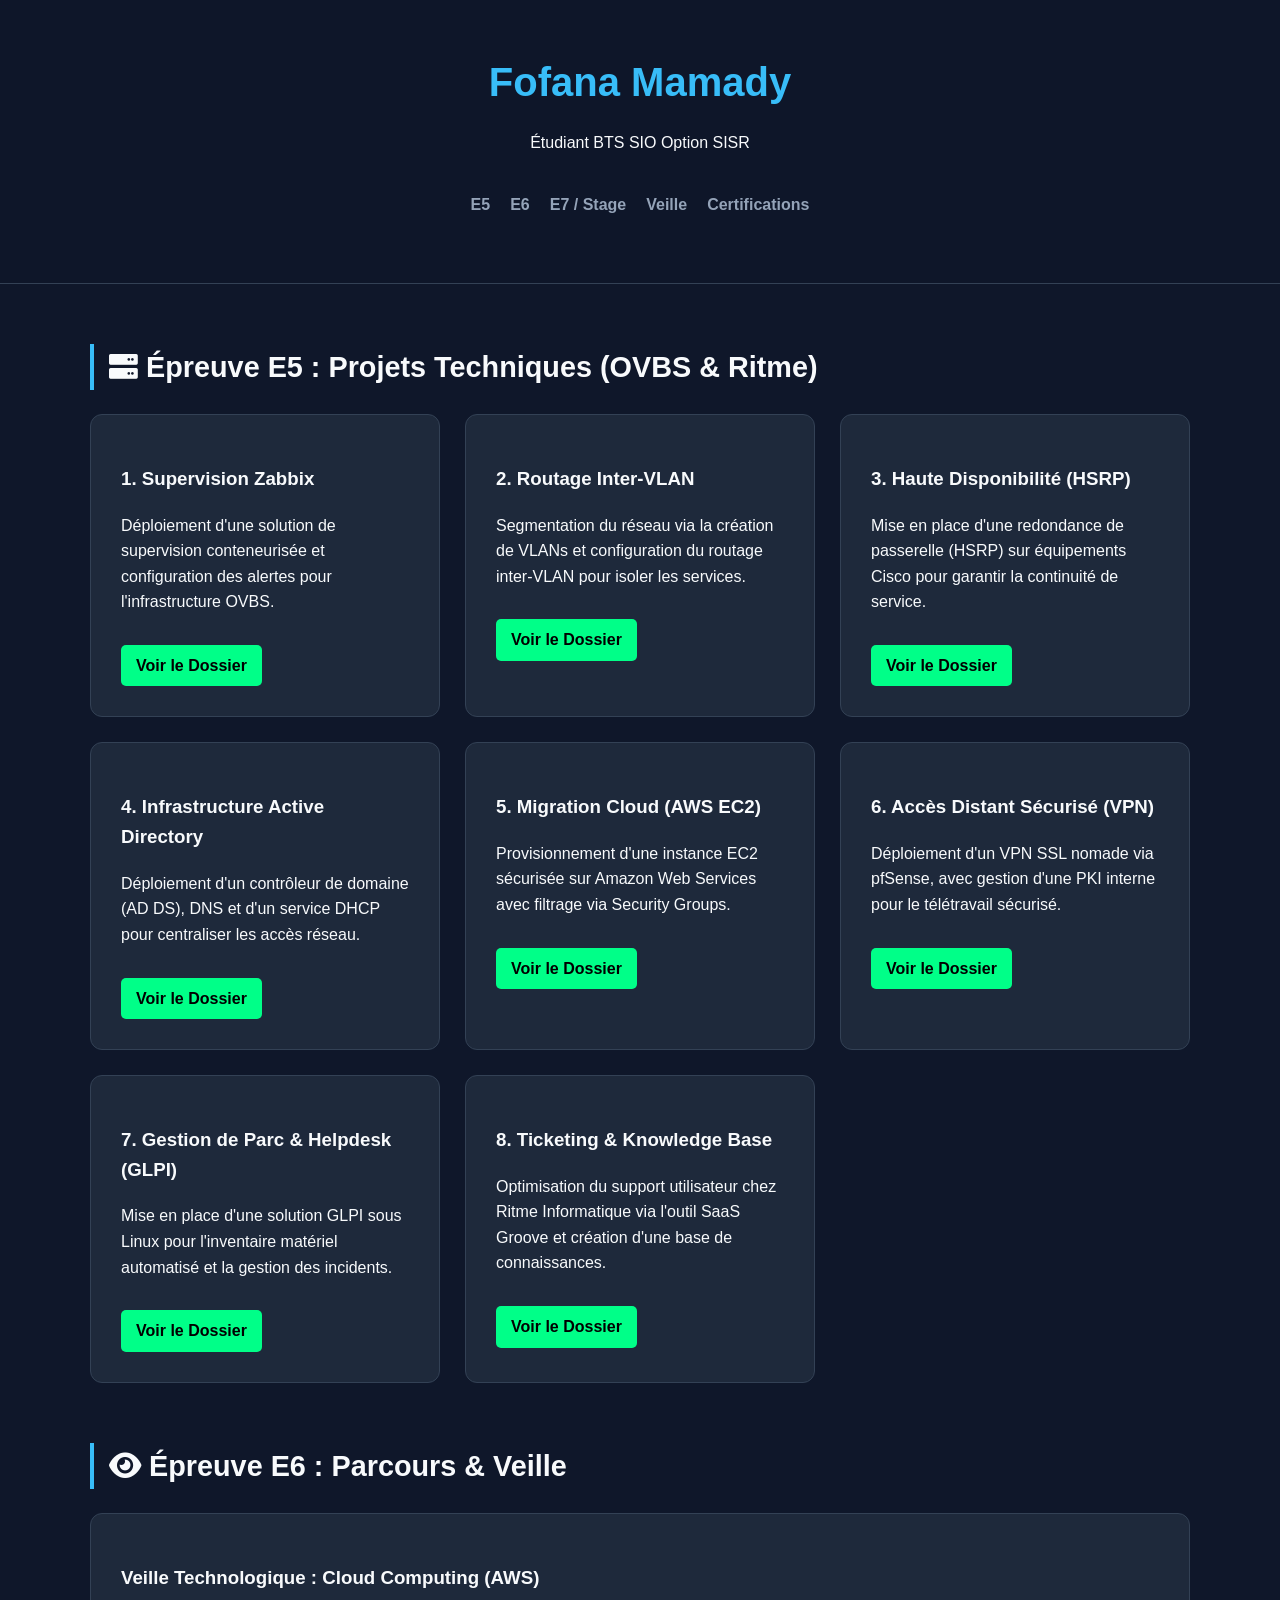
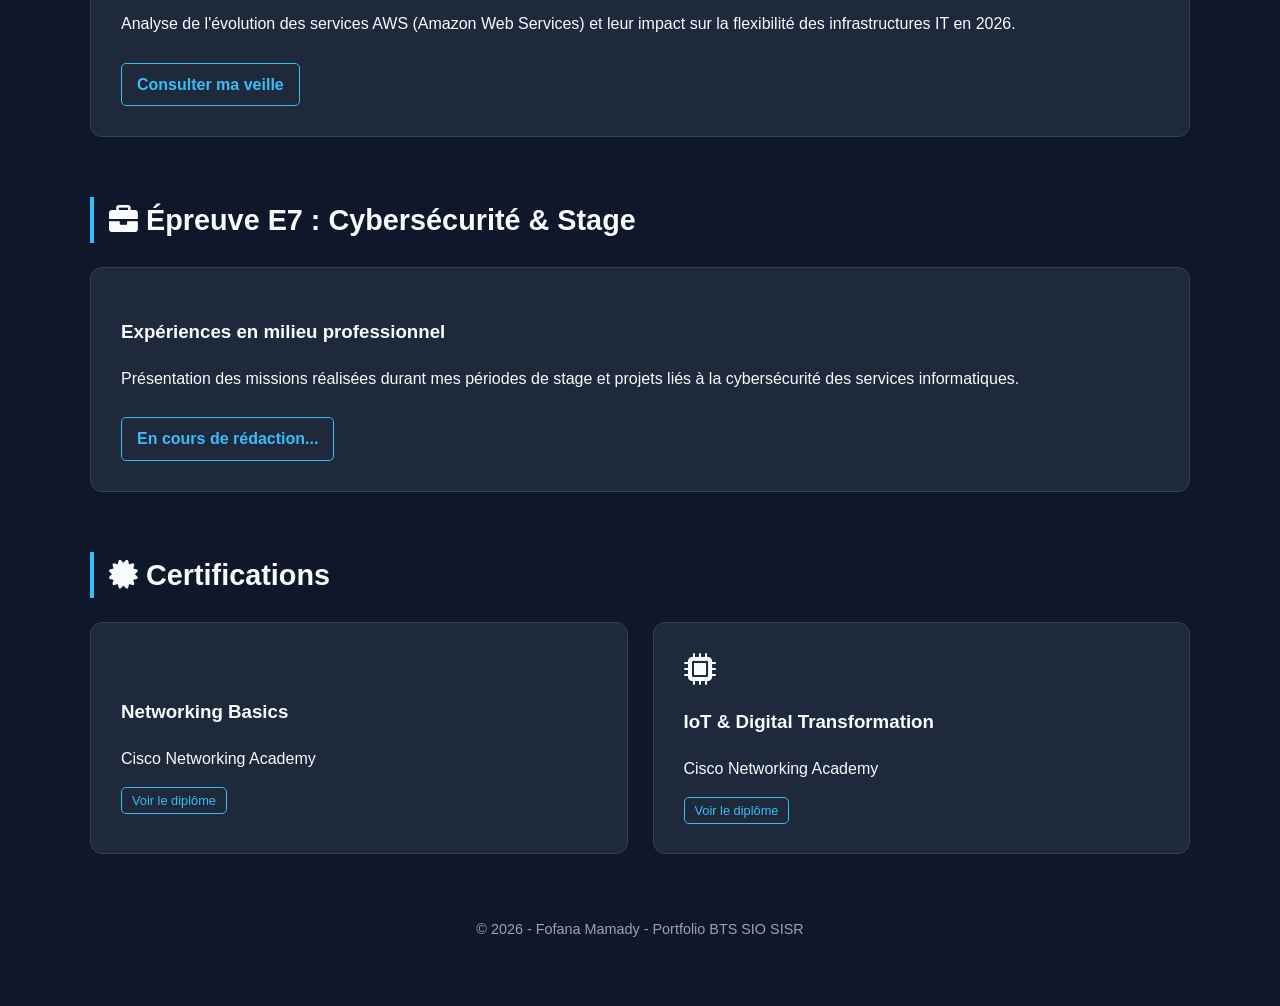
==== index.html @ 3c2f722e "Update index.html" ====
<!DOCTYPE html>
<html lang="fr">
<head>
    <meta charset="UTF-8">
    <meta name="viewport" content="width=device-width, initial-scale=1.0">
    <title>Fofana Mamady | Portfolio BTS SIO SISR</title>
    <link rel="stylesheet" href="style.css">
    <link rel="stylesheet" href="https://cdnjs.cloudflare.com/ajax/libs/font-awesome/6.0.0/css/all.min.css">
</head>
<body>

    <header>
        <div class="container">
            <h1>Fofana Mamady</h1>
            <p class="subtitle">Étudiant BTS SIO Option SISR</p>
            <nav>
                <ul>
                    <li><a href="#e5">E5</a></li>
                    <li><a href="#e6">E6</a></li>
                    <li><a href="#e7">E7 / Stage</a></li>
                    <li><a href="#veille">Veille</a></li>
                    <li><a href="#certs">Certifications</a></li>
                </ul>
            </nav>
        </div>
    </header>

    <main class="container">

        <section id="e5">
            <h2 class="section-title"><i class="fas fa-server"></i> Épreuve E5 : Projets Techniques (OVBS & Ritme)</h2>
            <div class="grid">
                
                <div class="card">
                    <h3>1. Supervision Zabbix</h3>
                    <p>Déploiement d'une solution de supervision conteneurisée et configuration des alertes pour l'infrastructure OVBS.</p>
                    <div class="button-group" style="margin-top: 20px;">
                        <a href="documents/Zabbix.pdf" target="_blank" class="btn">Voir le Dossier</a>
                    </div>
                </div>

                <div class="card">
                    <h3>2. Routage Inter-VLAN</h3>
                    <p>Segmentation du réseau via la création de VLANs et configuration du routage inter-VLAN pour isoler les services.</p>
                    <div class="button-group" style="margin-top: 20px;">
                        <a href="documents/Routage%20Inter-Vlan%20.pdf" target="_blank" class="btn">Voir le Dossier</a>
                    </div>
                </div>

                <div class="card">
                    <h3>3. Haute Disponibilité (HSRP)</h3>
                    <p>Mise en place d'une redondance de passerelle (HSRP) sur équipements Cisco pour garantir la continuité de service.</p>
                    <div class="button-group" style="margin-top: 20px;">
                        <a href="documents/HSRP-2.pdf" target="_blank" class="btn">Voir le Dossier</a>
                    </div>
                </div>

                <div class="card">
                    <h3>4. Infrastructure Active Directory</h3>
                    <p>Déploiement d'un contrôleur de domaine (AD DS), DNS et d'un service DHCP pour centraliser les accès réseau.</p>
                    <div class="button-group" style="margin-top: 20px;">
                        <a href="documents/Active%20Directory.pdf" target="_blank" class="btn">Voir le Dossier</a>
                    </div>
                </div>

                <div class="card">
                    <h3>5. Migration Cloud (AWS EC2)</h3>
                    <p>Provisionnement d'une instance EC2 sécurisée sur Amazon Web Services avec filtrage via Security Groups.</p>
                    <div class="button-group" style="margin-top: 20px;">
                        <a href="documents/AWS.pdf" target="_blank" class="btn">Voir le Dossier</a>
                    </div>
                </div>

                <div class="card">
                    <h3>6. Accès Distant Sécurisé (VPN)</h3>
                    <p>Déploiement d'un VPN SSL nomade via pfSense, avec gestion d'une PKI interne pour le télétravail sécurisé.</p>
                    <div class="button-group" style="margin-top: 20px;">
                        <a href="documents/OpenVpn.pdf" target="_blank" class="btn">Voir le Dossier</a>
                    </div>
                </div>

                <div class="card">
                    <h3>7. Gestion de Parc & Helpdesk (GLPI)</h3>
                    <p>Mise en place d'une solution GLPI sous Linux pour l'inventaire matériel automatisé et la gestion des incidents.</p>
                    <div class="button-group" style="margin-top: 20px;">
                        <a href="documents/GLPI.pdf" target="_blank" class="btn">Voir le Dossier</a>
                    </div>
                </div>

                <div class="card">
                    <h3>8. Ticketing & Knowledge Base</h3>
                    <p>Optimisation du support utilisateur chez Ritme Informatique via l'outil SaaS Groove et création d'une base de connaissances.</p>
                    <div class="button-group" style="margin-top: 20px;">
                        <a href="documents/Support.pdf" target="_blank" class="btn">Voir le Dossier</a>
                    </div>
                </div>

            </div>
        </section>

        <section id="e6">
            <h2 class="section-title"><i class="fas fa-eye"></i> Épreuve E6 : Parcours & Veille</h2>
            <div class="card full-width" id="veille">
                <h3>Veille Technologique : Cloud Computing (AWS)</h3>
                <p>Analyse de l'évolution des services AWS (Amazon Web Services) et leur impact sur la flexibilité des infrastructures IT en 2026.</p>
                <a href="documents/veille-aws.pdf" target="_blank" class="btn outline">Consulter ma veille</a>
            </div>
        </section>

        <section id="e7">
            <h2 class="section-title"><i class="fas fa-briefcase"></i> Épreuve E7 : Cybersécurité & Stage</h2>
            <div class="card full-width">
                <h3>Expériences en milieu professionnel</h3>
                <p>Présentation des missions réalisées durant mes périodes de stage et projets liés à la cybersécurité des services informatiques.</p>
                <a href="#" class="btn outline">En cours de rédaction...</a>
            </div>
        </section>

        <section id="certs">
            <h2 class="section-title"><i class="fas fa-certificate"></i> Certifications</h2>
            <div class="grid">
                <div class="card cert">
                    <i class="fab fa-cisco fa-2x"></i>
                    <h3>Networking Basics</h3>
                    <p>Cisco Networking Academy</p>
                    <a href="documents/certif-cisco.pdf" target="_blank" class="btn-small">Voir le diplôme</a>
                </div>
                <div class="card cert">
                    <i class="fas fa-microchip fa-2x"></i>
                    <h3>IoT & Digital Transformation</h3>
                    <p>Cisco Networking Academy</p>
                    <a href="documents/certif-iot.pdf" target="_blank" class="btn-small">Voir le diplôme</a>
                </div>
            </div>
        </section>

    </main>

    <footer>
        <p>&copy; 2026 - Fofana Mamady - Portfolio BTS SIO SISR</p>
    </footer>

</body>
</html>
---- style.css ----
:root {
    --bg-dark: #0f172a;
    --card-bg: #1e293b;
    --accent: #38bdf8;
    --text-main: #f8fafc;
    --text-dim: #94a3b8;
}

body { font-family: 'Inter', sans-serif; background: var(--bg-dark); color: var(--text-main); margin: 0; line-height: 1.6; scroll-behavior: smooth; }
.container { max-width: 1100px; margin: 0 auto; padding: 0 20px; }

header { background: rgba(15, 23, 42, 0.9); padding: 50px 0; border-bottom: 1px solid #334155; text-align: center; position: sticky; top: 0; z-index: 100; backdrop-filter: blur(10px); }
h1 { font-size: 2.5rem; margin: 0; color: var(--accent); }
nav ul { list-style: none; padding: 20px 0 0; display: flex; justify-content: center; gap: 20px; }
nav a { text-decoration: none; color: var(--text-dim); font-weight: 600; transition: 0.3s; }
nav a:hover { color: var(--accent); }

.section-title { margin-top: 60px; font-size: 1.8rem; border-left: 4px solid var(--accent); padding-left: 15px; }

.grid { display: grid; grid-template-columns: repeat(auto-fit, minmax(300px, 1fr)); gap: 25px; margin-top: 20px; }
.card { background: var(--card-bg); padding: 30px; border-radius: 12px; border: 1px solid #334155; transition: 0.3s; }
.card:hover { transform: translateY(-5px); border-color: var(--accent); }
.full-width { grid-column: 1 / -1; }

.btn { display: inline-block; background: var(--accent); color: #0f172a; padding: 12px 24px; border-radius: 8px; text-decoration: none; font-weight: bold; margin-top: 15px; }
.btn.outline { background: transparent; border: 1px solid var(--accent); color: var(--accent); }
.btn-small { font-size: 0.8rem; color: var(--accent); text-decoration: none; border: 1px solid var(--accent); padding: 5px 10px; border-radius: 5px; }

footer { text-align: center; padding: 50px; color: var(--text-dim); font-size: 0.9rem; }
.project-card {
    background: #1e1e1e;
    border: 1px solid #333;
    padding: 15px;
    margin-bottom: 10px;
    border-radius: 8px;
    cursor: pointer;
}

.project-card summary {
    font-weight: bold;
    color: #00ff88; /* Couleur vert tech */
}

.project-card .content {
    padding-top: 15px;
    color: #ccc;
}

.btn {
    display: inline-block;
    padding: 8px 15px;
    background: #00ff88;
    color: #000;
    text-decoration: none;
    border-radius: 5px;
    margin-top: 10px;
}
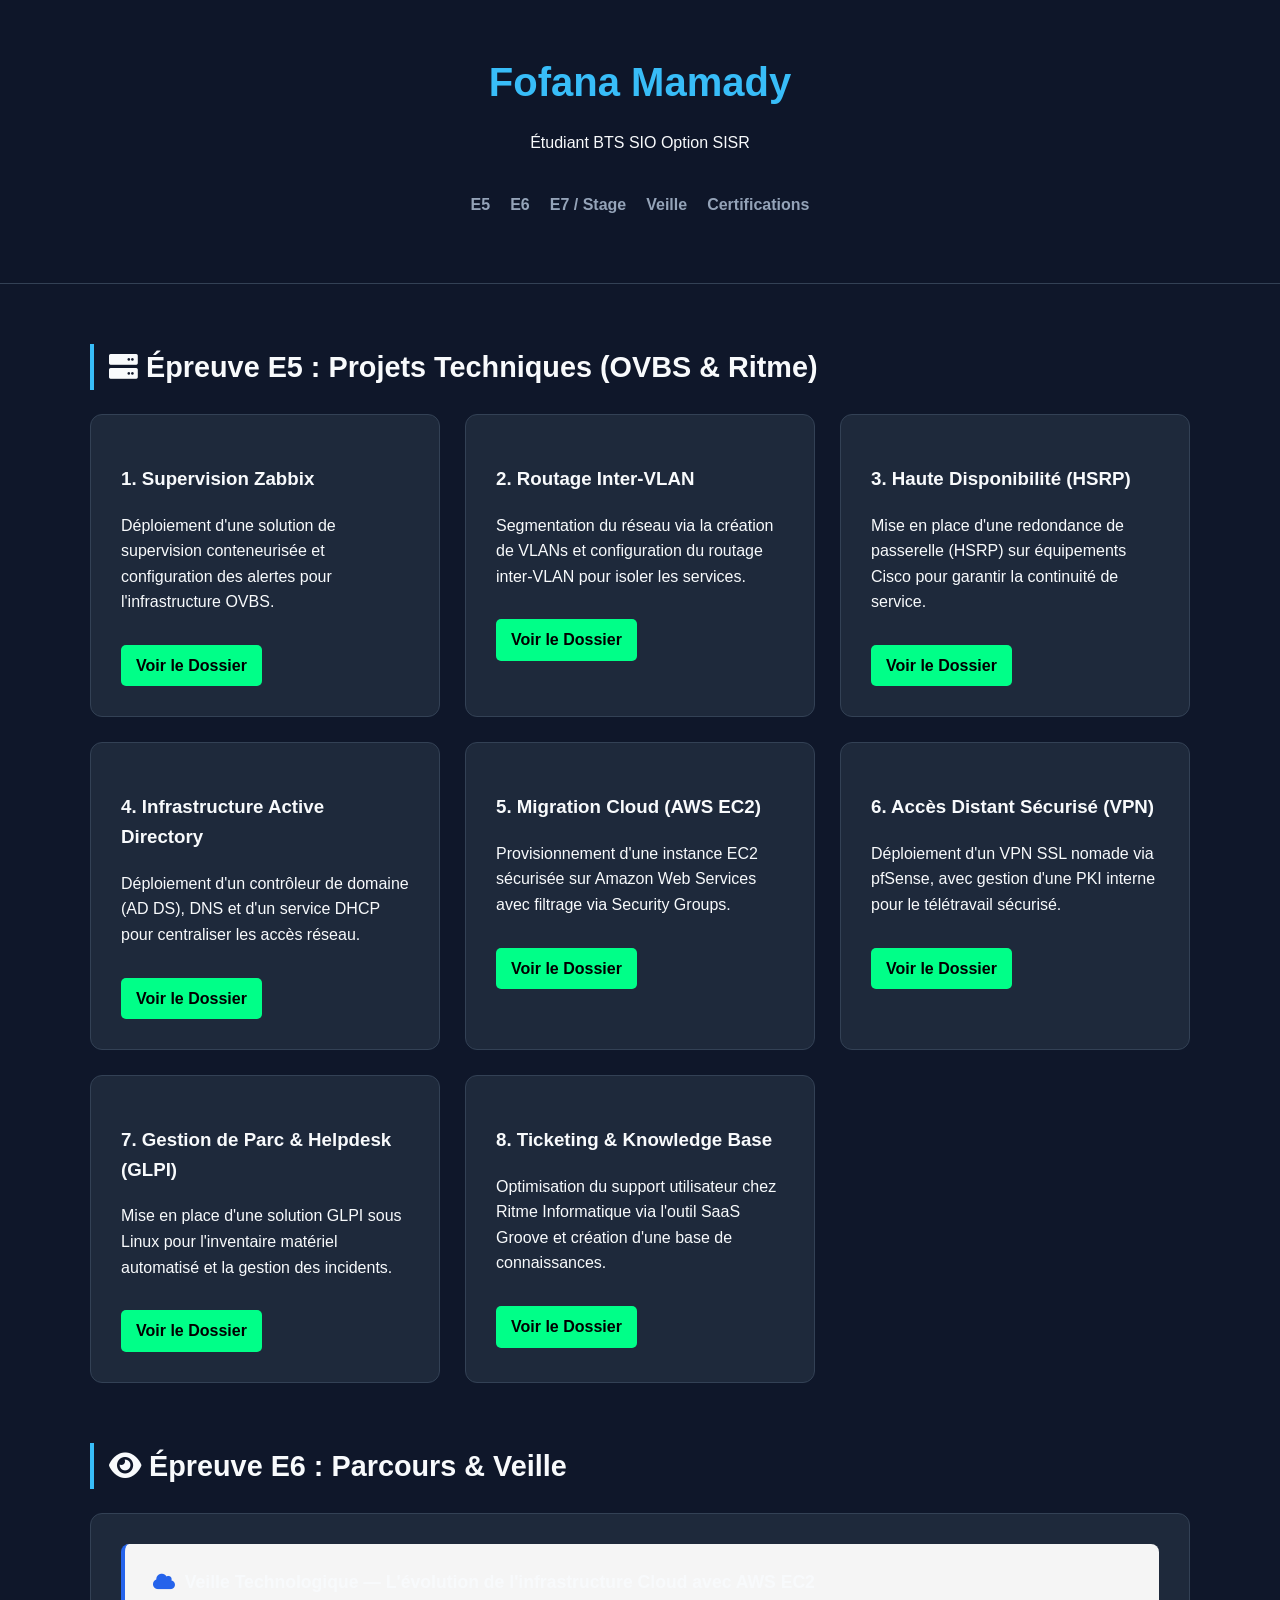
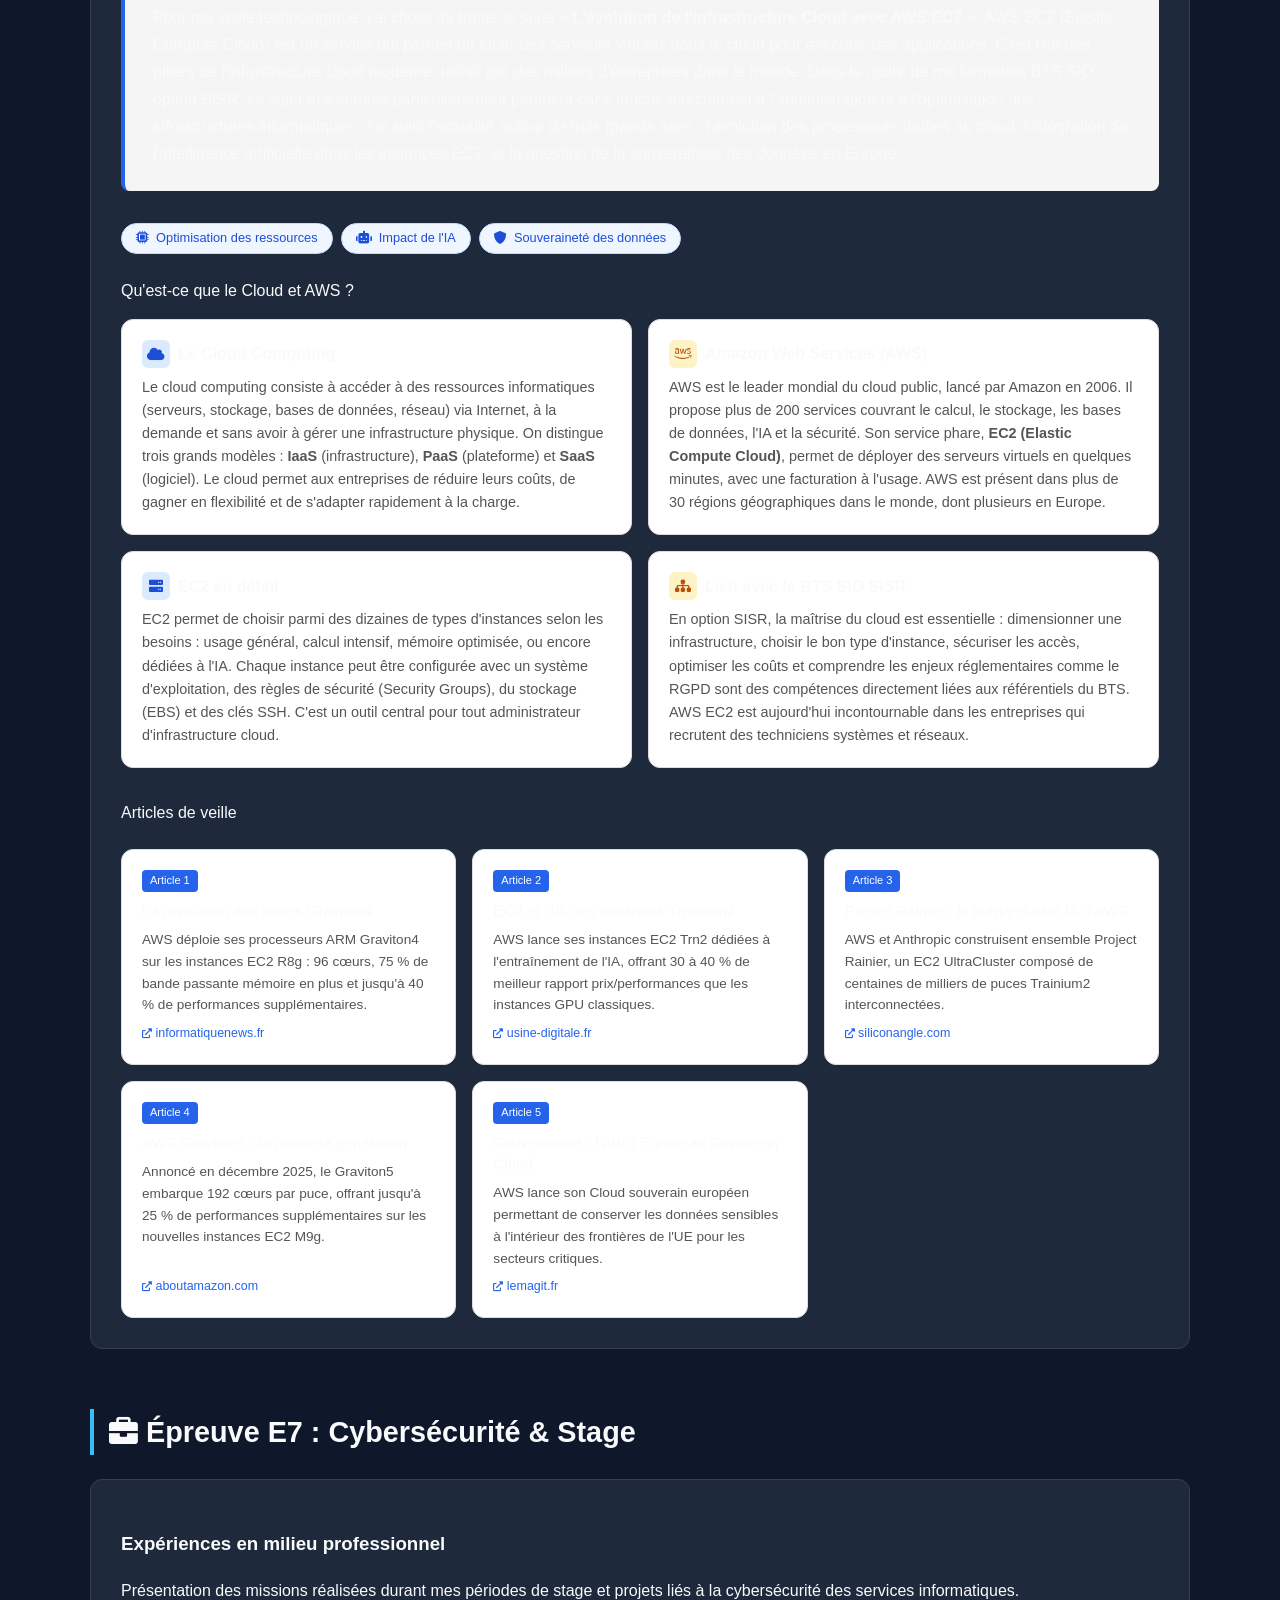
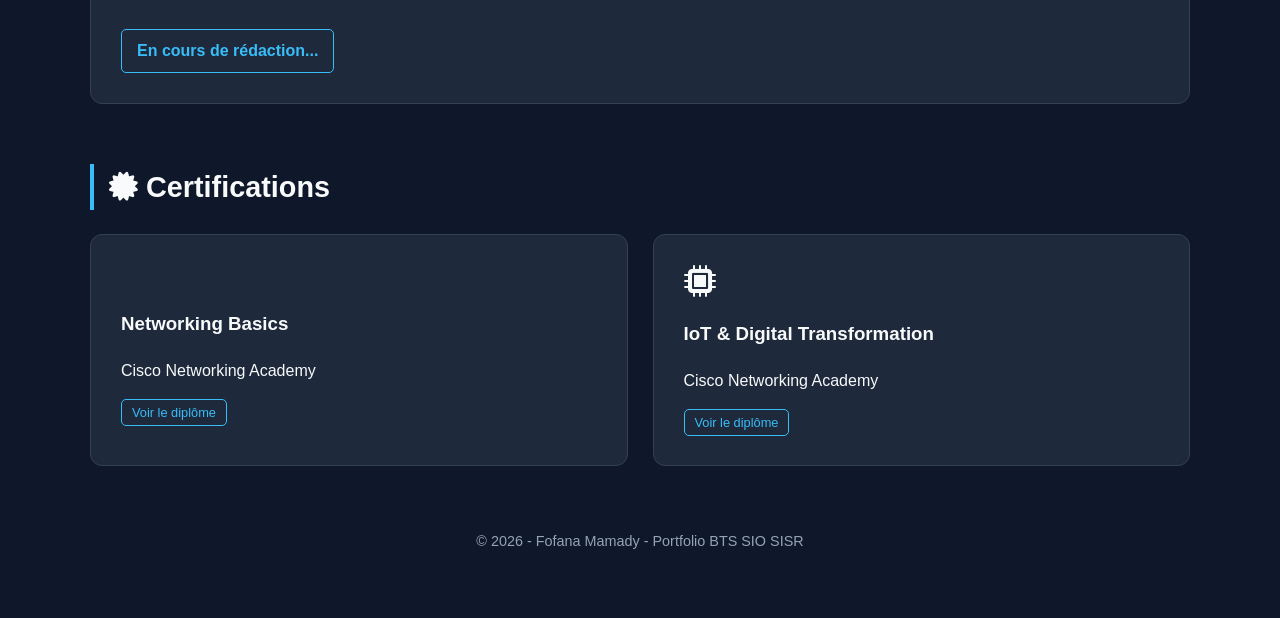
==== commit 95849827: "Update index.html" ====
--- a/index.html
+++ b/index.html
@@ -6,6 +6,126 @@
     <title>Fofana Mamady | Portfolio BTS SIO SISR</title>
     <link rel="stylesheet" href="style.css">
     <link rel="stylesheet" href="https://cdnjs.cloudflare.com/ajax/libs/font-awesome/6.0.0/css/all.min.css">
+    <style>
+        .veille-intro {
+            background: var(--color-background-secondary, #f5f5f5);
+            border-left: 4px solid #2563eb;
+            border-radius: 8px;
+            padding: 1.5rem 1.75rem;
+            margin-bottom: 2rem;
+        }
+        .veille-intro p {
+            margin: 0.5rem 0 0;
+            line-height: 1.7;
+        }
+        .veille-intro h3 {
+            margin: 0 0 0.5rem;
+            font-size: 1.1rem;
+        }
+
+        .cloud-explainer {
+            display: grid;
+            grid-template-columns: 1fr 1fr;
+            gap: 1rem;
+            margin-bottom: 2rem;
+        }
+        @media (max-width: 700px) {
+            .cloud-explainer { grid-template-columns: 1fr; }
+        }
+        .cloud-box {
+            background: #fff;
+            border: 0.5px solid #ddd;
+            border-radius: 12px;
+            padding: 1.25rem;
+        }
+        .cloud-box h4 {
+            margin: 0 0 0.5rem;
+            font-size: 1rem;
+            display: flex;
+            align-items: center;
+            gap: 8px;
+        }
+        .cloud-box p {
+            margin: 0;
+            font-size: 0.9rem;
+            line-height: 1.6;
+            color: #555;
+        }
+        .cloud-icon {
+            width: 28px;
+            height: 28px;
+            border-radius: 6px;
+            display: flex;
+            align-items: center;
+            justify-content: center;
+            font-size: 14px;
+            flex-shrink: 0;
+        }
+        .icon-blue  { background: #dbeafe; color: #1d4ed8; }
+        .icon-amber { background: #fef3c7; color: #b45309; }
+
+        .articles-veille {
+            display: grid;
+            grid-template-columns: repeat(auto-fit, minmax(260px, 1fr));
+            gap: 1rem;
+            margin-top: 1.5rem;
+        }
+        .article-card {
+            background: #fff;
+            border: 0.5px solid #ddd;
+            border-radius: 12px;
+            padding: 1.25rem;
+            display: flex;
+            flex-direction: column;
+            gap: 0.5rem;
+        }
+        .article-card .article-num {
+            font-size: 11px;
+            font-weight: 500;
+            color: #fff;
+            background: #2563eb;
+            border-radius: 4px;
+            padding: 2px 8px;
+            width: fit-content;
+        }
+        .article-card h4 {
+            margin: 0;
+            font-size: 0.95rem;
+            font-weight: 500;
+            line-height: 1.4;
+        }
+        .article-card p {
+            margin: 0;
+            font-size: 0.85rem;
+            color: #555;
+            line-height: 1.6;
+            flex: 1;
+        }
+        .article-card a.source-link {
+            font-size: 0.78rem;
+            color: #2563eb;
+            text-decoration: none;
+            word-break: break-all;
+            margin-top: auto;
+        }
+        .article-card a.source-link:hover {
+            text-decoration: underline;
+        }
+        .veille-axes {
+            display: flex;
+            gap: 8px;
+            flex-wrap: wrap;
+            margin-bottom: 1.5rem;
+        }
+        .axe-badge {
+            background: #eff6ff;
+            color: #1d4ed8;
+            border: 0.5px solid #bfdbfe;
+            border-radius: 20px;
+            padding: 4px 14px;
+            font-size: 0.8rem;
+        }
+    </style>
 </head>
 <body>
 
@@ -100,10 +220,131 @@
 
         <section id="e6">
             <h2 class="section-title"><i class="fas fa-eye"></i> Épreuve E6 : Parcours & Veille</h2>
+
             <div class="card full-width" id="veille">
-                <h3>Veille Technologique : Cloud Computing (AWS)</h3>
-                <p>Analyse de l'évolution des services AWS (Amazon Web Services) et leur impact sur la flexibilité des infrastructures IT en 2026.</p>
-                <a href="documents/veille-aws.pdf" target="_blank" class="btn outline">Consulter ma veille</a>
+
+                <div class="veille-intro">
+                    <h3><i class="fas fa-cloud" style="color:#2563eb;"></i> &nbsp;Veille Technologique — L'évolution de l'infrastructure Cloud avec AWS EC2</h3>
+                    <p>
+                        Pour ma veille technologique, j'ai choisi de traiter le sujet <strong>« L'évolution de l'infrastructure Cloud avec AWS EC2 »</strong>.
+                        AWS EC2 (Elastic Compute Cloud) est un service qui permet de louer des serveurs virtuels dans le cloud pour exécuter des applications.
+                        C'est l'un des piliers de l'infrastructure cloud moderne, utilisé par des milliers d'entreprises dans le monde.
+                        Dans le cadre de ma formation BTS SIO option SISR, ce sujet m'a semblé particulièrement pertinent car il touche directement
+                        à l'administration et à l'optimisation des infrastructures informatiques. J'ai suivi l'actualité autour de trois grands axes :
+                        l'évolution des processeurs dédiés au cloud, l'intégration de l'intelligence artificielle dans les instances EC2,
+                        et la question de la souveraineté des données en Europe.
+                    </p>
+                </div>
+
+                <div class="veille-axes">
+                    <span class="axe-badge"><i class="fas fa-microchip"></i> &nbsp;Optimisation des ressources</span>
+                    <span class="axe-badge"><i class="fas fa-robot"></i> &nbsp;Impact de l'IA</span>
+                    <span class="axe-badge"><i class="fas fa-shield-alt"></i> &nbsp;Souveraineté des données</span>
+                </div>
+
+                <h3 style="margin-bottom: 1rem; font-size: 1rem; font-weight: 500;">Qu'est-ce que le Cloud et AWS ?</h3>
+                <div class="cloud-explainer">
+                    <div class="cloud-box">
+                        <h4>
+                            <span class="cloud-icon icon-blue"><i class="fas fa-cloud"></i></span>
+                            Le Cloud Computing
+                        </h4>
+                        <p>
+                            Le cloud computing consiste à accéder à des ressources informatiques (serveurs, stockage, bases de données, réseau)
+                            via Internet, à la demande et sans avoir à gérer une infrastructure physique. On distingue trois grands modèles :
+                            <strong>IaaS</strong> (infrastructure), <strong>PaaS</strong> (plateforme) et <strong>SaaS</strong> (logiciel).
+                            Le cloud permet aux entreprises de réduire leurs coûts, de gagner en flexibilité et de s'adapter rapidement à la charge.
+                        </p>
+                    </div>
+                    <div class="cloud-box">
+                        <h4>
+                            <span class="cloud-icon icon-amber"><i class="fab fa-aws"></i></span>
+                            Amazon Web Services (AWS)
+                        </h4>
+                        <p>
+                            AWS est le leader mondial du cloud public, lancé par Amazon en 2006. Il propose plus de 200 services couvrant
+                            le calcul, le stockage, les bases de données, l'IA et la sécurité. Son service phare,
+                            <strong>EC2 (Elastic Compute Cloud)</strong>, permet de déployer des serveurs virtuels en quelques minutes,
+                            avec une facturation à l'usage. AWS est présent dans plus de 30 régions géographiques dans le monde,
+                            dont plusieurs en Europe.
+                        </p>
+                    </div>
+                    <div class="cloud-box">
+                        <h4>
+                            <span class="cloud-icon icon-blue"><i class="fas fa-server"></i></span>
+                            EC2 en détail
+                        </h4>
+                        <p>
+                            EC2 permet de choisir parmi des dizaines de types d'instances selon les besoins : usage général, calcul intensif,
+                            mémoire optimisée, ou encore dédiées à l'IA. Chaque instance peut être configurée avec un système d'exploitation,
+                            des règles de sécurité (Security Groups), du stockage (EBS) et des clés SSH. C'est un outil central pour
+                            tout administrateur d'infrastructure cloud.
+                        </p>
+                    </div>
+                    <div class="cloud-box">
+                        <h4>
+                            <span class="cloud-icon icon-amber"><i class="fas fa-sitemap"></i></span>
+                            Lien avec le BTS SIO SISR
+                        </h4>
+                        <p>
+                            En option SISR, la maîtrise du cloud est essentielle : dimensionner une infrastructure, choisir le bon type
+                            d'instance, sécuriser les accès, optimiser les coûts et comprendre les enjeux réglementaires comme le RGPD
+                            sont des compétences directement liées aux référentiels du BTS. AWS EC2 est aujourd'hui incontournable
+                            dans les entreprises qui recrutent des techniciens systèmes et réseaux.
+                        </p>
+                    </div>
+                </div>
+
+                <h3 style="margin-bottom: 1rem; font-size: 1rem; font-weight: 500;">Articles de veille</h3>
+                <div class="articles-veille">
+
+                    <div class="article-card">
+                        <span class="article-num">Article 1</span>
+                        <h4>La révolution des puces Graviton4</h4>
+                        <p>AWS déploie ses processeurs ARM Graviton4 sur les instances EC2 R8g : 96 cœurs, 75 % de bande passante mémoire en plus et jusqu'à 40 % de performances supplémentaires.</p>
+                        <a href="https://www.informatiquenews.fr/aws-officialise-ses-processeurs-graviton4-et-trainium2-96331" target="_blank" class="source-link">
+                            <i class="fas fa-external-link-alt" style="font-size:10px;"></i> informatiquenews.fr
+                        </a>
+                    </div>
+
+                    <div class="article-card">
+                        <span class="article-num">Article 2</span>
+                        <h4>EC2 et l'IA : les instances Trainium2</h4>
+                        <p>AWS lance ses instances EC2 Trn2 dédiées à l'entraînement de l'IA, offrant 30 à 40 % de meilleur rapport prix/performances que les instances GPU classiques.</p>
+                        <a href="https://www.usine-digitale.fr/article/aws-s-appuie-sur-ses-puces-trainium-2-pour-developper-rainier-un-mega-ultracluster-d-ia.N2234440" target="_blank" class="source-link">
+                            <i class="fas fa-external-link-alt" style="font-size:10px;"></i> usine-digitale.fr
+                        </a>
+                    </div>
+
+                    <div class="article-card">
+                        <span class="article-num">Article 3</span>
+                        <h4>Project Rainier : le méga-cluster IA d'AWS</h4>
+                        <p>AWS et Anthropic construisent ensemble Project Rainier, un EC2 UltraCluster composé de centaines de milliers de puces Trainium2 interconnectées.</p>
+                        <a href="https://siliconangle.com/2024/12/03/aws-unveils-next-gen-trainium3-custom-ai-chips-cloud-trainium2-instances/" target="_blank" class="source-link">
+                            <i class="fas fa-external-link-alt" style="font-size:10px;"></i> siliconangle.com
+                        </a>
+                    </div>
+
+                    <div class="article-card">
+                        <span class="article-num">Article 4</span>
+                        <h4>AWS Graviton5 : la nouvelle génération</h4>
+                        <p>Annoncé en décembre 2025, le Graviton5 embarque 192 cœurs par puce, offrant jusqu'à 25 % de performances supplémentaires sur les nouvelles instances EC2 M9g.</p>
+                        <a href="https://www.aboutamazon.com/news/aws/aws-graviton-5-cpu-amazon-ec2" target="_blank" class="source-link">
+                            <i class="fas fa-external-link-alt" style="font-size:10px;"></i> aboutamazon.com
+                        </a>
+                    </div>
+
+                    <div class="article-card">
+                        <span class="article-num">Article 5</span>
+                        <h4>Souveraineté : l'AWS European Sovereign Cloud</h4>
+                        <p>AWS lance son Cloud souverain européen permettant de conserver les données sensibles à l'intérieur des frontières de l'UE pour les secteurs critiques.</p>
+                        <a href="https://www.lemagit.fr/actualites/366637410/AWS-EU-Sovereign-Cloud-letendard-de-la-souverainete-technique-est-disponible" target="_blank" class="source-link">
+                            <i class="fas fa-external-link-alt" style="font-size:10px;"></i> lemagit.fr
+                        </a>
+                    </div>
+
+                </div>
+
             </div>
         </section>
 
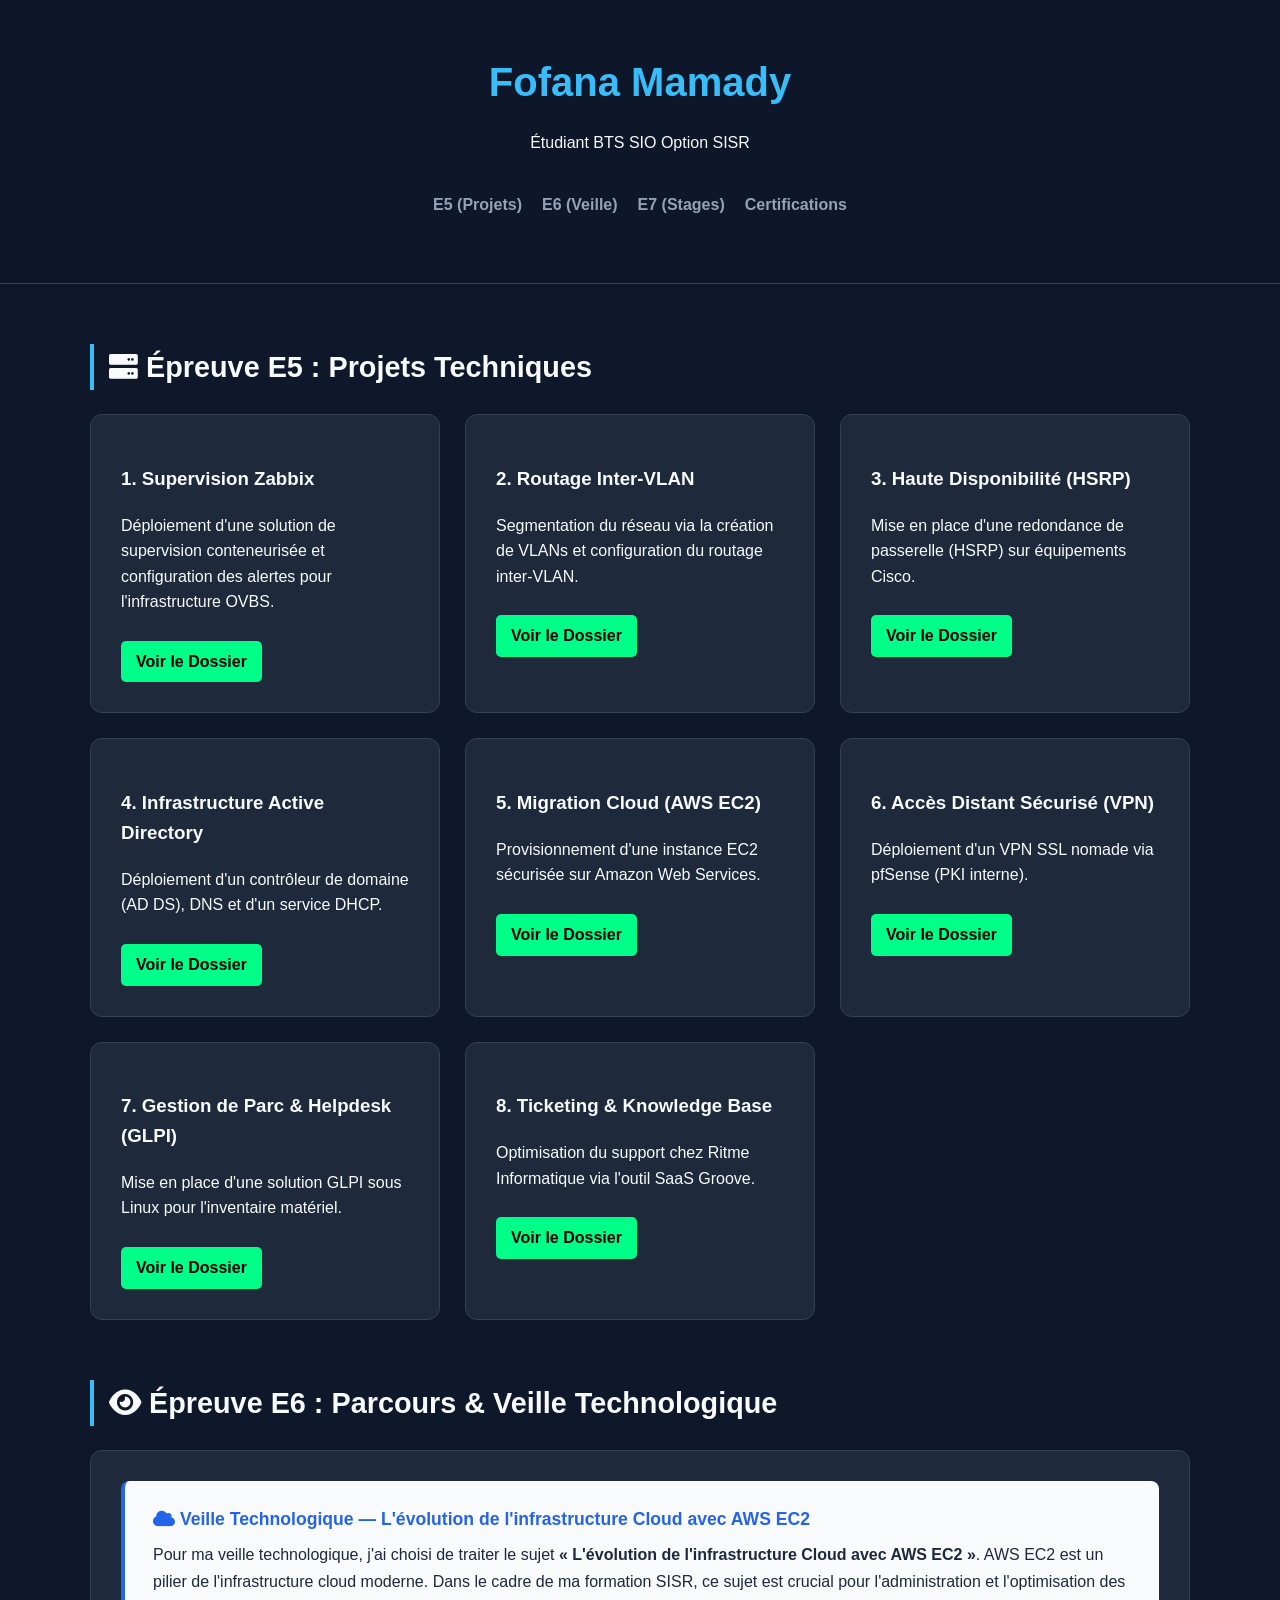
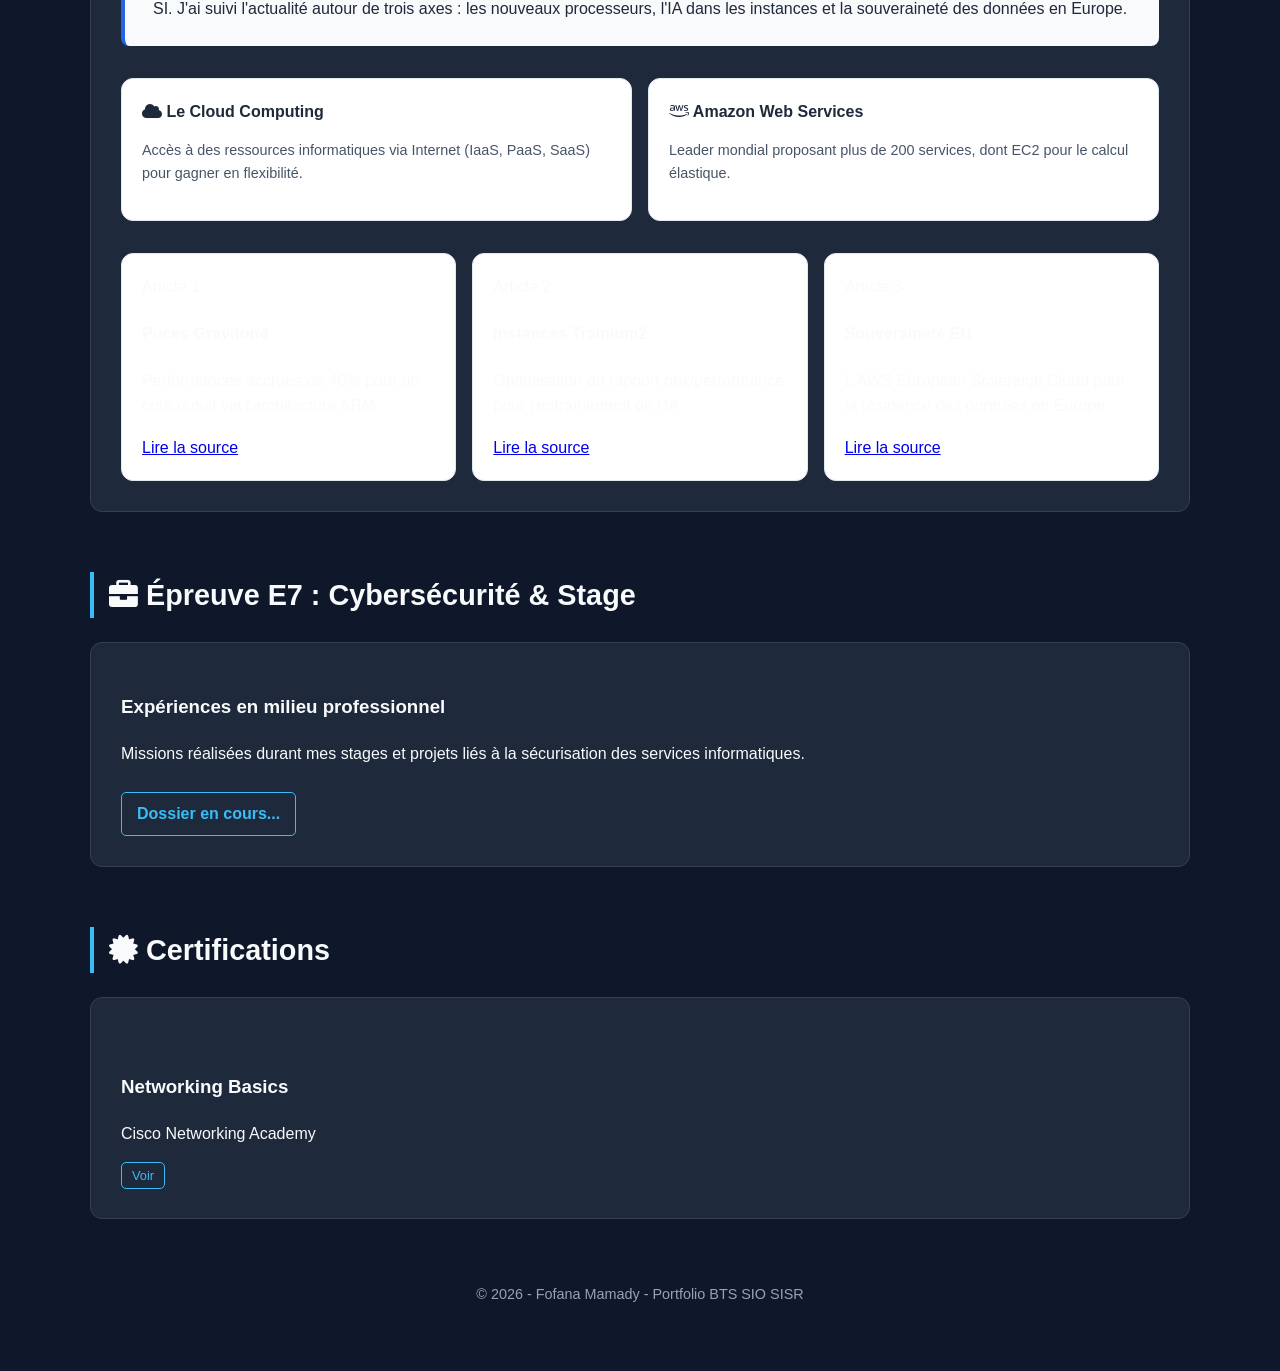
==== commit cd47aaca: "Update index.html" ====
--- a/index.html
+++ b/index.html
@@ -7,20 +7,24 @@
     <link rel="stylesheet" href="style.css">
     <link rel="stylesheet" href="https://cdnjs.cloudflare.com/ajax/libs/font-awesome/6.0.0/css/all.min.css">
     <style>
+        /* Correction de la visibilité du texte */
         .veille-intro {
-            background: var(--color-background-secondary, #f5f5f5);
+            background-color: #f8fafc; /* Gris très léger */
             border-left: 4px solid #2563eb;
             border-radius: 8px;
             padding: 1.5rem 1.75rem;
             margin-bottom: 2rem;
+            color: #1e293b; /* Bleu-gris très foncé pour être lisible */
         }
         .veille-intro p {
             margin: 0.5rem 0 0;
             line-height: 1.7;
+            color: #1e293b; /* Force la couleur du texte */
         }
         .veille-intro h3 {
             margin: 0 0 0.5rem;
             font-size: 1.1rem;
+            color: #2563eb;
         }
 
         .cloud-explainer {
@@ -33,97 +37,34 @@
             .cloud-explainer { grid-template-columns: 1fr; }
         }
         .cloud-box {
-            background: #fff;
-            border: 0.5px solid #ddd;
+            background: #ffffff;
+            border: 1px solid #e2e8f0;
             border-radius: 12px;
             padding: 1.25rem;
         }
         .cloud-box h4 {
             margin: 0 0 0.5rem;
-            font-size: 1rem;
-            display: flex;
-            align-items: center;
-            gap: 8px;
+            color: #1e293b;
         }
         .cloud-box p {
-            margin: 0;
+            color: #475569;
             font-size: 0.9rem;
-            line-height: 1.6;
-            color: #555;
-        }
-        .cloud-icon {
-            width: 28px;
-            height: 28px;
-            border-radius: 6px;
-            display: flex;
-            align-items: center;
-            justify-content: center;
-            font-size: 14px;
-            flex-shrink: 0;
-        }
-        .icon-blue  { background: #dbeafe; color: #1d4ed8; }
-        .icon-amber { background: #fef3c7; color: #b45309; }
+        }
 
         .articles-veille {
             display: grid;
             grid-template-columns: repeat(auto-fit, minmax(260px, 1fr));
             gap: 1rem;
-            margin-top: 1.5rem;
         }
         .article-card {
-            background: #fff;
-            border: 0.5px solid #ddd;
+            background: #ffffff;
+            border: 1px solid #e2e8f0;
             border-radius: 12px;
             padding: 1.25rem;
-            display: flex;
-            flex-direction: column;
-            gap: 0.5rem;
-        }
-        .article-card .article-num {
-            font-size: 11px;
-            font-weight: 500;
-            color: #fff;
-            background: #2563eb;
-            border-radius: 4px;
-            padding: 2px 8px;
-            width: fit-content;
-        }
-        .article-card h4 {
-            margin: 0;
-            font-size: 0.95rem;
-            font-weight: 500;
-            line-height: 1.4;
-        }
-        .article-card p {
-            margin: 0;
-            font-size: 0.85rem;
-            color: #555;
-            line-height: 1.6;
-            flex: 1;
-        }
-        .article-card a.source-link {
-            font-size: 0.78rem;
-            color: #2563eb;
-            text-decoration: none;
-            word-break: break-all;
-            margin-top: auto;
-        }
-        .article-card a.source-link:hover {
-            text-decoration: underline;
-        }
-        .veille-axes {
-            display: flex;
-            gap: 8px;
-            flex-wrap: wrap;
-            margin-bottom: 1.5rem;
-        }
-        .axe-badge {
-            background: #eff6ff;
-            color: #1d4ed8;
-            border: 0.5px solid #bfdbfe;
-            border-radius: 20px;
-            padding: 4px 14px;
-            font-size: 0.8rem;
+            transition: transform 0.2s;
+        }
+        .article-card:hover {
+            transform: translateY(-5px);
         }
     </style>
 </head>
@@ -135,10 +76,9 @@
             <p class="subtitle">Étudiant BTS SIO Option SISR</p>
             <nav>
                 <ul>
-                    <li><a href="#e5">E5</a></li>
-                    <li><a href="#e6">E6</a></li>
-                    <li><a href="#e7">E7 / Stage</a></li>
-                    <li><a href="#veille">Veille</a></li>
+                    <li><a href="#e5">E5 (Projets)</a></li>
+                    <li><a href="#e6">E6 (Veille)</a></li>
+                    <li><a href="#e7">E7 (Stages)</a></li>
                     <li><a href="#certs">Certifications</a></li>
                 </ul>
             </nav>
@@ -148,203 +88,96 @@
     <main class="container">
 
         <section id="e5">
-            <h2 class="section-title"><i class="fas fa-server"></i> Épreuve E5 : Projets Techniques (OVBS & Ritme)</h2>
+            <h2 class="section-title"><i class="fas fa-server"></i> Épreuve E5 : Projets Techniques</h2>
             <div class="grid">
-                
                 <div class="card">
                     <h3>1. Supervision Zabbix</h3>
                     <p>Déploiement d'une solution de supervision conteneurisée et configuration des alertes pour l'infrastructure OVBS.</p>
-                    <div class="button-group" style="margin-top: 20px;">
-                        <a href="documents/Zabbix.pdf" target="_blank" class="btn">Voir le Dossier</a>
-                    </div>
-                </div>
-
+                    <a href="documents/Zabbix.pdf" target="_blank" class="btn">Voir le Dossier</a>
+                </div>
                 <div class="card">
                     <h3>2. Routage Inter-VLAN</h3>
-                    <p>Segmentation du réseau via la création de VLANs et configuration du routage inter-VLAN pour isoler les services.</p>
-                    <div class="button-group" style="margin-top: 20px;">
-                        <a href="documents/Routage%20Inter-Vlan%20.pdf" target="_blank" class="btn">Voir le Dossier</a>
-                    </div>
-                </div>
-
+                    <p>Segmentation du réseau via la création de VLANs et configuration du routage inter-VLAN.</p>
+                    <a href="documents/Routage%20Inter-Vlan%20.pdf" target="_blank" class="btn">Voir le Dossier</a>
+                </div>
                 <div class="card">
                     <h3>3. Haute Disponibilité (HSRP)</h3>
-                    <p>Mise en place d'une redondance de passerelle (HSRP) sur équipements Cisco pour garantir la continuité de service.</p>
-                    <div class="button-group" style="margin-top: 20px;">
-                        <a href="documents/HSRP-2.pdf" target="_blank" class="btn">Voir le Dossier</a>
-                    </div>
-                </div>
-
+                    <p>Mise en place d'une redondance de passerelle (HSRP) sur équipements Cisco.</p>
+                    <a href="documents/HSRP-2.pdf" target="_blank" class="btn">Voir le Dossier</a>
+                </div>
                 <div class="card">
                     <h3>4. Infrastructure Active Directory</h3>
-                    <p>Déploiement d'un contrôleur de domaine (AD DS), DNS et d'un service DHCP pour centraliser les accès réseau.</p>
-                    <div class="button-group" style="margin-top: 20px;">
-                        <a href="documents/Active%20Directory.pdf" target="_blank" class="btn">Voir le Dossier</a>
-                    </div>
-                </div>
-
+                    <p>Déploiement d'un contrôleur de domaine (AD DS), DNS et d'un service DHCP.</p>
+                    <a href="documents/Active%20Directory.pdf" target="_blank" class="btn">Voir le Dossier</a>
+                </div>
                 <div class="card">
                     <h3>5. Migration Cloud (AWS EC2)</h3>
-                    <p>Provisionnement d'une instance EC2 sécurisée sur Amazon Web Services avec filtrage via Security Groups.</p>
-                    <div class="button-group" style="margin-top: 20px;">
-                        <a href="documents/AWS.pdf" target="_blank" class="btn">Voir le Dossier</a>
-                    </div>
-                </div>
-
+                    <p>Provisionnement d'une instance EC2 sécurisée sur Amazon Web Services.</p>
+                    <a href="documents/AWS.pdf" target="_blank" class="btn">Voir le Dossier</a>
+                </div>
                 <div class="card">
                     <h3>6. Accès Distant Sécurisé (VPN)</h3>
-                    <p>Déploiement d'un VPN SSL nomade via pfSense, avec gestion d'une PKI interne pour le télétravail sécurisé.</p>
-                    <div class="button-group" style="margin-top: 20px;">
-                        <a href="documents/OpenVpn.pdf" target="_blank" class="btn">Voir le Dossier</a>
-                    </div>
-                </div>
-
+                    <p>Déploiement d'un VPN SSL nomade via pfSense (PKI interne).</p>
+                    <a href="documents/OpenVpn.pdf" target="_blank" class="btn">Voir le Dossier</a>
+                </div>
                 <div class="card">
                     <h3>7. Gestion de Parc & Helpdesk (GLPI)</h3>
-                    <p>Mise en place d'une solution GLPI sous Linux pour l'inventaire matériel automatisé et la gestion des incidents.</p>
-                    <div class="button-group" style="margin-top: 20px;">
-                        <a href="documents/GLPI.pdf" target="_blank" class="btn">Voir le Dossier</a>
-                    </div>
-                </div>
-
+                    <p>Mise en place d'une solution GLPI sous Linux pour l'inventaire matériel.</p>
+                    <a href="documents/GLPI.pdf" target="_blank" class="btn">Voir le Dossier</a>
+                </div>
                 <div class="card">
                     <h3>8. Ticketing & Knowledge Base</h3>
-                    <p>Optimisation du support utilisateur chez Ritme Informatique via l'outil SaaS Groove et création d'une base de connaissances.</p>
-                    <div class="button-group" style="margin-top: 20px;">
-                        <a href="documents/Support.pdf" target="_blank" class="btn">Voir le Dossier</a>
-                    </div>
-                </div>
-
+                    <p>Optimisation du support chez Ritme Informatique via l'outil SaaS Groove.</p>
+                    <a href="documents/Support.pdf" target="_blank" class="btn">Voir le Dossier</a>
+                </div>
             </div>
         </section>
 
         <section id="e6">
-            <h2 class="section-title"><i class="fas fa-eye"></i> Épreuve E6 : Parcours & Veille</h2>
-
-            <div class="card full-width" id="veille">
-
+            <h2 class="section-title"><i class="fas fa-eye"></i> Épreuve E6 : Parcours & Veille Technologique</h2>
+            
+            <div class="card full-width">
                 <div class="veille-intro">
-                    <h3><i class="fas fa-cloud" style="color:#2563eb;"></i> &nbsp;Veille Technologique — L'évolution de l'infrastructure Cloud avec AWS EC2</h3>
+                    <h3><i class="fas fa-cloud"></i> Veille Technologique — L'évolution de l'infrastructure Cloud avec AWS EC2</h3>
                     <p>
                         Pour ma veille technologique, j'ai choisi de traiter le sujet <strong>« L'évolution de l'infrastructure Cloud avec AWS EC2 »</strong>.
-                        AWS EC2 (Elastic Compute Cloud) est un service qui permet de louer des serveurs virtuels dans le cloud pour exécuter des applications.
-                        C'est l'un des piliers de l'infrastructure cloud moderne, utilisé par des milliers d'entreprises dans le monde.
-                        Dans le cadre de ma formation BTS SIO option SISR, ce sujet m'a semblé particulièrement pertinent car il touche directement
-                        à l'administration et à l'optimisation des infrastructures informatiques. J'ai suivi l'actualité autour de trois grands axes :
-                        l'évolution des processeurs dédiés au cloud, l'intégration de l'intelligence artificielle dans les instances EC2,
-                        et la question de la souveraineté des données en Europe.
+                        AWS EC2 est un pilier de l'infrastructure cloud moderne. Dans le cadre de ma formation SISR, ce sujet est crucial pour 
+                        l'administration et l'optimisation des SI. J'ai suivi l'actualité autour de trois axes : les nouveaux processeurs, 
+                        l'IA dans les instances et la souveraineté des données en Europe.
                     </p>
                 </div>
 
-                <div class="veille-axes">
-                    <span class="axe-badge"><i class="fas fa-microchip"></i> &nbsp;Optimisation des ressources</span>
-                    <span class="axe-badge"><i class="fas fa-robot"></i> &nbsp;Impact de l'IA</span>
-                    <span class="axe-badge"><i class="fas fa-shield-alt"></i> &nbsp;Souveraineté des données</span>
-                </div>
-
-                <h3 style="margin-bottom: 1rem; font-size: 1rem; font-weight: 500;">Qu'est-ce que le Cloud et AWS ?</h3>
                 <div class="cloud-explainer">
                     <div class="cloud-box">
-                        <h4>
-                            <span class="cloud-icon icon-blue"><i class="fas fa-cloud"></i></span>
-                            Le Cloud Computing
-                        </h4>
-                        <p>
-                            Le cloud computing consiste à accéder à des ressources informatiques (serveurs, stockage, bases de données, réseau)
-                            via Internet, à la demande et sans avoir à gérer une infrastructure physique. On distingue trois grands modèles :
-                            <strong>IaaS</strong> (infrastructure), <strong>PaaS</strong> (plateforme) et <strong>SaaS</strong> (logiciel).
-                            Le cloud permet aux entreprises de réduire leurs coûts, de gagner en flexibilité et de s'adapter rapidement à la charge.
-                        </p>
+                        <h4><i class="fas fa-cloud icon-blue"></i> Le Cloud Computing</h4>
+                        <p>Accès à des ressources informatiques via Internet (IaaS, PaaS, SaaS) pour gagner en flexibilité.</p>
                     </div>
                     <div class="cloud-box">
-                        <h4>
-                            <span class="cloud-icon icon-amber"><i class="fab fa-aws"></i></span>
-                            Amazon Web Services (AWS)
-                        </h4>
-                        <p>
-                            AWS est le leader mondial du cloud public, lancé par Amazon en 2006. Il propose plus de 200 services couvrant
-                            le calcul, le stockage, les bases de données, l'IA et la sécurité. Son service phare,
-                            <strong>EC2 (Elastic Compute Cloud)</strong>, permet de déployer des serveurs virtuels en quelques minutes,
-                            avec une facturation à l'usage. AWS est présent dans plus de 30 régions géographiques dans le monde,
-                            dont plusieurs en Europe.
-                        </p>
-                    </div>
-                    <div class="cloud-box">
-                        <h4>
-                            <span class="cloud-icon icon-blue"><i class="fas fa-server"></i></span>
-                            EC2 en détail
-                        </h4>
-                        <p>
-                            EC2 permet de choisir parmi des dizaines de types d'instances selon les besoins : usage général, calcul intensif,
-                            mémoire optimisée, ou encore dédiées à l'IA. Chaque instance peut être configurée avec un système d'exploitation,
-                            des règles de sécurité (Security Groups), du stockage (EBS) et des clés SSH. C'est un outil central pour
-                            tout administrateur d'infrastructure cloud.
-                        </p>
-                    </div>
-                    <div class="cloud-box">
-                        <h4>
-                            <span class="cloud-icon icon-amber"><i class="fas fa-sitemap"></i></span>
-                            Lien avec le BTS SIO SISR
-                        </h4>
-                        <p>
-                            En option SISR, la maîtrise du cloud est essentielle : dimensionner une infrastructure, choisir le bon type
-                            d'instance, sécuriser les accès, optimiser les coûts et comprendre les enjeux réglementaires comme le RGPD
-                            sont des compétences directement liées aux référentiels du BTS. AWS EC2 est aujourd'hui incontournable
-                            dans les entreprises qui recrutent des techniciens systèmes et réseaux.
-                        </p>
-                    </div>
-                </div>
-
-                <h3 style="margin-bottom: 1rem; font-size: 1rem; font-weight: 500;">Articles de veille</h3>
+                        <h4><i class="fab fa-aws icon-amber"></i> Amazon Web Services</h4>
+                        <p>Leader mondial proposant plus de 200 services, dont EC2 pour le calcul élastique.</p>
+                    </div>
+                </div>
+
                 <div class="articles-veille">
-
                     <div class="article-card">
                         <span class="article-num">Article 1</span>
-                        <h4>La révolution des puces Graviton4</h4>
-                        <p>AWS déploie ses processeurs ARM Graviton4 sur les instances EC2 R8g : 96 cœurs, 75 % de bande passante mémoire en plus et jusqu'à 40 % de performances supplémentaires.</p>
-                        <a href="https://www.informatiquenews.fr/aws-officialise-ses-processeurs-graviton4-et-trainium2-96331" target="_blank" class="source-link">
-                            <i class="fas fa-external-link-alt" style="font-size:10px;"></i> informatiquenews.fr
-                        </a>
-                    </div>
-
+                        <h4>Puces Graviton4</h4>
+                        <p>Performances accrues de 40% pour un coût réduit via l'architecture ARM.</p>
+                        <a href="https://www.informatiquenews.fr/aws-officialise-ses-processeurs-graviton4-et-trainium2-96331" target="_blank" class="source-link">Lire la source</a>
+                    </div>
                     <div class="article-card">
                         <span class="article-num">Article 2</span>
-                        <h4>EC2 et l'IA : les instances Trainium2</h4>
-                        <p>AWS lance ses instances EC2 Trn2 dédiées à l'entraînement de l'IA, offrant 30 à 40 % de meilleur rapport prix/performances que les instances GPU classiques.</p>
-                        <a href="https://www.usine-digitale.fr/article/aws-s-appuie-sur-ses-puces-trainium-2-pour-developper-rainier-un-mega-ultracluster-d-ia.N2234440" target="_blank" class="source-link">
-                            <i class="fas fa-external-link-alt" style="font-size:10px;"></i> usine-digitale.fr
-                        </a>
-                    </div>
-
+                        <h4>Instances Trainium2</h4>
+                        <p>Optimisation du rapport prix/performance pour l'entraînement de l'IA.</p>
+                        <a href="https://www.usine-digitale.fr/article/aws-s-appuie-sur-ses-puces-trainium-2-pour-developper-rainier-un-mega-ultracluster-d-ia.N2234440" target="_blank" class="source-link">Lire la source</a>
+                    </div>
                     <div class="article-card">
                         <span class="article-num">Article 3</span>
-                        <h4>Project Rainier : le méga-cluster IA d'AWS</h4>
-                        <p>AWS et Anthropic construisent ensemble Project Rainier, un EC2 UltraCluster composé de centaines de milliers de puces Trainium2 interconnectées.</p>
-                        <a href="https://siliconangle.com/2024/12/03/aws-unveils-next-gen-trainium3-custom-ai-chips-cloud-trainium2-instances/" target="_blank" class="source-link">
-                            <i class="fas fa-external-link-alt" style="font-size:10px;"></i> siliconangle.com
-                        </a>
-                    </div>
-
-                    <div class="article-card">
-                        <span class="article-num">Article 4</span>
-                        <h4>AWS Graviton5 : la nouvelle génération</h4>
-                        <p>Annoncé en décembre 2025, le Graviton5 embarque 192 cœurs par puce, offrant jusqu'à 25 % de performances supplémentaires sur les nouvelles instances EC2 M9g.</p>
-                        <a href="https://www.aboutamazon.com/news/aws/aws-graviton-5-cpu-amazon-ec2" target="_blank" class="source-link">
-                            <i class="fas fa-external-link-alt" style="font-size:10px;"></i> aboutamazon.com
-                        </a>
-                    </div>
-
-                    <div class="article-card">
-                        <span class="article-num">Article 5</span>
-                        <h4>Souveraineté : l'AWS European Sovereign Cloud</h4>
-                        <p>AWS lance son Cloud souverain européen permettant de conserver les données sensibles à l'intérieur des frontières de l'UE pour les secteurs critiques.</p>
-                        <a href="https://www.lemagit.fr/actualites/366637410/AWS-EU-Sovereign-Cloud-letendard-de-la-souverainete-technique-est-disponible" target="_blank" class="source-link">
-                            <i class="fas fa-external-link-alt" style="font-size:10px;"></i> lemagit.fr
-                        </a>
-                    </div>
-
-                </div>
-
+                        <h4>Souveraineté EU</h4>
+                        <p>L'AWS European Sovereign Cloud pour la résidence des données en Europe.</p>
+                        <a href="https://www.lemagit.fr/actualites/366637410/AWS-EU-Sovereign-Cloud-letendard-de-la-souverainete-technique-est-disponible" target="_blank" class="source-link">Lire la source</a>
+                    </div>
+                </div>
             </div>
         </section>
 
@@ -352,8 +185,8 @@
             <h2 class="section-title"><i class="fas fa-briefcase"></i> Épreuve E7 : Cybersécurité & Stage</h2>
             <div class="card full-width">
                 <h3>Expériences en milieu professionnel</h3>
-                <p>Présentation des missions réalisées durant mes périodes de stage et projets liés à la cybersécurité des services informatiques.</p>
-                <a href="#" class="btn outline">En cours de rédaction...</a>
+                <p>Missions réalisées durant mes stages et projets liés à la sécurisation des services informatiques.</p>
+                <a href="#" class="btn outline">Dossier en cours...</a>
             </div>
         </section>
 
@@ -364,13 +197,7 @@
                     <i class="fab fa-cisco fa-2x"></i>
                     <h3>Networking Basics</h3>
                     <p>Cisco Networking Academy</p>
-                    <a href="documents/certif-cisco.pdf" target="_blank" class="btn-small">Voir le diplôme</a>
-                </div>
-                <div class="card cert">
-                    <i class="fas fa-microchip fa-2x"></i>
-                    <h3>IoT & Digital Transformation</h3>
-                    <p>Cisco Networking Academy</p>
-                    <a href="documents/certif-iot.pdf" target="_blank" class="btn-small">Voir le diplôme</a>
+                    <a href="documents/certif-cisco.pdf" target="_blank" class="btn-small">Voir</a>
                 </div>
             </div>
         </section>
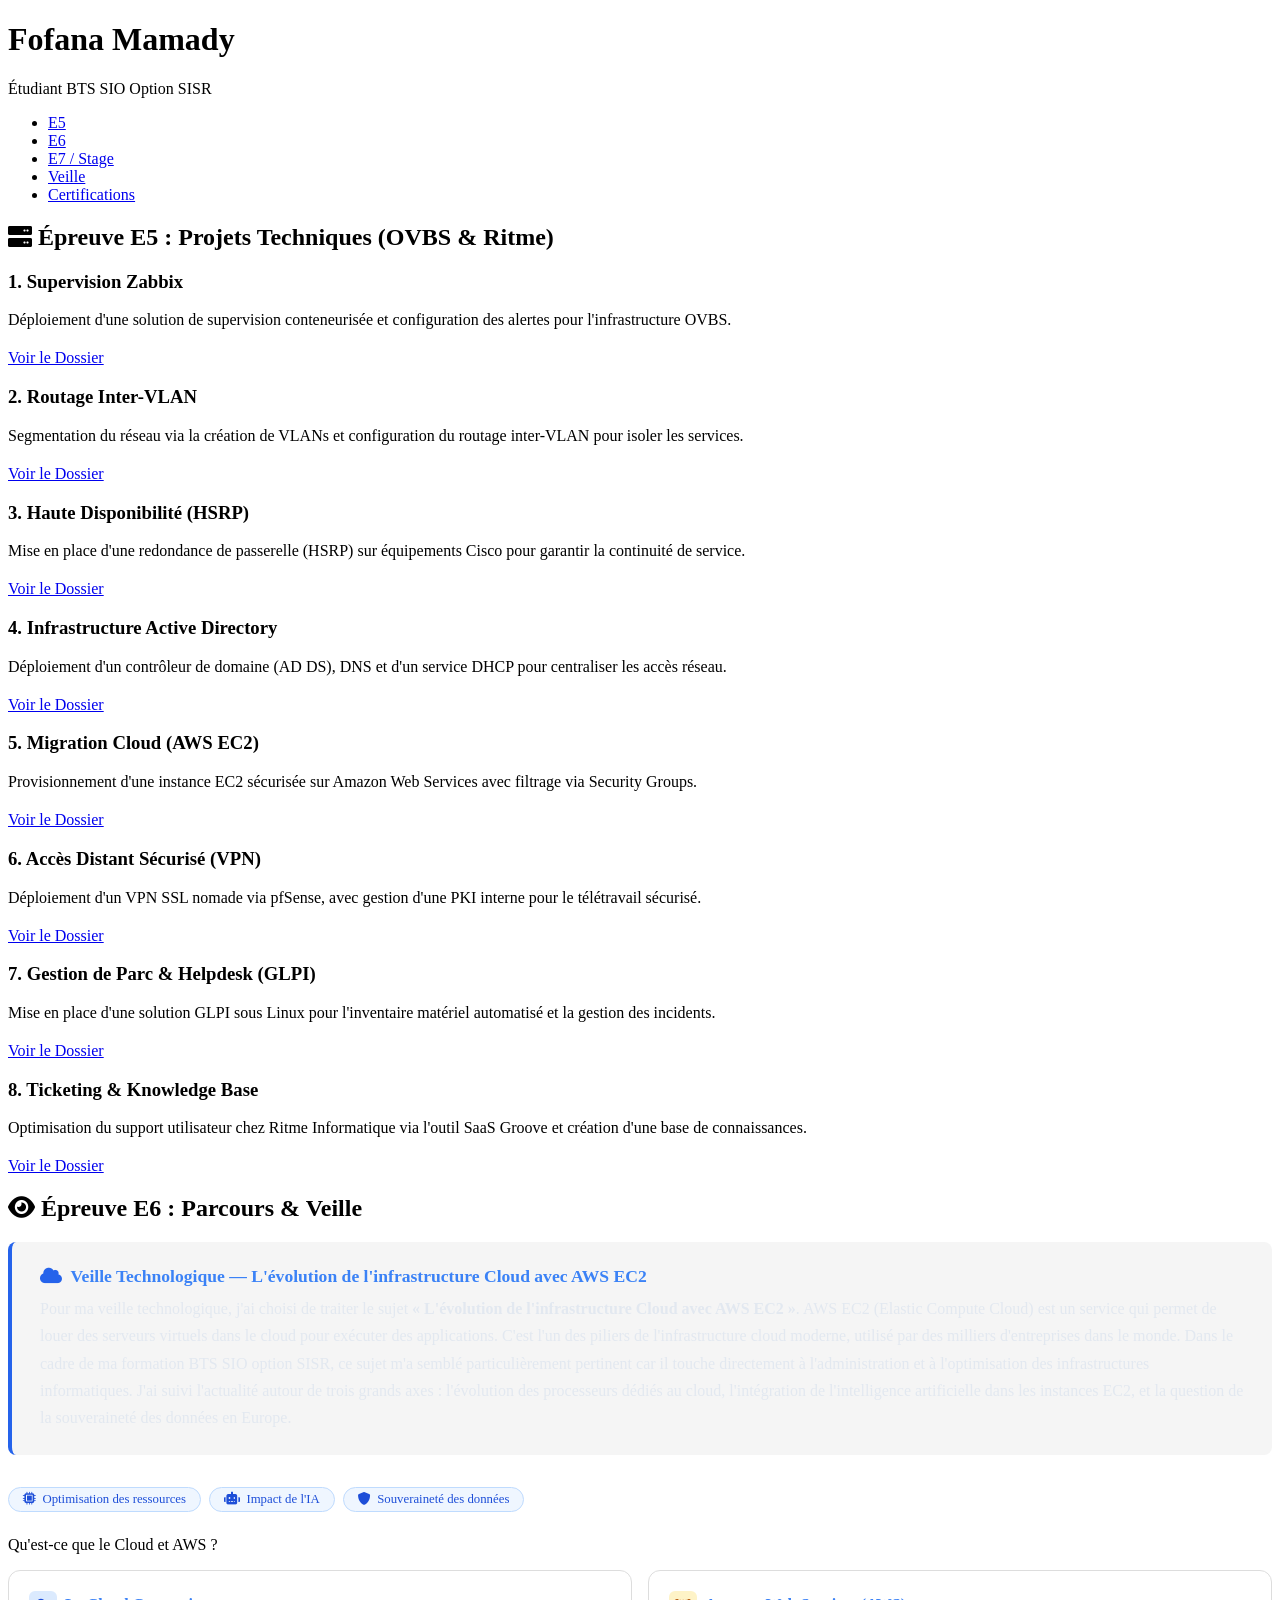
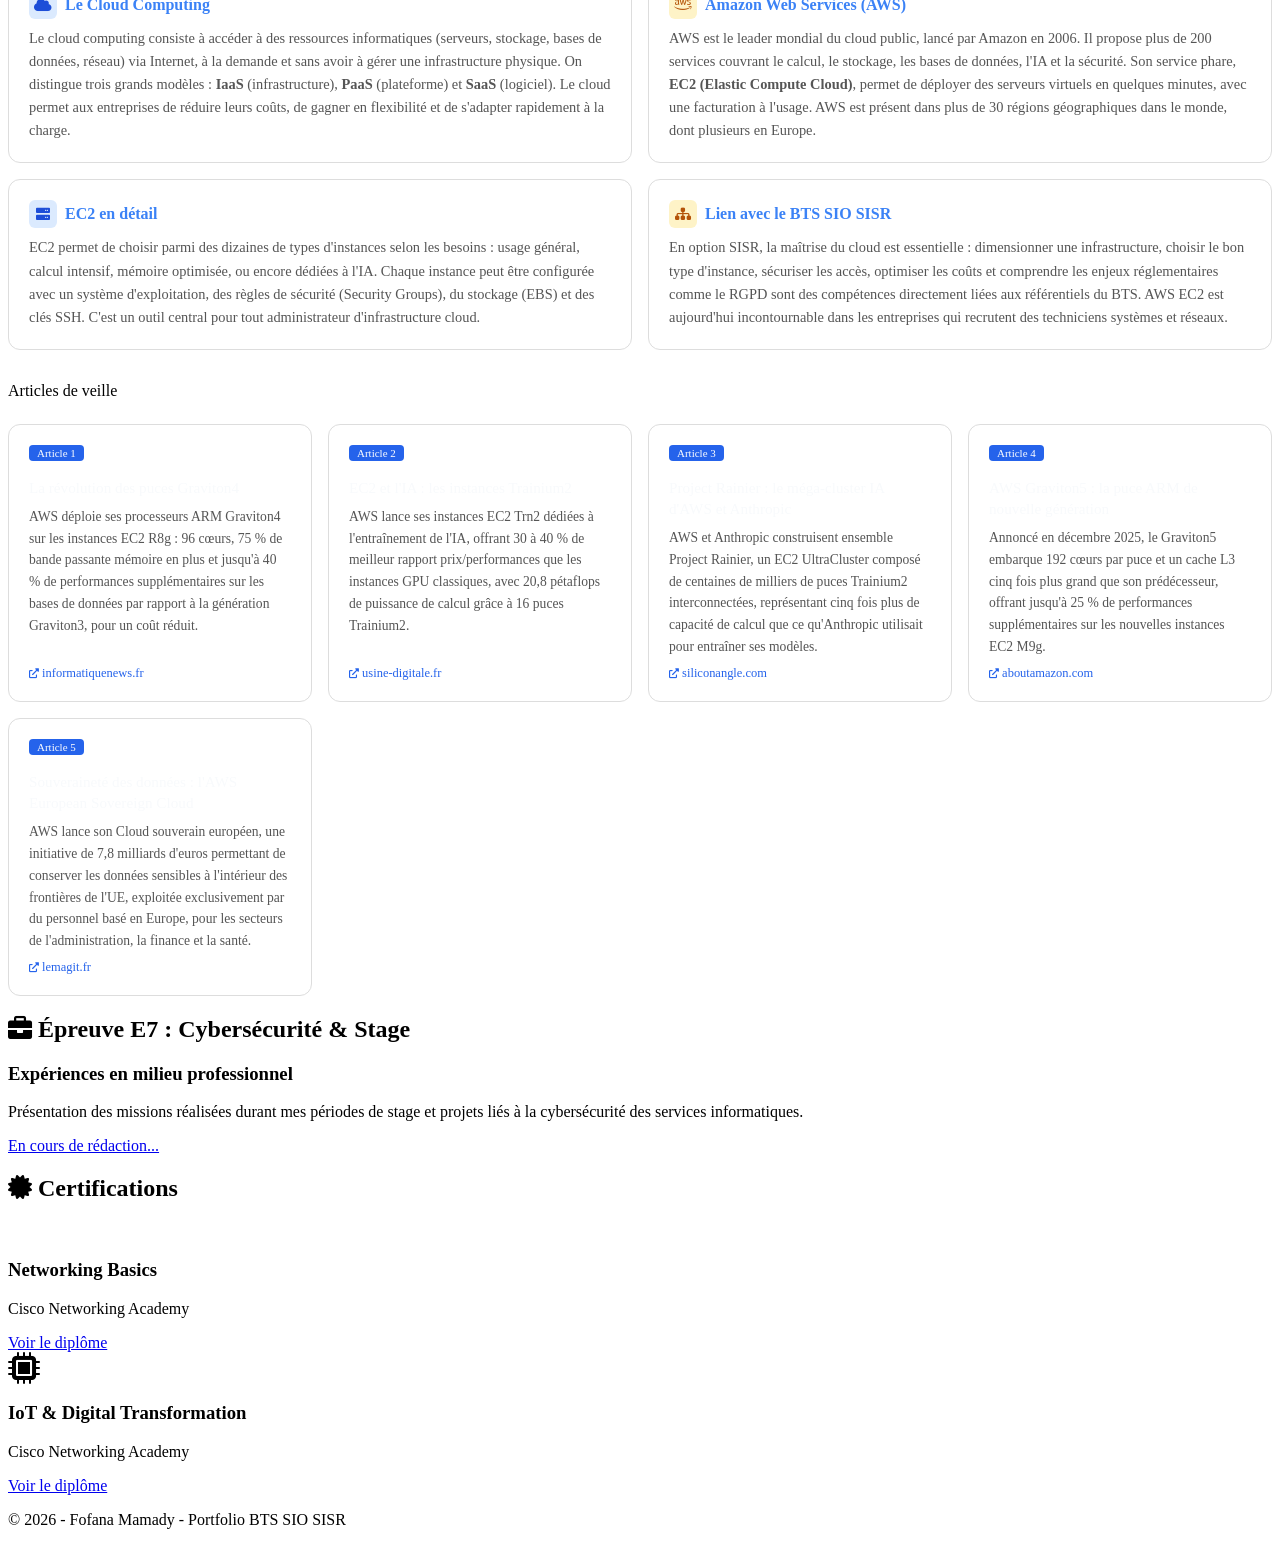
==== commit 747eb135: "Update index.html" ====
--- a/index.html
+++ b/index.html
@@ -7,24 +7,20 @@
     <link rel="stylesheet" href="style.css">
     <link rel="stylesheet" href="https://cdnjs.cloudflare.com/ajax/libs/font-awesome/6.0.0/css/all.min.css">
     <style>
-        /* Correction de la visibilité du texte */
         .veille-intro {
-            background-color: #f8fafc; /* Gris très léger */
+            background: var(--color-background-secondary, #f5f5f5);
             border-left: 4px solid #2563eb;
             border-radius: 8px;
             padding: 1.5rem 1.75rem;
             margin-bottom: 2rem;
-            color: #1e293b; /* Bleu-gris très foncé pour être lisible */
         }
         .veille-intro p {
             margin: 0.5rem 0 0;
             line-height: 1.7;
-            color: #1e293b; /* Force la couleur du texte */
         }
         .veille-intro h3 {
             margin: 0 0 0.5rem;
             font-size: 1.1rem;
-            color: #2563eb;
         }
 
         .cloud-explainer {
@@ -37,34 +33,97 @@
             .cloud-explainer { grid-template-columns: 1fr; }
         }
         .cloud-box {
-            background: #ffffff;
-            border: 1px solid #e2e8f0;
+            background: #fff;
+            border: 0.5px solid #ddd;
             border-radius: 12px;
             padding: 1.25rem;
         }
         .cloud-box h4 {
             margin: 0 0 0.5rem;
-            color: #1e293b;
+            font-size: 1rem;
+            display: flex;
+            align-items: center;
+            gap: 8px;
         }
         .cloud-box p {
-            color: #475569;
+            margin: 0;
             font-size: 0.9rem;
-        }
+            line-height: 1.6;
+            color: #555;
+        }
+        .cloud-icon {
+            width: 28px;
+            height: 28px;
+            border-radius: 6px;
+            display: flex;
+            align-items: center;
+            justify-content: center;
+            font-size: 14px;
+            flex-shrink: 0;
+        }
+        .icon-blue  { background: #dbeafe; color: #1d4ed8; }
+        .icon-amber { background: #fef3c7; color: #b45309; }
 
         .articles-veille {
             display: grid;
             grid-template-columns: repeat(auto-fit, minmax(260px, 1fr));
             gap: 1rem;
+            margin-top: 1.5rem;
         }
         .article-card {
-            background: #ffffff;
-            border: 1px solid #e2e8f0;
+            background: #fff;
+            border: 0.5px solid #ddd;
             border-radius: 12px;
             padding: 1.25rem;
-            transition: transform 0.2s;
-        }
-        .article-card:hover {
-            transform: translateY(-5px);
+            display: flex;
+            flex-direction: column;
+            gap: 0.5rem;
+        }
+        .article-card .article-num {
+            font-size: 11px;
+            font-weight: 500;
+            color: #fff;
+            background: #2563eb;
+            border-radius: 4px;
+            padding: 2px 8px;
+            width: fit-content;
+        }
+        .article-card h4 {
+            margin: 0;
+            font-size: 0.95rem;
+            font-weight: 500;
+            line-height: 1.4;
+        }
+        .article-card p {
+            margin: 0;
+            font-size: 0.85rem;
+            color: #555;
+            line-height: 1.6;
+            flex: 1;
+        }
+        .article-card a.source-link {
+            font-size: 0.78rem;
+            color: #2563eb;
+            text-decoration: none;
+            word-break: break-all;
+            margin-top: auto;
+        }
+        .article-card a.source-link:hover {
+            text-decoration: underline;
+        }
+        .veille-axes {
+            display: flex;
+            gap: 8px;
+            flex-wrap: wrap;
+            margin-bottom: 1.5rem;
+        }
+        .axe-badge {
+            background: #eff6ff;
+            color: #1d4ed8;
+            border: 0.5px solid #bfdbfe;
+            border-radius: 20px;
+            padding: 4px 14px;
+            font-size: 0.8rem;
         }
     </style>
 </head>
@@ -76,9 +135,10 @@
             <p class="subtitle">Étudiant BTS SIO Option SISR</p>
             <nav>
                 <ul>
-                    <li><a href="#e5">E5 (Projets)</a></li>
-                    <li><a href="#e6">E6 (Veille)</a></li>
-                    <li><a href="#e7">E7 (Stages)</a></li>
+                    <li><a href="#e5">E5</a></li>
+                    <li><a href="#e6">E6</a></li>
+                    <li><a href="#e7">E7 / Stage</a></li>
+                    <li><a href="#veille">Veille</a></li>
                     <li><a href="#certs">Certifications</a></li>
                 </ul>
             </nav>
@@ -88,96 +148,207 @@
     <main class="container">
 
         <section id="e5">
-            <h2 class="section-title"><i class="fas fa-server"></i> Épreuve E5 : Projets Techniques</h2>
+            <h2 class="section-title"><i class="fas fa-server"></i> Épreuve E5 : Projets Techniques (OVBS & Ritme)</h2>
             <div class="grid">
+                
                 <div class="card">
                     <h3>1. Supervision Zabbix</h3>
                     <p>Déploiement d'une solution de supervision conteneurisée et configuration des alertes pour l'infrastructure OVBS.</p>
-                    <a href="documents/Zabbix.pdf" target="_blank" class="btn">Voir le Dossier</a>
-                </div>
+                    <div class="button-group" style="margin-top: 20px;">
+                        <a href="documents/Zabbix.pdf" target="_blank" class="btn">Voir le Dossier</a>
+                    </div>
+                </div>
+
                 <div class="card">
                     <h3>2. Routage Inter-VLAN</h3>
-                    <p>Segmentation du réseau via la création de VLANs et configuration du routage inter-VLAN.</p>
-                    <a href="documents/Routage%20Inter-Vlan%20.pdf" target="_blank" class="btn">Voir le Dossier</a>
-                </div>
+                    <p>Segmentation du réseau via la création de VLANs et configuration du routage inter-VLAN pour isoler les services.</p>
+                    <div class="button-group" style="margin-top: 20px;">
+                        <a href="documents/Routage%20Inter-Vlan%20.pdf" target="_blank" class="btn">Voir le Dossier</a>
+                    </div>
+                </div>
+
                 <div class="card">
                     <h3>3. Haute Disponibilité (HSRP)</h3>
-                    <p>Mise en place d'une redondance de passerelle (HSRP) sur équipements Cisco.</p>
-                    <a href="documents/HSRP-2.pdf" target="_blank" class="btn">Voir le Dossier</a>
-                </div>
+                    <p>Mise en place d'une redondance de passerelle (HSRP) sur équipements Cisco pour garantir la continuité de service.</p>
+                    <div class="button-group" style="margin-top: 20px;">
+                        <a href="documents/HSRP-2.pdf" target="_blank" class="btn">Voir le Dossier</a>
+                    </div>
+                </div>
+
                 <div class="card">
                     <h3>4. Infrastructure Active Directory</h3>
-                    <p>Déploiement d'un contrôleur de domaine (AD DS), DNS et d'un service DHCP.</p>
-                    <a href="documents/Active%20Directory.pdf" target="_blank" class="btn">Voir le Dossier</a>
-                </div>
+                    <p>Déploiement d'un contrôleur de domaine (AD DS), DNS et d'un service DHCP pour centraliser les accès réseau.</p>
+                    <div class="button-group" style="margin-top: 20px;">
+                        <a href="documents/Active%20Directory.pdf" target="_blank" class="btn">Voir le Dossier</a>
+                    </div>
+                </div>
+
                 <div class="card">
                     <h3>5. Migration Cloud (AWS EC2)</h3>
-                    <p>Provisionnement d'une instance EC2 sécurisée sur Amazon Web Services.</p>
-                    <a href="documents/AWS.pdf" target="_blank" class="btn">Voir le Dossier</a>
-                </div>
+                    <p>Provisionnement d'une instance EC2 sécurisée sur Amazon Web Services avec filtrage via Security Groups.</p>
+                    <div class="button-group" style="margin-top: 20px;">
+                        <a href="documents/AWS.pdf" target="_blank" class="btn">Voir le Dossier</a>
+                    </div>
+                </div>
+
                 <div class="card">
                     <h3>6. Accès Distant Sécurisé (VPN)</h3>
-                    <p>Déploiement d'un VPN SSL nomade via pfSense (PKI interne).</p>
-                    <a href="documents/OpenVpn.pdf" target="_blank" class="btn">Voir le Dossier</a>
-                </div>
+                    <p>Déploiement d'un VPN SSL nomade via pfSense, avec gestion d'une PKI interne pour le télétravail sécurisé.</p>
+                    <div class="button-group" style="margin-top: 20px;">
+                        <a href="documents/OpenVpn.pdf" target="_blank" class="btn">Voir le Dossier</a>
+                    </div>
+                </div>
+
                 <div class="card">
                     <h3>7. Gestion de Parc & Helpdesk (GLPI)</h3>
-                    <p>Mise en place d'une solution GLPI sous Linux pour l'inventaire matériel.</p>
-                    <a href="documents/GLPI.pdf" target="_blank" class="btn">Voir le Dossier</a>
-                </div>
+                    <p>Mise en place d'une solution GLPI sous Linux pour l'inventaire matériel automatisé et la gestion des incidents.</p>
+                    <div class="button-group" style="margin-top: 20px;">
+                        <a href="documents/GLPI.pdf" target="_blank" class="btn">Voir le Dossier</a>
+                    </div>
+                </div>
+
                 <div class="card">
                     <h3>8. Ticketing & Knowledge Base</h3>
-                    <p>Optimisation du support chez Ritme Informatique via l'outil SaaS Groove.</p>
-                    <a href="documents/Support.pdf" target="_blank" class="btn">Voir le Dossier</a>
-                </div>
+                    <p>Optimisation du support utilisateur chez Ritme Informatique via l'outil SaaS Groove et création d'une base de connaissances.</p>
+                    <div class="button-group" style="margin-top: 20px;">
+                        <a href="documents/Support.pdf" target="_blank" class="btn">Voir le Dossier</a>
+                    </div>
+                </div>
+
             </div>
         </section>
 
         <section id="e6">
-            <h2 class="section-title"><i class="fas fa-eye"></i> Épreuve E6 : Parcours & Veille Technologique</h2>
-            
-            <div class="card full-width">
+            <h2 class="section-title"><i class="fas fa-eye"></i> Épreuve E6 : Parcours & Veille</h2>
+
+            <div class="card full-width" id="veille">
+
+                <!-- Introduction -->
                 <div class="veille-intro">
-                    <h3><i class="fas fa-cloud"></i> Veille Technologique — L'évolution de l'infrastructure Cloud avec AWS EC2</h3>
+                    <h3><i class="fas fa-cloud" style="color:#2563eb;"></i> &nbsp;Veille Technologique — L'évolution de l'infrastructure Cloud avec AWS EC2</h3>
                     <p>
                         Pour ma veille technologique, j'ai choisi de traiter le sujet <strong>« L'évolution de l'infrastructure Cloud avec AWS EC2 »</strong>.
-                        AWS EC2 est un pilier de l'infrastructure cloud moderne. Dans le cadre de ma formation SISR, ce sujet est crucial pour 
-                        l'administration et l'optimisation des SI. J'ai suivi l'actualité autour de trois axes : les nouveaux processeurs, 
-                        l'IA dans les instances et la souveraineté des données en Europe.
+                        AWS EC2 (Elastic Compute Cloud) est un service qui permet de louer des serveurs virtuels dans le cloud pour exécuter des applications.
+                        C'est l'un des piliers de l'infrastructure cloud moderne, utilisé par des milliers d'entreprises dans le monde.
+                        Dans le cadre de ma formation BTS SIO option SISR, ce sujet m'a semblé particulièrement pertinent car il touche directement
+                        à l'administration et à l'optimisation des infrastructures informatiques. J'ai suivi l'actualité autour de trois grands axes :
+                        l'évolution des processeurs dédiés au cloud, l'intégration de l'intelligence artificielle dans les instances EC2,
+                        et la question de la souveraineté des données en Europe.
                     </p>
                 </div>
 
+                <!-- Axes de veille -->
+                <div class="veille-axes">
+                    <span class="axe-badge"><i class="fas fa-microchip"></i> &nbsp;Optimisation des ressources</span>
+                    <span class="axe-badge"><i class="fas fa-robot"></i> &nbsp;Impact de l'IA</span>
+                    <span class="axe-badge"><i class="fas fa-shield-alt"></i> &nbsp;Souveraineté des données</span>
+                </div>
+
+                <!-- Présentation Cloud & AWS -->
+                <h3 style="margin-bottom: 1rem; font-size: 1rem; font-weight: 500;">Qu'est-ce que le Cloud et AWS ?</h3>
                 <div class="cloud-explainer">
                     <div class="cloud-box">
-                        <h4><i class="fas fa-cloud icon-blue"></i> Le Cloud Computing</h4>
-                        <p>Accès à des ressources informatiques via Internet (IaaS, PaaS, SaaS) pour gagner en flexibilité.</p>
+                        <h4>
+                            <span class="cloud-icon icon-blue"><i class="fas fa-cloud"></i></span>
+                            Le Cloud Computing
+                        </h4>
+                        <p>
+                            Le cloud computing consiste à accéder à des ressources informatiques (serveurs, stockage, bases de données, réseau)
+                            via Internet, à la demande et sans avoir à gérer une infrastructure physique. On distingue trois grands modèles :
+                            <strong>IaaS</strong> (infrastructure), <strong>PaaS</strong> (plateforme) et <strong>SaaS</strong> (logiciel).
+                            Le cloud permet aux entreprises de réduire leurs coûts, de gagner en flexibilité et de s'adapter rapidement à la charge.
+                        </p>
                     </div>
                     <div class="cloud-box">
-                        <h4><i class="fab fa-aws icon-amber"></i> Amazon Web Services</h4>
-                        <p>Leader mondial proposant plus de 200 services, dont EC2 pour le calcul élastique.</p>
-                    </div>
-                </div>
-
+                        <h4>
+                            <span class="cloud-icon icon-amber"><i class="fab fa-aws"></i></span>
+                            Amazon Web Services (AWS)
+                        </h4>
+                        <p>
+                            AWS est le leader mondial du cloud public, lancé par Amazon en 2006. Il propose plus de 200 services couvrant
+                            le calcul, le stockage, les bases de données, l'IA et la sécurité. Son service phare,
+                            <strong>EC2 (Elastic Compute Cloud)</strong>, permet de déployer des serveurs virtuels en quelques minutes,
+                            avec une facturation à l'usage. AWS est présent dans plus de 30 régions géographiques dans le monde,
+                            dont plusieurs en Europe.
+                        </p>
+                    </div>
+                    <div class="cloud-box">
+                        <h4>
+                            <span class="cloud-icon icon-blue"><i class="fas fa-server"></i></span>
+                            EC2 en détail
+                        </h4>
+                        <p>
+                            EC2 permet de choisir parmi des dizaines de types d'instances selon les besoins : usage général, calcul intensif,
+                            mémoire optimisée, ou encore dédiées à l'IA. Chaque instance peut être configurée avec un système d'exploitation,
+                            des règles de sécurité (Security Groups), du stockage (EBS) et des clés SSH. C'est un outil central pour
+                            tout administrateur d'infrastructure cloud.
+                        </p>
+                    </div>
+                    <div class="cloud-box">
+                        <h4>
+                            <span class="cloud-icon icon-amber"><i class="fas fa-sitemap"></i></span>
+                            Lien avec le BTS SIO SISR
+                        </h4>
+                        <p>
+                            En option SISR, la maîtrise du cloud est essentielle : dimensionner une infrastructure, choisir le bon type
+                            d'instance, sécuriser les accès, optimiser les coûts et comprendre les enjeux réglementaires comme le RGPD
+                            sont des compétences directement liées aux référentiels du BTS. AWS EC2 est aujourd'hui incontournable
+                            dans les entreprises qui recrutent des techniciens systèmes et réseaux.
+                        </p>
+                    </div>
+                </div>
+
+                <!-- Articles -->
+                <h3 style="margin-bottom: 1rem; font-size: 1rem; font-weight: 500;">Articles de veille</h3>
                 <div class="articles-veille">
+
                     <div class="article-card">
                         <span class="article-num">Article 1</span>
-                        <h4>Puces Graviton4</h4>
-                        <p>Performances accrues de 40% pour un coût réduit via l'architecture ARM.</p>
-                        <a href="https://www.informatiquenews.fr/aws-officialise-ses-processeurs-graviton4-et-trainium2-96331" target="_blank" class="source-link">Lire la source</a>
-                    </div>
+                        <h4>La révolution des puces Graviton4</h4>
+                        <p>AWS déploie ses processeurs ARM Graviton4 sur les instances EC2 R8g : 96 cœurs, 75 % de bande passante mémoire en plus et jusqu'à 40 % de performances supplémentaires sur les bases de données par rapport à la génération Graviton3, pour un coût réduit.</p>
+                        <a href="https://www.informatiquenews.fr/aws-officialise-ses-processeurs-graviton4-et-trainium2-96331" target="_blank" class="source-link">
+                            <i class="fas fa-external-link-alt" style="font-size:10px;"></i> informatiquenews.fr
+                        </a>
+                    </div>
+
                     <div class="article-card">
                         <span class="article-num">Article 2</span>
-                        <h4>Instances Trainium2</h4>
-                        <p>Optimisation du rapport prix/performance pour l'entraînement de l'IA.</p>
-                        <a href="https://www.usine-digitale.fr/article/aws-s-appuie-sur-ses-puces-trainium-2-pour-developper-rainier-un-mega-ultracluster-d-ia.N2234440" target="_blank" class="source-link">Lire la source</a>
-                    </div>
+                        <h4>EC2 et l'IA : les instances Trainium2</h4>
+                        <p>AWS lance ses instances EC2 Trn2 dédiées à l'entraînement de l'IA, offrant 30 à 40 % de meilleur rapport prix/performances que les instances GPU classiques, avec 20,8 pétaflops de puissance de calcul grâce à 16 puces Trainium2.</p>
+                        <a href="https://www.usine-digitale.fr/article/aws-s-appuie-sur-ses-puces-trainium-2-pour-developper-rainier-un-mega-ultracluster-d-ia.N2234440" target="_blank" class="source-link">
+                            <i class="fas fa-external-link-alt" style="font-size:10px;"></i> usine-digitale.fr
+                        </a>
+                    </div>
+
                     <div class="article-card">
                         <span class="article-num">Article 3</span>
-                        <h4>Souveraineté EU</h4>
-                        <p>L'AWS European Sovereign Cloud pour la résidence des données en Europe.</p>
-                        <a href="https://www.lemagit.fr/actualites/366637410/AWS-EU-Sovereign-Cloud-letendard-de-la-souverainete-technique-est-disponible" target="_blank" class="source-link">Lire la source</a>
-                    </div>
-                </div>
+                        <h4>Project Rainier : le méga-cluster IA d'AWS et Anthropic</h4>
+                        <p>AWS et Anthropic construisent ensemble Project Rainier, un EC2 UltraCluster composé de centaines de milliers de puces Trainium2 interconnectées, représentant cinq fois plus de capacité de calcul que ce qu'Anthropic utilisait pour entraîner ses modèles.</p>
+                        <a href="https://siliconangle.com/2024/12/03/aws-unveils-next-gen-trainium3-custom-ai-chips-cloud-trainium2-instances/" target="_blank" class="source-link">
+                            <i class="fas fa-external-link-alt" style="font-size:10px;"></i> siliconangle.com
+                        </a>
+                    </div>
+
+                    <div class="article-card">
+                        <span class="article-num">Article 4</span>
+                        <h4>AWS Graviton5 : la puce ARM de nouvelle génération</h4>
+                        <p>Annoncé en décembre 2025, le Graviton5 embarque 192 cœurs par puce et un cache L3 cinq fois plus grand que son prédécesseur, offrant jusqu'à 25 % de performances supplémentaires sur les nouvelles instances EC2 M9g.</p>
+                        <a href="https://www.aboutamazon.com/news/aws/aws-graviton-5-cpu-amazon-ec2" target="_blank" class="source-link">
+                            <i class="fas fa-external-link-alt" style="font-size:10px;"></i> aboutamazon.com
+                        </a>
+                    </div>
+
+                    <div class="article-card">
+                        <span class="article-num">Article 5</span>
+                        <h4>Souveraineté des données : l'AWS European Sovereign Cloud</h4>
+                        <p>AWS lance son Cloud souverain européen, une initiative de 7,8 milliards d'euros permettant de conserver les données sensibles à l'intérieur des frontières de l'UE, exploitée exclusivement par du personnel basé en Europe, pour les secteurs de l'administration, la finance et la santé.</p>
+                        <a href="https://www.lemagit.fr/actualites/366637410/AWS-EU-Sovereign-Cloud-letendard-de-la-souverainete-technique-est-disponible" target="_blank" class="source-link">
+                            <i class="fas fa-external-link-alt" style="font-size:10px;"></i> lemagit.fr
+                        </a>
+                    </div>
+
+                </div>
+
             </div>
         </section>
 
@@ -185,8 +356,8 @@
             <h2 class="section-title"><i class="fas fa-briefcase"></i> Épreuve E7 : Cybersécurité & Stage</h2>
             <div class="card full-width">
                 <h3>Expériences en milieu professionnel</h3>
-                <p>Missions réalisées durant mes stages et projets liés à la sécurisation des services informatiques.</p>
-                <a href="#" class="btn outline">Dossier en cours...</a>
+                <p>Présentation des missions réalisées durant mes périodes de stage et projets liés à la cybersécurité des services informatiques.</p>
+                <a href="#" class="btn outline">En cours de rédaction...</a>
             </div>
         </section>
 
@@ -197,7 +368,13 @@
                     <i class="fab fa-cisco fa-2x"></i>
                     <h3>Networking Basics</h3>
                     <p>Cisco Networking Academy</p>
-                    <a href="documents/certif-cisco.pdf" target="_blank" class="btn-small">Voir</a>
+                    <a href="documents/certif-cisco.pdf" target="_blank" class="btn-small">Voir le diplôme</a>
+                </div>
+                <div class="card cert">
+                    <i class="fas fa-microchip fa-2x"></i>
+                    <h3>IoT & Digital Transformation</h3>
+                    <p>Cisco Networking Academy</p>
+                    <a href="documents/certif-iot.pdf" target="_blank" class="btn-small">Voir le diplôme</a>
                 </div>
             </div>
         </section>
--- a/style.css
+++ b/style.css
@@ -1,57 +1,107 @@
-:root {
-    --bg-dark: #0f172a;
-    --card-bg: #1e293b;
-    --accent: #38bdf8;
-    --text-main: #f8fafc;
-    --text-dim: #94a3b8;
-}
+<style>
+    /* 1. SECTION VEILLE - INTRODUCTION */
+    .veille-intro {
+        background-color: #1e293b; /* Fond bleu nuit pour matcher ton thème */
+        border-left: 4px solid #2563eb;
+        border-radius: 8px;
+        padding: 1.5rem;
+        margin-bottom: 2rem;
+    }
 
-body { font-family: 'Inter', sans-serif; background: var(--bg-dark); color: var(--text-main); margin: 0; line-height: 1.6; scroll-behavior: smooth; }
-.container { max-width: 1100px; margin: 0 auto; padding: 0 20px; }
+    /* Titre en bleu clair */
+    .veille-intro h3 {
+        color: #3b82f6 !important;
+        margin-bottom: 10px;
+    }
 
-header { background: rgba(15, 23, 42, 0.9); padding: 50px 0; border-bottom: 1px solid #334155; text-align: center; position: sticky; top: 0; z-index: 100; backdrop-filter: blur(10px); }
-h1 { font-size: 2.5rem; margin: 0; color: var(--accent); }
-nav ul { list-style: none; padding: 20px 0 0; display: flex; justify-content: center; gap: 20px; }
-nav a { text-decoration: none; color: var(--text-dim); font-weight: 600; transition: 0.3s; }
-nav a:hover { color: var(--accent); }
+    /* Texte en blanc/gris très clair pour la lisibilité */
+    .veille-intro p, .veille-intro strong {
+        color: #e2e8f0 !important; 
+        line-height: 1.7;
+    }
 
-.section-title { margin-top: 60px; font-size: 1.8rem; border-left: 4px solid var(--accent); padding-left: 15px; }
+    /* 2. AXES DE VEILLE (Badges) */
+    .veille-axes {
+        display: flex;
+        gap: 8px;
+        flex-wrap: wrap;
+        margin-bottom: 1.5rem;
+    }
 
-.grid { display: grid; grid-template-columns: repeat(auto-fit, minmax(300px, 1fr)); gap: 25px; margin-top: 20px; }
-.card { background: var(--card-bg); padding: 30px; border-radius: 12px; border: 1px solid #334155; transition: 0.3s; }
-.card:hover { transform: translateY(-5px); border-color: var(--accent); }
-.full-width { grid-column: 1 / -1; }
+    .axe-badge {
+        background: #2563eb;
+        color: white;
+        border-radius: 20px;
+        padding: 4px 12px;
+        font-size: 0.8rem;
+    }
 
-.btn { display: inline-block; background: var(--accent); color: #0f172a; padding: 12px 24px; border-radius: 8px; text-decoration: none; font-weight: bold; margin-top: 15px; }
-.btn.outline { background: transparent; border: 1px solid var(--accent); color: var(--accent); }
-.btn-small { font-size: 0.8rem; color: var(--accent); text-decoration: none; border: 1px solid var(--accent); padding: 5px 10px; border-radius: 5px; }
+    /* 3. EXPLICATION CLOUD (Grille) */
+    .cloud-explainer {
+        display: grid;
+        grid-template-columns: repeat(auto-fit, minmax(250px, 1fr));
+        gap: 1rem;
+        margin-bottom: 2rem;
+    }
 
-footer { text-align: center; padding: 50px; color: var(--text-dim); font-size: 0.9rem; }
-.project-card {
-    background: #1e1e1e;
-    border: 1px solid #333;
-    padding: 15px;
-    margin-bottom: 10px;
-    border-radius: 8px;
-    cursor: pointer;
-}
+    .cloud-box {
+        background: #1e293b;
+        border: 1px solid #334155;
+        border-radius: 12px;
+        padding: 1.25rem;
+    }
 
-.project-card summary {
-    font-weight: bold;
-    color: #00ff88; /* Couleur vert tech */
-}
+    .cloud-box h4 {
+        color: #3b82f6;
+        margin-bottom: 8px;
+        display: flex;
+        align-items: center;
+        gap: 8px;
+    }
 
-.project-card .content {
-    padding-top: 15px;
-    color: #ccc;
-}
+    .cloud-box p {
+        color: #94a3b8;
+        font-size: 0.9rem;
+    }
 
-.btn {
-    display: inline-block;
-    padding: 8px 15px;
-    background: #00ff88;
-    color: #000;
-    text-decoration: none;
-    border-radius: 5px;
-    margin-top: 10px;
-}
+    /* 4. ARTICLES VEILLE */
+    .articles-veille {
+        display: grid;
+        grid-template-columns: repeat(auto-fit, minmax(260px, 1fr));
+        gap: 1rem;
+    }
+
+    .article-card {
+        background: #1e293b;
+        border: 1px solid #334155;
+        border-radius: 12px;
+        padding: 1.25rem;
+        transition: 0.3s;
+    }
+
+    .article-card:hover {
+        border-color: #2563eb;
+    }
+
+    .article-num {
+        background: #2563eb;
+        color: white;
+        padding: 2px 8px;
+        border-radius: 4px;
+        font-size: 0.7rem;
+        width: fit-content;
+        margin-bottom: 8px;
+        display: block;
+    }
+
+    .article-card h4 { color: #f8fafc; }
+    .article-card p { color: #94a3b8; font-size: 0.85rem; }
+    
+    .source-link {
+        color: #3b82f6;
+        text-decoration: none;
+        font-size: 0.8rem;
+        margin-top: 10px;
+        display: inline-block;
+    }
+</style>
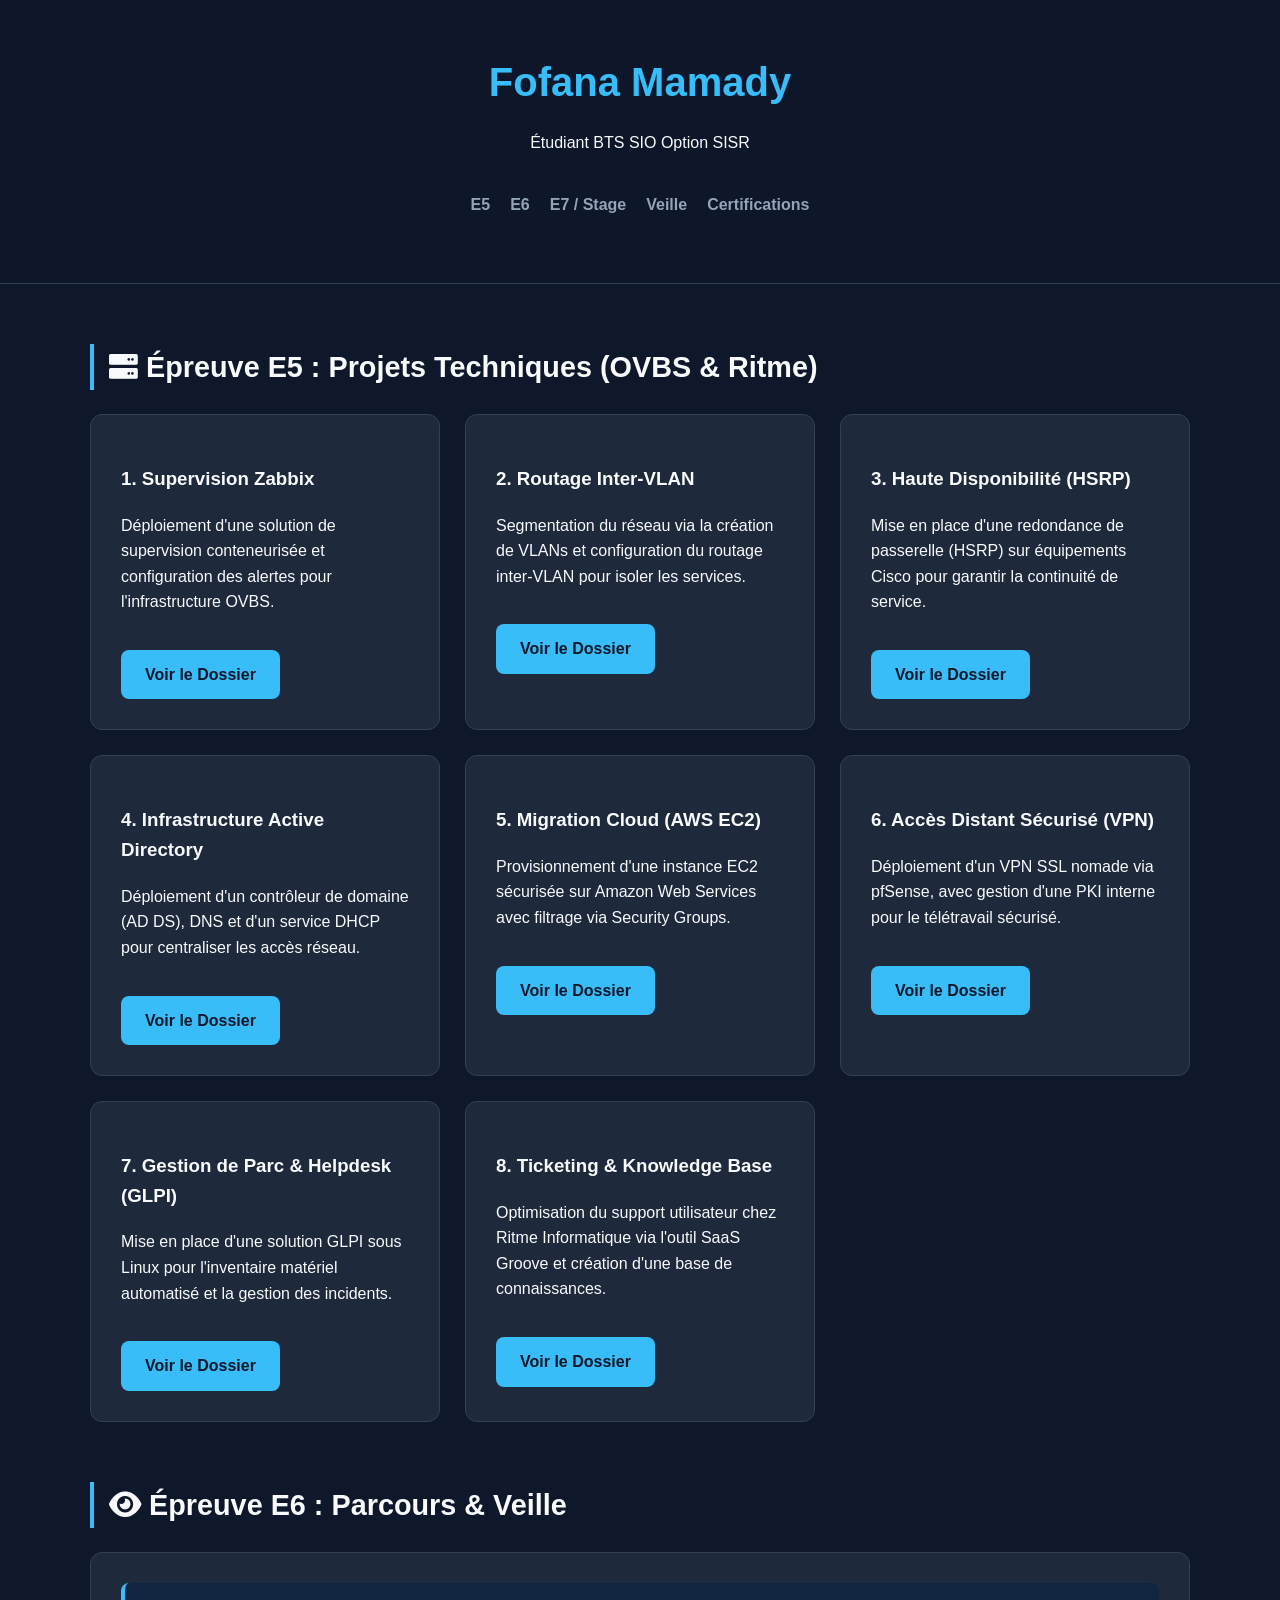
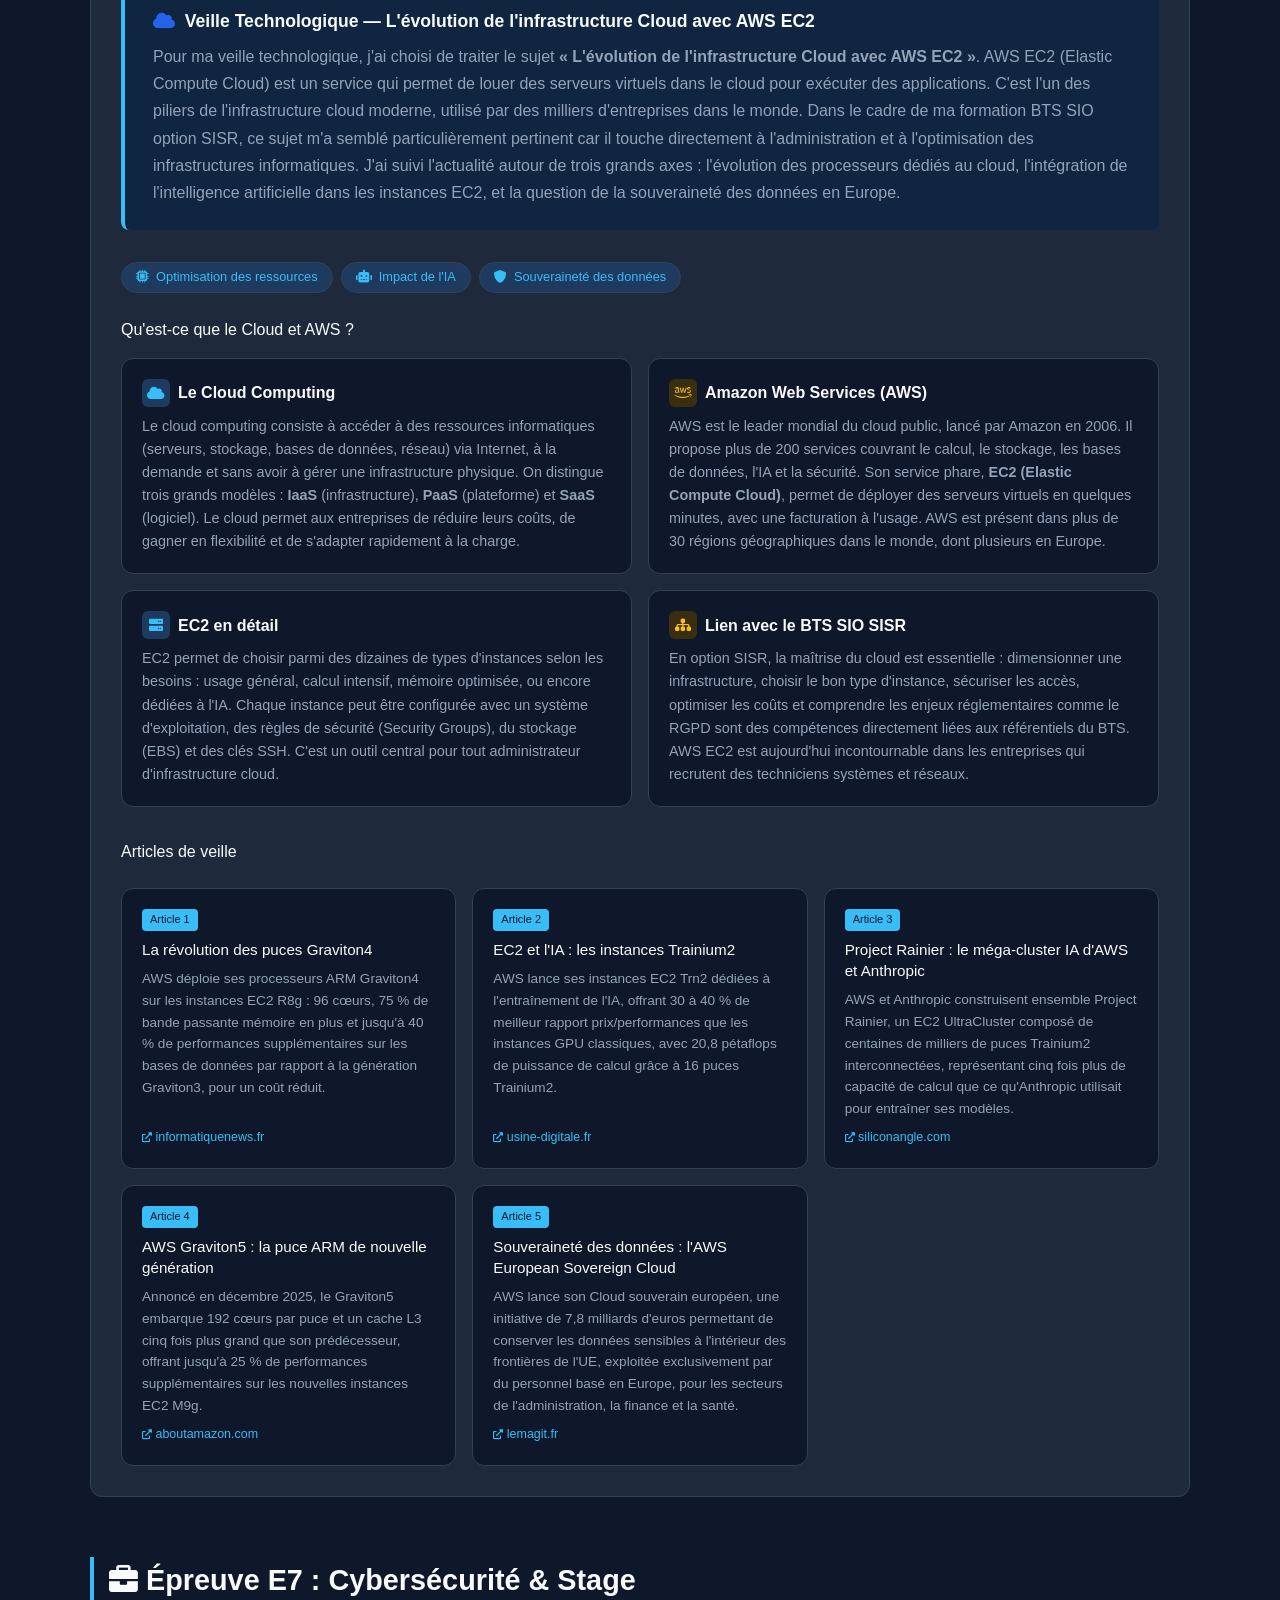
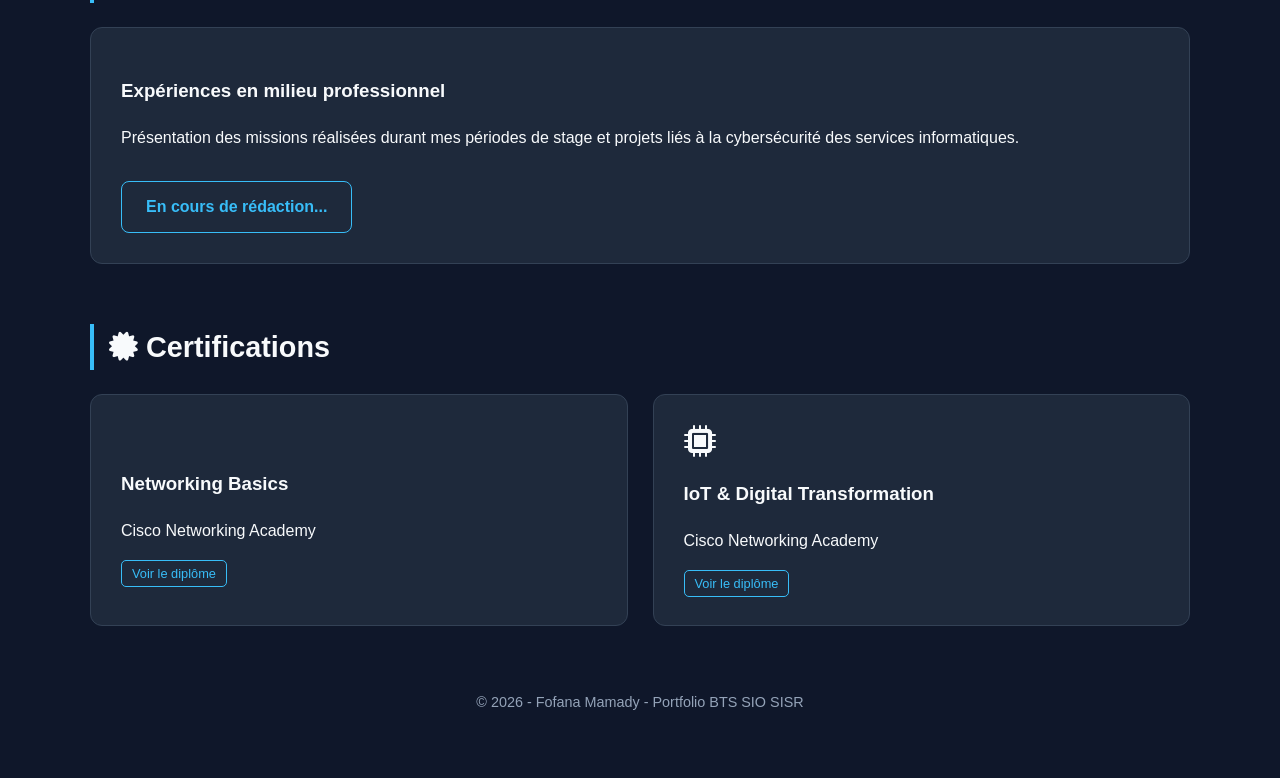
==== commit d7c11086: "Update index.html" ====
--- a/index.html
+++ b/index.html
@@ -8,8 +8,8 @@
     <link rel="stylesheet" href="https://cdnjs.cloudflare.com/ajax/libs/font-awesome/6.0.0/css/all.min.css">
     <style>
         .veille-intro {
-            background: var(--color-background-secondary, #f5f5f5);
-            border-left: 4px solid #2563eb;
+            background: #0f2540;
+            border-left: 4px solid #38bdf8;
             border-radius: 8px;
             padding: 1.5rem 1.75rem;
             margin-bottom: 2rem;
@@ -17,10 +17,12 @@
         .veille-intro p {
             margin: 0.5rem 0 0;
             line-height: 1.7;
+            color: #94a3b8;
         }
         .veille-intro h3 {
             margin: 0 0 0.5rem;
             font-size: 1.1rem;
+            color: #f8fafc;
         }
 
         .cloud-explainer {
@@ -33,10 +35,14 @@
             .cloud-explainer { grid-template-columns: 1fr; }
         }
         .cloud-box {
-            background: #fff;
-            border: 0.5px solid #ddd;
+            background: #0f172a;
+            border: 1px solid #334155;
             border-radius: 12px;
             padding: 1.25rem;
+            transition: 0.3s;
+        }
+        .cloud-box:hover {
+            border-color: #38bdf8;
         }
         .cloud-box h4 {
             margin: 0 0 0.5rem;
@@ -44,12 +50,13 @@
             display: flex;
             align-items: center;
             gap: 8px;
+            color: #f8fafc;
         }
         .cloud-box p {
             margin: 0;
             font-size: 0.9rem;
             line-height: 1.6;
-            color: #555;
+            color: #94a3b8;
         }
         .cloud-icon {
             width: 28px;
@@ -61,8 +68,8 @@
             font-size: 14px;
             flex-shrink: 0;
         }
-        .icon-blue  { background: #dbeafe; color: #1d4ed8; }
-        .icon-amber { background: #fef3c7; color: #b45309; }
+        .icon-blue  { background: #1e3a5f; color: #38bdf8; }
+        .icon-amber { background: #3a2e10; color: #fbbf24; }
 
         .articles-veille {
             display: grid;
@@ -71,19 +78,24 @@
             margin-top: 1.5rem;
         }
         .article-card {
-            background: #fff;
-            border: 0.5px solid #ddd;
+            background: #0f172a;
+            border: 1px solid #334155;
             border-radius: 12px;
             padding: 1.25rem;
             display: flex;
             flex-direction: column;
             gap: 0.5rem;
+            transition: 0.3s;
+        }
+        .article-card:hover {
+            border-color: #38bdf8;
+            transform: translateY(-3px);
         }
         .article-card .article-num {
             font-size: 11px;
             font-weight: 500;
-            color: #fff;
-            background: #2563eb;
+            color: #0f172a;
+            background: #38bdf8;
             border-radius: 4px;
             padding: 2px 8px;
             width: fit-content;
@@ -93,17 +105,18 @@
             font-size: 0.95rem;
             font-weight: 500;
             line-height: 1.4;
+            color: #f8fafc;
         }
         .article-card p {
             margin: 0;
             font-size: 0.85rem;
-            color: #555;
+            color: #94a3b8;
             line-height: 1.6;
             flex: 1;
         }
         .article-card a.source-link {
             font-size: 0.78rem;
-            color: #2563eb;
+            color: #38bdf8;
             text-decoration: none;
             word-break: break-all;
             margin-top: auto;
@@ -118,12 +131,18 @@
             margin-bottom: 1.5rem;
         }
         .axe-badge {
-            background: #eff6ff;
-            color: #1d4ed8;
-            border: 0.5px solid #bfdbfe;
+            background: #1e3a5f;
+            color: #38bdf8;
+            border: 1px solid #334155;
             border-radius: 20px;
             padding: 4px 14px;
             font-size: 0.8rem;
+        }
+        .veille-subtitle {
+            margin-bottom: 1rem;
+            font-size: 1rem;
+            font-weight: 500;
+            color: #f8fafc;
         }
     </style>
 </head>
@@ -245,7 +264,7 @@
                 </div>
 
                 <!-- Présentation Cloud & AWS -->
-                <h3 style="margin-bottom: 1rem; font-size: 1rem; font-weight: 500;">Qu'est-ce que le Cloud et AWS ?</h3>
+                <h3 class="veille-subtitle">Qu'est-ce que le Cloud et AWS ?</h3>
                 <div class="cloud-explainer">
                     <div class="cloud-box">
                         <h4>
@@ -299,7 +318,7 @@
                 </div>
 
                 <!-- Articles -->
-                <h3 style="margin-bottom: 1rem; font-size: 1rem; font-weight: 500;">Articles de veille</h3>
+                <h3 class="veille-subtitle">Articles de veille</h3>
                 <div class="articles-veille">
 
                     <div class="article-card">
--- a/style.css
+++ b/style.css
@@ -1,107 +1,29 @@
-<style>
-    /* 1. SECTION VEILLE - INTRODUCTION */
-    .veille-intro {
-        background-color: #1e293b; /* Fond bleu nuit pour matcher ton thème */
-        border-left: 4px solid #2563eb;
-        border-radius: 8px;
-        padding: 1.5rem;
-        margin-bottom: 2rem;
-    }
+:root {
+    --bg-dark: #0f172a;
+    --card-bg: #1e293b;
+    --accent: #38bdf8;
+    --text-main: #f8fafc;
+    --text-dim: #94a3b8;
+}
 
-    /* Titre en bleu clair */
-    .veille-intro h3 {
-        color: #3b82f6 !important;
-        margin-bottom: 10px;
-    }
+body { font-family: 'Inter', sans-serif; background: var(--bg-dark); color: var(--text-main); margin: 0; line-height: 1.6; scroll-behavior: smooth; }
+.container { max-width: 1100px; margin: 0 auto; padding: 0 20px; }
 
-    /* Texte en blanc/gris très clair pour la lisibilité */
-    .veille-intro p, .veille-intro strong {
-        color: #e2e8f0 !important; 
-        line-height: 1.7;
-    }
+header { background: rgba(15, 23, 42, 0.9); padding: 50px 0; border-bottom: 1px solid #334155; text-align: center; position: sticky; top: 0; z-index: 100; backdrop-filter: blur(10px); }
+h1 { font-size: 2.5rem; margin: 0; color: var(--accent); }
+nav ul { list-style: none; padding: 20px 0 0; display: flex; justify-content: center; gap: 20px; }
+nav a { text-decoration: none; color: var(--text-dim); font-weight: 600; transition: 0.3s; }
+nav a:hover { color: var(--accent); }
 
-    /* 2. AXES DE VEILLE (Badges) */
-    .veille-axes {
-        display: flex;
-        gap: 8px;
-        flex-wrap: wrap;
-        margin-bottom: 1.5rem;
-    }
+.section-title { margin-top: 60px; font-size: 1.8rem; border-left: 4px solid var(--accent); padding-left: 15px; }
 
-    .axe-badge {
-        background: #2563eb;
-        color: white;
-        border-radius: 20px;
-        padding: 4px 12px;
-        font-size: 0.8rem;
-    }
+.grid { display: grid; grid-template-columns: repeat(auto-fit, minmax(300px, 1fr)); gap: 25px; margin-top: 20px; }
+.card { background: var(--card-bg); padding: 30px; border-radius: 12px; border: 1px solid #334155; transition: 0.3s; }
+.card:hover { transform: translateY(-5px); border-color: var(--accent); }
+.full-width { grid-column: 1 / -1; }
 
-    /* 3. EXPLICATION CLOUD (Grille) */
-    .cloud-explainer {
-        display: grid;
-        grid-template-columns: repeat(auto-fit, minmax(250px, 1fr));
-        gap: 1rem;
-        margin-bottom: 2rem;
-    }
+.btn { display: inline-block; background: var(--accent); color: #0f172a; padding: 12px 24px; border-radius: 8px; text-decoration: none; font-weight: bold; margin-top: 15px; }
+.btn.outline { background: transparent; border: 1px solid var(--accent); color: var(--accent); }
+.btn-small { font-size: 0.8rem; color: var(--accent); text-decoration: none; border: 1px solid var(--accent); padding: 5px 10px; border-radius: 5px; }
 
-    .cloud-box {
-        background: #1e293b;
-        border: 1px solid #334155;
-        border-radius: 12px;
-        padding: 1.25rem;
-    }
-
-    .cloud-box h4 {
-        color: #3b82f6;
-        margin-bottom: 8px;
-        display: flex;
-        align-items: center;
-        gap: 8px;
-    }
-
-    .cloud-box p {
-        color: #94a3b8;
-        font-size: 0.9rem;
-    }
-
-    /* 4. ARTICLES VEILLE */
-    .articles-veille {
-        display: grid;
-        grid-template-columns: repeat(auto-fit, minmax(260px, 1fr));
-        gap: 1rem;
-    }
-
-    .article-card {
-        background: #1e293b;
-        border: 1px solid #334155;
-        border-radius: 12px;
-        padding: 1.25rem;
-        transition: 0.3s;
-    }
-
-    .article-card:hover {
-        border-color: #2563eb;
-    }
-
-    .article-num {
-        background: #2563eb;
-        color: white;
-        padding: 2px 8px;
-        border-radius: 4px;
-        font-size: 0.7rem;
-        width: fit-content;
-        margin-bottom: 8px;
-        display: block;
-    }
-
-    .article-card h4 { color: #f8fafc; }
-    .article-card p { color: #94a3b8; font-size: 0.85rem; }
-    
-    .source-link {
-        color: #3b82f6;
-        text-decoration: none;
-        font-size: 0.8rem;
-        margin-top: 10px;
-        display: inline-block;
-    }
-</style>
+footer { text-align: center; padding: 50px; color: var(--text-dim); font-size: 0.9rem; }
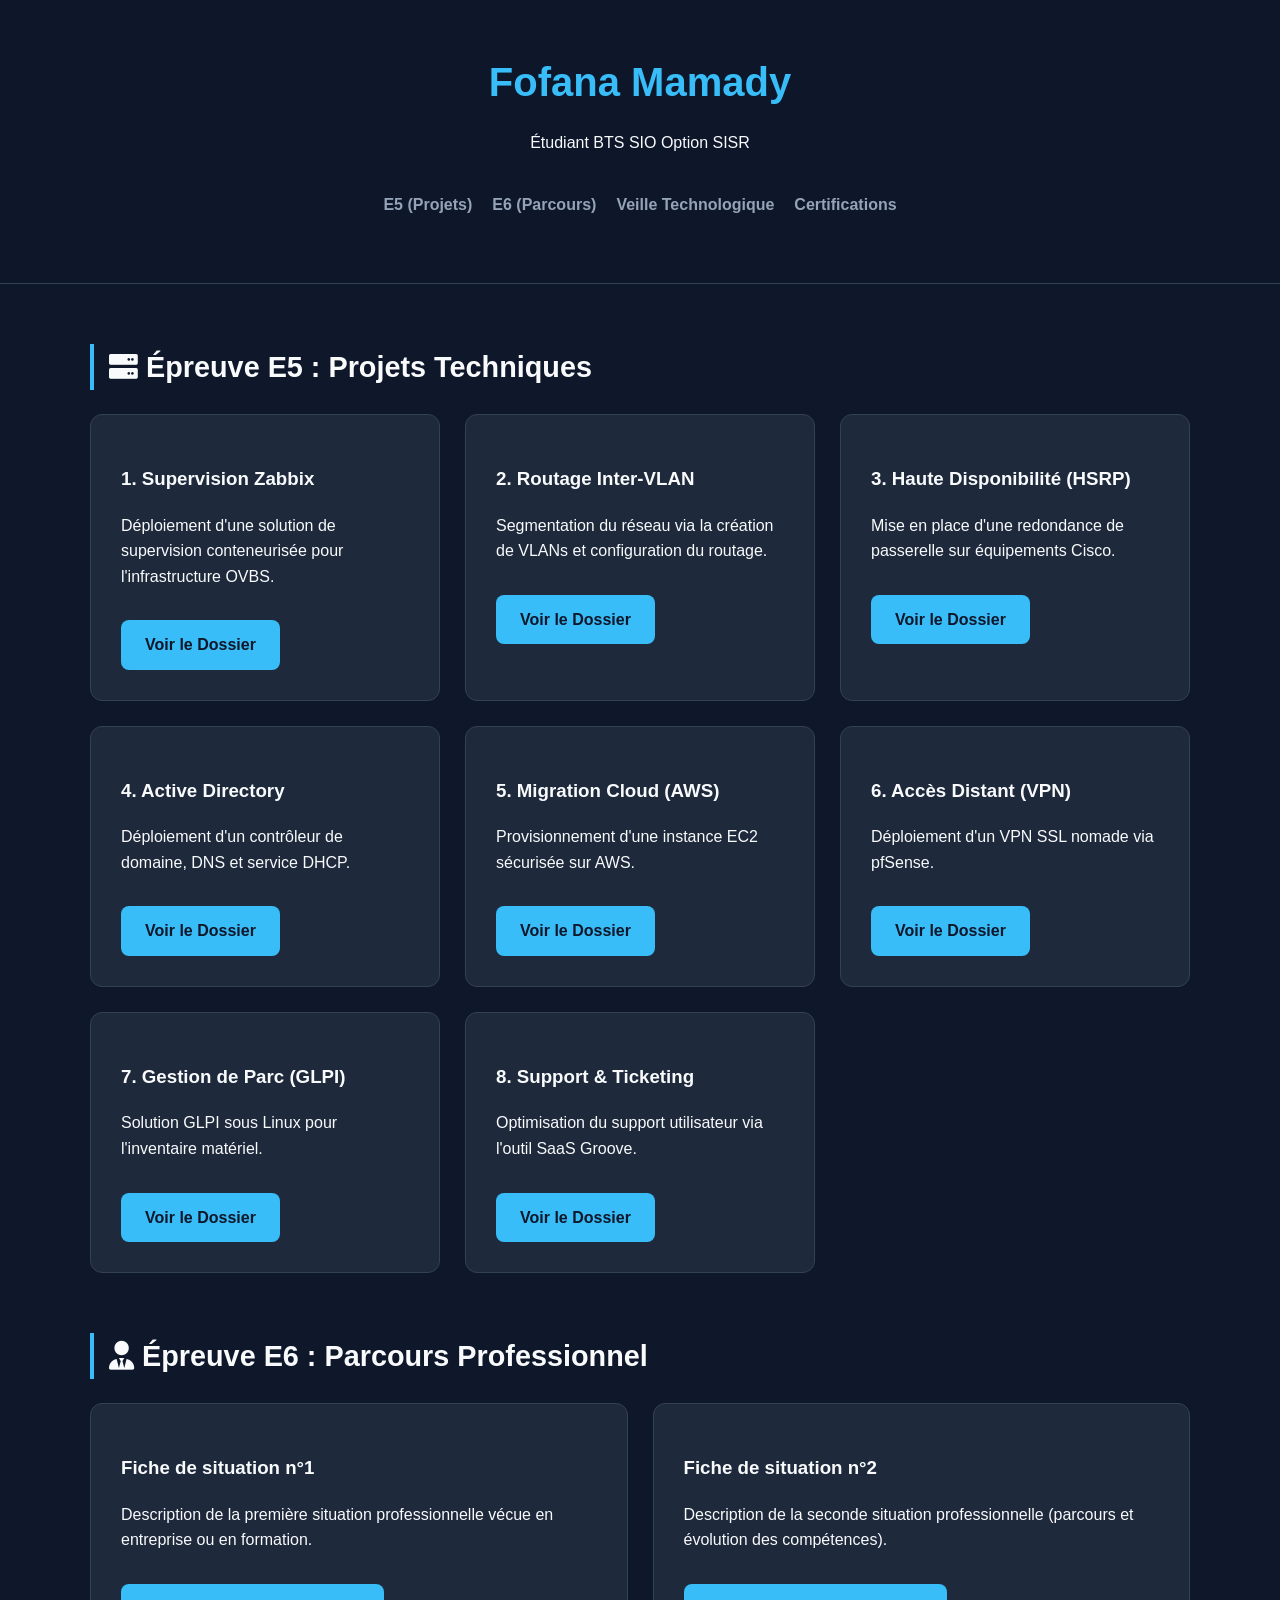
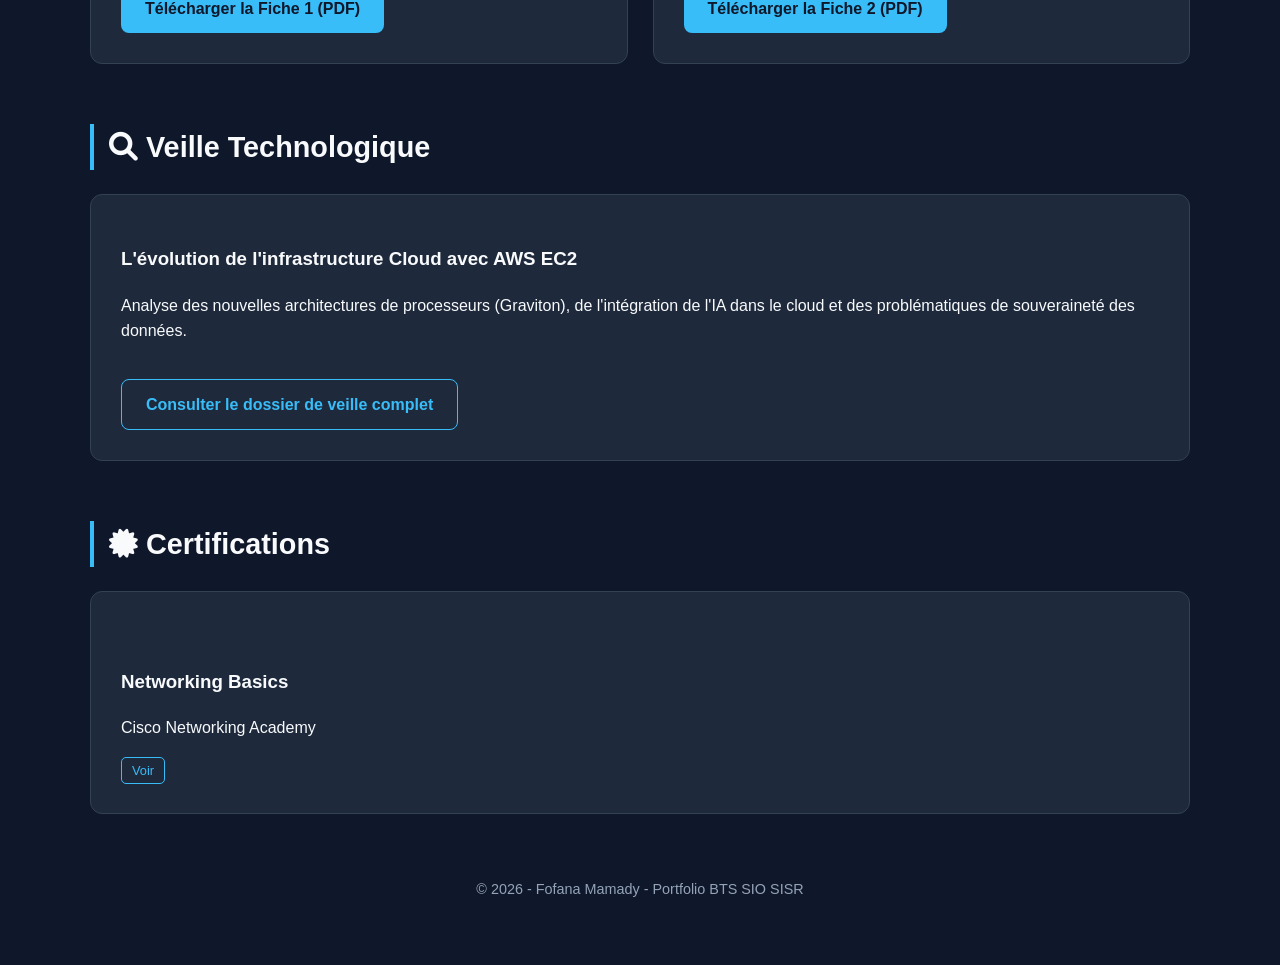
==== commit 9935df68: "Update index.html" ====
--- a/index.html
+++ b/index.html
@@ -6,145 +6,6 @@
     <title>Fofana Mamady | Portfolio BTS SIO SISR</title>
     <link rel="stylesheet" href="style.css">
     <link rel="stylesheet" href="https://cdnjs.cloudflare.com/ajax/libs/font-awesome/6.0.0/css/all.min.css">
-    <style>
-        .veille-intro {
-            background: #0f2540;
-            border-left: 4px solid #38bdf8;
-            border-radius: 8px;
-            padding: 1.5rem 1.75rem;
-            margin-bottom: 2rem;
-        }
-        .veille-intro p {
-            margin: 0.5rem 0 0;
-            line-height: 1.7;
-            color: #94a3b8;
-        }
-        .veille-intro h3 {
-            margin: 0 0 0.5rem;
-            font-size: 1.1rem;
-            color: #f8fafc;
-        }
-
-        .cloud-explainer {
-            display: grid;
-            grid-template-columns: 1fr 1fr;
-            gap: 1rem;
-            margin-bottom: 2rem;
-        }
-        @media (max-width: 700px) {
-            .cloud-explainer { grid-template-columns: 1fr; }
-        }
-        .cloud-box {
-            background: #0f172a;
-            border: 1px solid #334155;
-            border-radius: 12px;
-            padding: 1.25rem;
-            transition: 0.3s;
-        }
-        .cloud-box:hover {
-            border-color: #38bdf8;
-        }
-        .cloud-box h4 {
-            margin: 0 0 0.5rem;
-            font-size: 1rem;
-            display: flex;
-            align-items: center;
-            gap: 8px;
-            color: #f8fafc;
-        }
-        .cloud-box p {
-            margin: 0;
-            font-size: 0.9rem;
-            line-height: 1.6;
-            color: #94a3b8;
-        }
-        .cloud-icon {
-            width: 28px;
-            height: 28px;
-            border-radius: 6px;
-            display: flex;
-            align-items: center;
-            justify-content: center;
-            font-size: 14px;
-            flex-shrink: 0;
-        }
-        .icon-blue  { background: #1e3a5f; color: #38bdf8; }
-        .icon-amber { background: #3a2e10; color: #fbbf24; }
-
-        .articles-veille {
-            display: grid;
-            grid-template-columns: repeat(auto-fit, minmax(260px, 1fr));
-            gap: 1rem;
-            margin-top: 1.5rem;
-        }
-        .article-card {
-            background: #0f172a;
-            border: 1px solid #334155;
-            border-radius: 12px;
-            padding: 1.25rem;
-            display: flex;
-            flex-direction: column;
-            gap: 0.5rem;
-            transition: 0.3s;
-        }
-        .article-card:hover {
-            border-color: #38bdf8;
-            transform: translateY(-3px);
-        }
-        .article-card .article-num {
-            font-size: 11px;
-            font-weight: 500;
-            color: #0f172a;
-            background: #38bdf8;
-            border-radius: 4px;
-            padding: 2px 8px;
-            width: fit-content;
-        }
-        .article-card h4 {
-            margin: 0;
-            font-size: 0.95rem;
-            font-weight: 500;
-            line-height: 1.4;
-            color: #f8fafc;
-        }
-        .article-card p {
-            margin: 0;
-            font-size: 0.85rem;
-            color: #94a3b8;
-            line-height: 1.6;
-            flex: 1;
-        }
-        .article-card a.source-link {
-            font-size: 0.78rem;
-            color: #38bdf8;
-            text-decoration: none;
-            word-break: break-all;
-            margin-top: auto;
-        }
-        .article-card a.source-link:hover {
-            text-decoration: underline;
-        }
-        .veille-axes {
-            display: flex;
-            gap: 8px;
-            flex-wrap: wrap;
-            margin-bottom: 1.5rem;
-        }
-        .axe-badge {
-            background: #1e3a5f;
-            color: #38bdf8;
-            border: 1px solid #334155;
-            border-radius: 20px;
-            padding: 4px 14px;
-            font-size: 0.8rem;
-        }
-        .veille-subtitle {
-            margin-bottom: 1rem;
-            font-size: 1rem;
-            font-weight: 500;
-            color: #f8fafc;
-        }
-    </style>
 </head>
 <body>
 
@@ -154,10 +15,9 @@
             <p class="subtitle">Étudiant BTS SIO Option SISR</p>
             <nav>
                 <ul>
-                    <li><a href="#e5">E5</a></li>
-                    <li><a href="#e6">E6</a></li>
-                    <li><a href="#e7">E7 / Stage</a></li>
-                    <li><a href="#veille">Veille</a></li>
+                    <li><a href="#e5">E5 (Projets)</a></li>
+                    <li><a href="#e6">E6 (Parcours)</a></li>
+                    <li><a href="#veille">Veille Technologique</a></li>
                     <li><a href="#certs">Certifications</a></li>
                 </ul>
             </nav>
@@ -167,216 +27,75 @@
     <main class="container">
 
         <section id="e5">
-            <h2 class="section-title"><i class="fas fa-server"></i> Épreuve E5 : Projets Techniques (OVBS & Ritme)</h2>
+            <h2 class="section-title"><i class="fas fa-server"></i> Épreuve E5 : Projets Techniques</h2>
             <div class="grid">
-                
                 <div class="card">
                     <h3>1. Supervision Zabbix</h3>
-                    <p>Déploiement d'une solution de supervision conteneurisée et configuration des alertes pour l'infrastructure OVBS.</p>
-                    <div class="button-group" style="margin-top: 20px;">
-                        <a href="documents/Zabbix.pdf" target="_blank" class="btn">Voir le Dossier</a>
-                    </div>
+                    <p>Déploiement d'une solution de supervision conteneurisée pour l'infrastructure OVBS.</p>
+                    <a href="documents/Zabbix.pdf" target="_blank" class="btn">Voir le Dossier</a>
                 </div>
-
                 <div class="card">
                     <h3>2. Routage Inter-VLAN</h3>
-                    <p>Segmentation du réseau via la création de VLANs et configuration du routage inter-VLAN pour isoler les services.</p>
-                    <div class="button-group" style="margin-top: 20px;">
-                        <a href="documents/Routage%20Inter-Vlan%20.pdf" target="_blank" class="btn">Voir le Dossier</a>
-                    </div>
+                    <p>Segmentation du réseau via la création de VLANs et configuration du routage.</p>
+                    <a href="documents/Routage%20Inter-Vlan%20.pdf" target="_blank" class="btn">Voir le Dossier</a>
                 </div>
-
                 <div class="card">
                     <h3>3. Haute Disponibilité (HSRP)</h3>
-                    <p>Mise en place d'une redondance de passerelle (HSRP) sur équipements Cisco pour garantir la continuité de service.</p>
-                    <div class="button-group" style="margin-top: 20px;">
-                        <a href="documents/HSRP-2.pdf" target="_blank" class="btn">Voir le Dossier</a>
-                    </div>
+                    <p>Mise en place d'une redondance de passerelle sur équipements Cisco.</p>
+                    <a href="documents/HSRP-2.pdf" target="_blank" class="btn">Voir le Dossier</a>
                 </div>
-
                 <div class="card">
-                    <h3>4. Infrastructure Active Directory</h3>
-                    <p>Déploiement d'un contrôleur de domaine (AD DS), DNS et d'un service DHCP pour centraliser les accès réseau.</p>
-                    <div class="button-group" style="margin-top: 20px;">
-                        <a href="documents/Active%20Directory.pdf" target="_blank" class="btn">Voir le Dossier</a>
-                    </div>
+                    <h3>4. Active Directory</h3>
+                    <p>Déploiement d'un contrôleur de domaine, DNS et service DHCP.</p>
+                    <a href="documents/Active%20Directory.pdf" target="_blank" class="btn">Voir le Dossier</a>
                 </div>
-
                 <div class="card">
-                    <h3>5. Migration Cloud (AWS EC2)</h3>
-                    <p>Provisionnement d'une instance EC2 sécurisée sur Amazon Web Services avec filtrage via Security Groups.</p>
-                    <div class="button-group" style="margin-top: 20px;">
-                        <a href="documents/AWS.pdf" target="_blank" class="btn">Voir le Dossier</a>
-                    </div>
+                    <h3>5. Migration Cloud (AWS)</h3>
+                    <p>Provisionnement d'une instance EC2 sécurisée sur AWS.</p>
+                    <a href="documents/AWS.pdf" target="_blank" class="btn">Voir le Dossier</a>
                 </div>
-
                 <div class="card">
-                    <h3>6. Accès Distant Sécurisé (VPN)</h3>
-                    <p>Déploiement d'un VPN SSL nomade via pfSense, avec gestion d'une PKI interne pour le télétravail sécurisé.</p>
-                    <div class="button-group" style="margin-top: 20px;">
-                        <a href="documents/OpenVpn.pdf" target="_blank" class="btn">Voir le Dossier</a>
-                    </div>
+                    <h3>6. Accès Distant (VPN)</h3>
+                    <p>Déploiement d'un VPN SSL nomade via pfSense.</p>
+                    <a href="documents/OpenVpn.pdf" target="_blank" class="btn">Voir le Dossier</a>
                 </div>
-
                 <div class="card">
-                    <h3>7. Gestion de Parc & Helpdesk (GLPI)</h3>
-                    <p>Mise en place d'une solution GLPI sous Linux pour l'inventaire matériel automatisé et la gestion des incidents.</p>
-                    <div class="button-group" style="margin-top: 20px;">
-                        <a href="documents/GLPI.pdf" target="_blank" class="btn">Voir le Dossier</a>
-                    </div>
+                    <h3>7. Gestion de Parc (GLPI)</h3>
+                    <p>Solution GLPI sous Linux pour l'inventaire matériel.</p>
+                    <a href="documents/GLPI.pdf" target="_blank" class="btn">Voir le Dossier</a>
                 </div>
-
                 <div class="card">
-                    <h3>8. Ticketing & Knowledge Base</h3>
-                    <p>Optimisation du support utilisateur chez Ritme Informatique via l'outil SaaS Groove et création d'une base de connaissances.</p>
-                    <div class="button-group" style="margin-top: 20px;">
-                        <a href="documents/Support.pdf" target="_blank" class="btn">Voir le Dossier</a>
-                    </div>
+                    <h3>8. Support & Ticketing</h3>
+                    <p>Optimisation du support utilisateur via l'outil SaaS Groove.</p>
+                    <a href="documents/Support.pdf" target="_blank" class="btn">Voir le Dossier</a>
                 </div>
-
             </div>
         </section>
 
         <section id="e6">
-            <h2 class="section-title"><i class="fas fa-eye"></i> Épreuve E6 : Parcours & Veille</h2>
-
-            <div class="card full-width" id="veille">
-
-                <!-- Introduction -->
-                <div class="veille-intro">
-                    <h3><i class="fas fa-cloud" style="color:#2563eb;"></i> &nbsp;Veille Technologique — L'évolution de l'infrastructure Cloud avec AWS EC2</h3>
-                    <p>
-                        Pour ma veille technologique, j'ai choisi de traiter le sujet <strong>« L'évolution de l'infrastructure Cloud avec AWS EC2 »</strong>.
-                        AWS EC2 (Elastic Compute Cloud) est un service qui permet de louer des serveurs virtuels dans le cloud pour exécuter des applications.
-                        C'est l'un des piliers de l'infrastructure cloud moderne, utilisé par des milliers d'entreprises dans le monde.
-                        Dans le cadre de ma formation BTS SIO option SISR, ce sujet m'a semblé particulièrement pertinent car il touche directement
-                        à l'administration et à l'optimisation des infrastructures informatiques. J'ai suivi l'actualité autour de trois grands axes :
-                        l'évolution des processeurs dédiés au cloud, l'intégration de l'intelligence artificielle dans les instances EC2,
-                        et la question de la souveraineté des données en Europe.
-                    </p>
+            <h2 class="section-title"><i class="fas fa-user-tie"></i> Épreuve E6 : Parcours Professionnel</h2>
+            <div class="grid">
+                <div class="card">
+                    <h3>Fiche de situation n°1</h3>
+                    <p>Description de la première situation professionnelle vécue en entreprise ou en formation.</p>
+                    <a href="documents/Fiche_E6_1.pdf" target="_blank" class="btn">Télécharger la Fiche 1 (PDF)</a>
                 </div>
-
-                <!-- Axes de veille -->
-                <div class="veille-axes">
-                    <span class="axe-badge"><i class="fas fa-microchip"></i> &nbsp;Optimisation des ressources</span>
-                    <span class="axe-badge"><i class="fas fa-robot"></i> &nbsp;Impact de l'IA</span>
-                    <span class="axe-badge"><i class="fas fa-shield-alt"></i> &nbsp;Souveraineté des données</span>
+                <div class="card">
+                    <h3>Fiche de situation n°2</h3>
+                    <p>Description de la seconde situation professionnelle (parcours et évolution des compétences).</p>
+                    <a href="documents/Fiche_E6_2.pdf" target="_blank" class="btn">Télécharger la Fiche 2 (PDF)</a>
                 </div>
-
-                <!-- Présentation Cloud & AWS -->
-                <h3 class="veille-subtitle">Qu'est-ce que le Cloud et AWS ?</h3>
-                <div class="cloud-explainer">
-                    <div class="cloud-box">
-                        <h4>
-                            <span class="cloud-icon icon-blue"><i class="fas fa-cloud"></i></span>
-                            Le Cloud Computing
-                        </h4>
-                        <p>
-                            Le cloud computing consiste à accéder à des ressources informatiques (serveurs, stockage, bases de données, réseau)
-                            via Internet, à la demande et sans avoir à gérer une infrastructure physique. On distingue trois grands modèles :
-                            <strong>IaaS</strong> (infrastructure), <strong>PaaS</strong> (plateforme) et <strong>SaaS</strong> (logiciel).
-                            Le cloud permet aux entreprises de réduire leurs coûts, de gagner en flexibilité et de s'adapter rapidement à la charge.
-                        </p>
-                    </div>
-                    <div class="cloud-box">
-                        <h4>
-                            <span class="cloud-icon icon-amber"><i class="fab fa-aws"></i></span>
-                            Amazon Web Services (AWS)
-                        </h4>
-                        <p>
-                            AWS est le leader mondial du cloud public, lancé par Amazon en 2006. Il propose plus de 200 services couvrant
-                            le calcul, le stockage, les bases de données, l'IA et la sécurité. Son service phare,
-                            <strong>EC2 (Elastic Compute Cloud)</strong>, permet de déployer des serveurs virtuels en quelques minutes,
-                            avec une facturation à l'usage. AWS est présent dans plus de 30 régions géographiques dans le monde,
-                            dont plusieurs en Europe.
-                        </p>
-                    </div>
-                    <div class="cloud-box">
-                        <h4>
-                            <span class="cloud-icon icon-blue"><i class="fas fa-server"></i></span>
-                            EC2 en détail
-                        </h4>
-                        <p>
-                            EC2 permet de choisir parmi des dizaines de types d'instances selon les besoins : usage général, calcul intensif,
-                            mémoire optimisée, ou encore dédiées à l'IA. Chaque instance peut être configurée avec un système d'exploitation,
-                            des règles de sécurité (Security Groups), du stockage (EBS) et des clés SSH. C'est un outil central pour
-                            tout administrateur d'infrastructure cloud.
-                        </p>
-                    </div>
-                    <div class="cloud-box">
-                        <h4>
-                            <span class="cloud-icon icon-amber"><i class="fas fa-sitemap"></i></span>
-                            Lien avec le BTS SIO SISR
-                        </h4>
-                        <p>
-                            En option SISR, la maîtrise du cloud est essentielle : dimensionner une infrastructure, choisir le bon type
-                            d'instance, sécuriser les accès, optimiser les coûts et comprendre les enjeux réglementaires comme le RGPD
-                            sont des compétences directement liées aux référentiels du BTS. AWS EC2 est aujourd'hui incontournable
-                            dans les entreprises qui recrutent des techniciens systèmes et réseaux.
-                        </p>
-                    </div>
-                </div>
-
-                <!-- Articles -->
-                <h3 class="veille-subtitle">Articles de veille</h3>
-                <div class="articles-veille">
-
-                    <div class="article-card">
-                        <span class="article-num">Article 1</span>
-                        <h4>La révolution des puces Graviton4</h4>
-                        <p>AWS déploie ses processeurs ARM Graviton4 sur les instances EC2 R8g : 96 cœurs, 75 % de bande passante mémoire en plus et jusqu'à 40 % de performances supplémentaires sur les bases de données par rapport à la génération Graviton3, pour un coût réduit.</p>
-                        <a href="https://www.informatiquenews.fr/aws-officialise-ses-processeurs-graviton4-et-trainium2-96331" target="_blank" class="source-link">
-                            <i class="fas fa-external-link-alt" style="font-size:10px;"></i> informatiquenews.fr
-                        </a>
-                    </div>
-
-                    <div class="article-card">
-                        <span class="article-num">Article 2</span>
-                        <h4>EC2 et l'IA : les instances Trainium2</h4>
-                        <p>AWS lance ses instances EC2 Trn2 dédiées à l'entraînement de l'IA, offrant 30 à 40 % de meilleur rapport prix/performances que les instances GPU classiques, avec 20,8 pétaflops de puissance de calcul grâce à 16 puces Trainium2.</p>
-                        <a href="https://www.usine-digitale.fr/article/aws-s-appuie-sur-ses-puces-trainium-2-pour-developper-rainier-un-mega-ultracluster-d-ia.N2234440" target="_blank" class="source-link">
-                            <i class="fas fa-external-link-alt" style="font-size:10px;"></i> usine-digitale.fr
-                        </a>
-                    </div>
-
-                    <div class="article-card">
-                        <span class="article-num">Article 3</span>
-                        <h4>Project Rainier : le méga-cluster IA d'AWS et Anthropic</h4>
-                        <p>AWS et Anthropic construisent ensemble Project Rainier, un EC2 UltraCluster composé de centaines de milliers de puces Trainium2 interconnectées, représentant cinq fois plus de capacité de calcul que ce qu'Anthropic utilisait pour entraîner ses modèles.</p>
-                        <a href="https://siliconangle.com/2024/12/03/aws-unveils-next-gen-trainium3-custom-ai-chips-cloud-trainium2-instances/" target="_blank" class="source-link">
-                            <i class="fas fa-external-link-alt" style="font-size:10px;"></i> siliconangle.com
-                        </a>
-                    </div>
-
-                    <div class="article-card">
-                        <span class="article-num">Article 4</span>
-                        <h4>AWS Graviton5 : la puce ARM de nouvelle génération</h4>
-                        <p>Annoncé en décembre 2025, le Graviton5 embarque 192 cœurs par puce et un cache L3 cinq fois plus grand que son prédécesseur, offrant jusqu'à 25 % de performances supplémentaires sur les nouvelles instances EC2 M9g.</p>
-                        <a href="https://www.aboutamazon.com/news/aws/aws-graviton-5-cpu-amazon-ec2" target="_blank" class="source-link">
-                            <i class="fas fa-external-link-alt" style="font-size:10px;"></i> aboutamazon.com
-                        </a>
-                    </div>
-
-                    <div class="article-card">
-                        <span class="article-num">Article 5</span>
-                        <h4>Souveraineté des données : l'AWS European Sovereign Cloud</h4>
-                        <p>AWS lance son Cloud souverain européen, une initiative de 7,8 milliards d'euros permettant de conserver les données sensibles à l'intérieur des frontières de l'UE, exploitée exclusivement par du personnel basé en Europe, pour les secteurs de l'administration, la finance et la santé.</p>
-                        <a href="https://www.lemagit.fr/actualites/366637410/AWS-EU-Sovereign-Cloud-letendard-de-la-souverainete-technique-est-disponible" target="_blank" class="source-link">
-                            <i class="fas fa-external-link-alt" style="font-size:10px;"></i> lemagit.fr
-                        </a>
-                    </div>
-
-                </div>
-
             </div>
         </section>
 
-        <section id="e7">
-            <h2 class="section-title"><i class="fas fa-briefcase"></i> Épreuve E7 : Cybersécurité & Stage</h2>
+        <section id="veille">
+            <h2 class="section-title"><i class="fas fa-search"></i> Veille Technologique</h2>
             <div class="card full-width">
-                <h3>Expériences en milieu professionnel</h3>
-                <p>Présentation des missions réalisées durant mes périodes de stage et projets liés à la cybersécurité des services informatiques.</p>
-                <a href="#" class="btn outline">En cours de rédaction...</a>
+                <h3>L'évolution de l'infrastructure Cloud avec AWS EC2</h3>
+                <p>Analyse des nouvelles architectures de processeurs (Graviton), de l'intégration de l'IA dans le cloud et des problématiques de souveraineté des données.</p>
+                <div style="margin-top: 20px;">
+                    <a href="documents/Veille_Technologique_Fofana.pdf" target="_blank" class="btn outline">Consulter le dossier de veille complet</a>
+                </div>
             </div>
         </section>
 
@@ -387,13 +106,7 @@
                     <i class="fab fa-cisco fa-2x"></i>
                     <h3>Networking Basics</h3>
                     <p>Cisco Networking Academy</p>
-                    <a href="documents/certif-cisco.pdf" target="_blank" class="btn-small">Voir le diplôme</a>
-                </div>
-                <div class="card cert">
-                    <i class="fas fa-microchip fa-2x"></i>
-                    <h3>IoT & Digital Transformation</h3>
-                    <p>Cisco Networking Academy</p>
-                    <a href="documents/certif-iot.pdf" target="_blank" class="btn-small">Voir le diplôme</a>
+                    <a href="documents/certif-cisco.pdf" target="_blank" class="btn-small">Voir</a>
                 </div>
             </div>
         </section>
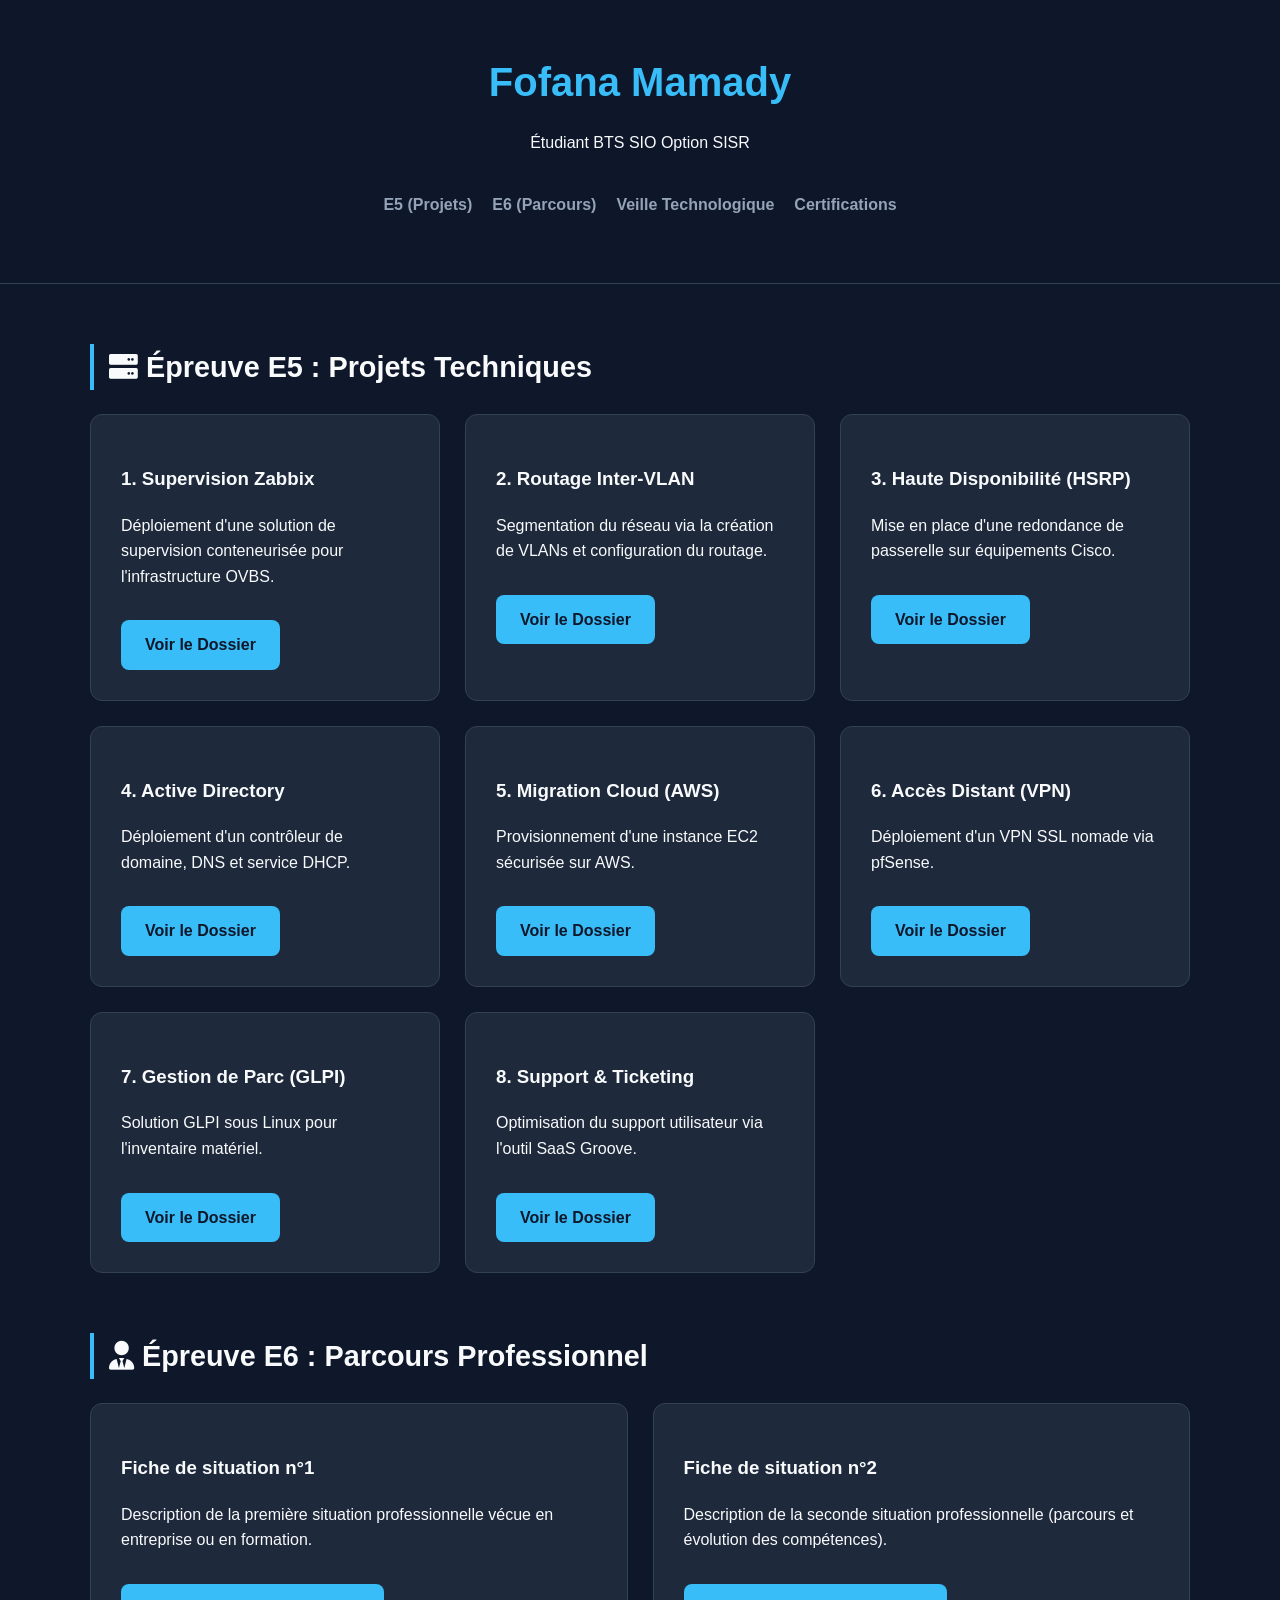
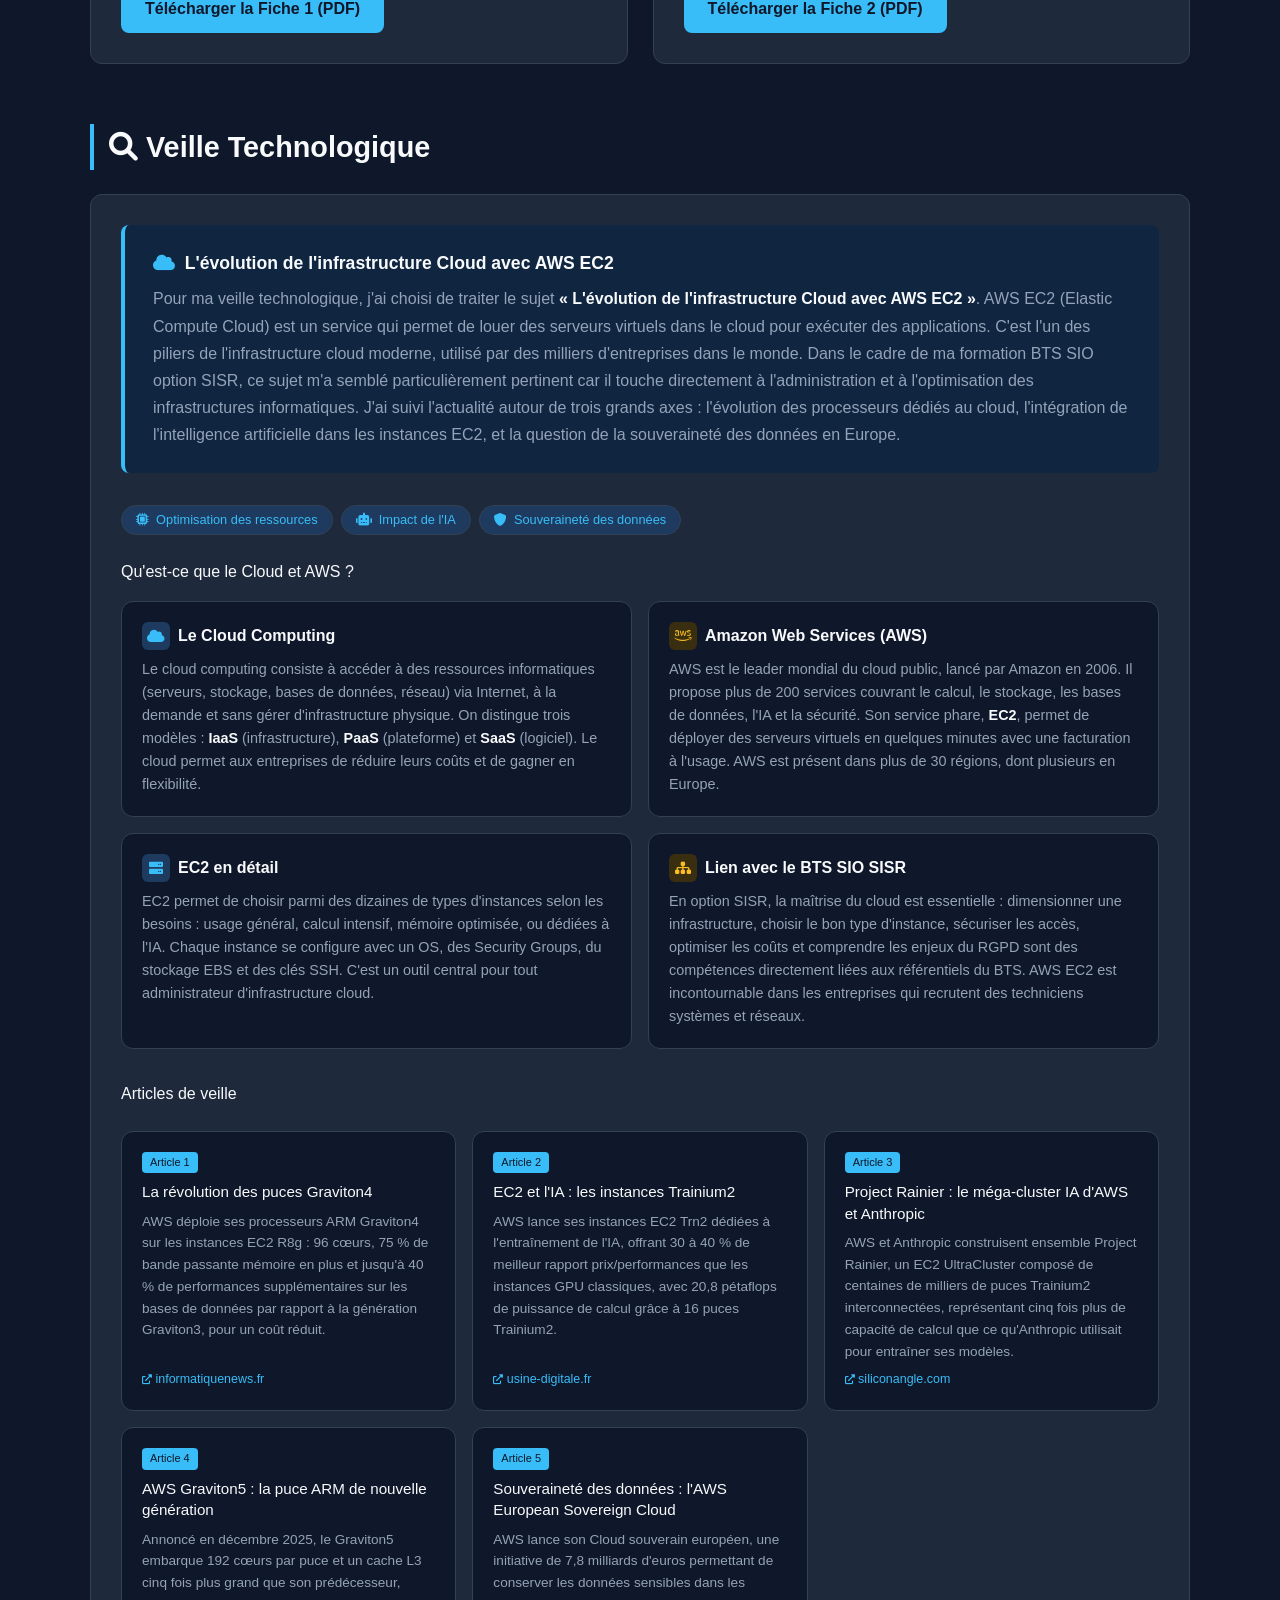
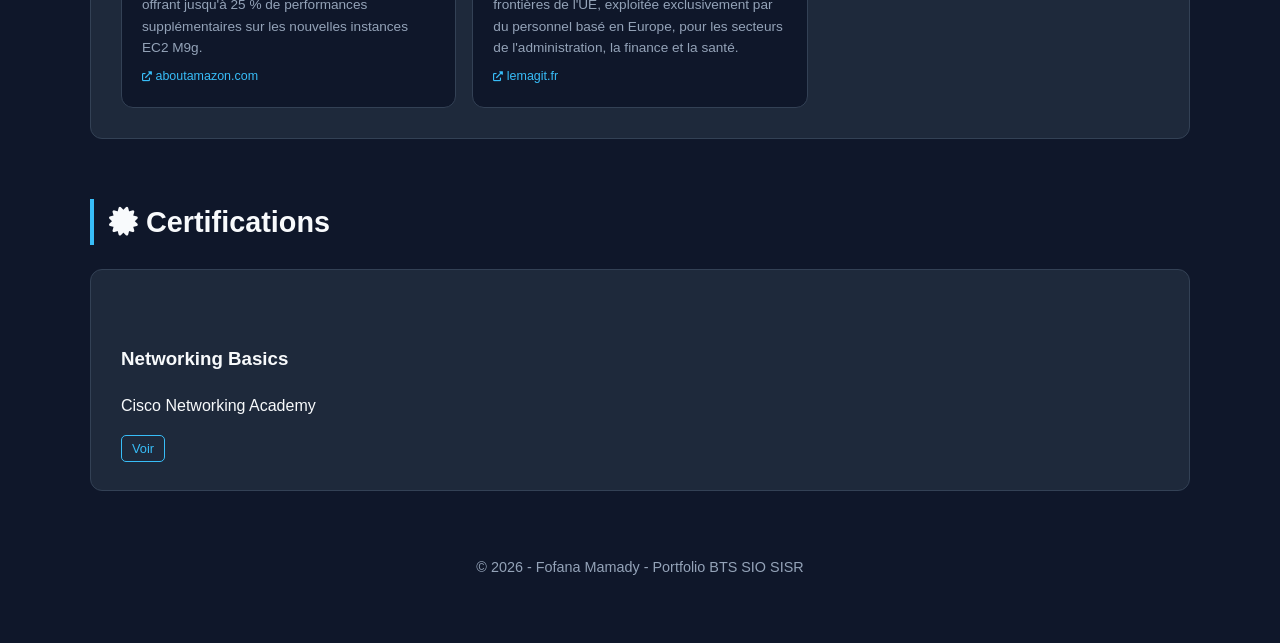
==== commit b351f4b5: "Update index.html" ====
--- a/index.html
+++ b/index.html
@@ -6,6 +6,140 @@
     <title>Fofana Mamady | Portfolio BTS SIO SISR</title>
     <link rel="stylesheet" href="style.css">
     <link rel="stylesheet" href="https://cdnjs.cloudflare.com/ajax/libs/font-awesome/6.0.0/css/all.min.css">
+    <style>
+        .veille-intro {
+            background: #0f2540;
+            border-left: 4px solid #38bdf8;
+            border-radius: 8px;
+            padding: 1.5rem 1.75rem;
+            margin-bottom: 2rem;
+        }
+        .veille-intro p {
+            margin: 0.5rem 0 0;
+            line-height: 1.7;
+            color: #94a3b8;
+        }
+        .veille-intro h3 {
+            margin: 0 0 0.5rem;
+            font-size: 1.1rem;
+            color: #f8fafc;
+        }
+        .cloud-explainer {
+            display: grid;
+            grid-template-columns: 1fr 1fr;
+            gap: 1rem;
+            margin-bottom: 2rem;
+        }
+        @media (max-width: 700px) {
+            .cloud-explainer { grid-template-columns: 1fr; }
+            .articles-veille { grid-template-columns: 1fr; }
+        }
+        .cloud-box {
+            background: #0f172a;
+            border: 1px solid #334155;
+            border-radius: 12px;
+            padding: 1.25rem;
+            transition: 0.3s;
+        }
+        .cloud-box:hover { border-color: #38bdf8; }
+        .cloud-box h4 {
+            margin: 0 0 0.5rem;
+            font-size: 1rem;
+            display: flex;
+            align-items: center;
+            gap: 8px;
+            color: #f8fafc;
+        }
+        .cloud-box p {
+            margin: 0;
+            font-size: 0.9rem;
+            line-height: 1.6;
+            color: #94a3b8;
+        }
+        .cloud-icon {
+            width: 28px;
+            height: 28px;
+            border-radius: 6px;
+            display: flex;
+            align-items: center;
+            justify-content: center;
+            font-size: 14px;
+            flex-shrink: 0;
+        }
+        .icon-blue  { background: #1e3a5f; color: #38bdf8; }
+        .icon-amber { background: #3a2e10; color: #fbbf24; }
+        .articles-veille {
+            display: grid;
+            grid-template-columns: repeat(auto-fit, minmax(260px, 1fr));
+            gap: 1rem;
+            margin-top: 1.5rem;
+        }
+        .article-card {
+            background: #0f172a;
+            border: 1px solid #334155;
+            border-radius: 12px;
+            padding: 1.25rem;
+            display: flex;
+            flex-direction: column;
+            gap: 0.5rem;
+            transition: 0.3s;
+        }
+        .article-card:hover {
+            border-color: #38bdf8;
+            transform: translateY(-3px);
+        }
+        .article-card .article-num {
+            font-size: 11px;
+            font-weight: 500;
+            color: #0f172a;
+            background: #38bdf8;
+            border-radius: 4px;
+            padding: 2px 8px;
+            width: fit-content;
+        }
+        .article-card h4 {
+            margin: 0;
+            font-size: 0.95rem;
+            font-weight: 500;
+            line-height: 1.4;
+            color: #f8fafc;
+        }
+        .article-card p {
+            margin: 0;
+            font-size: 0.85rem;
+            color: #94a3b8;
+            line-height: 1.6;
+            flex: 1;
+        }
+        .article-card a.source-link {
+            font-size: 0.78rem;
+            color: #38bdf8;
+            text-decoration: none;
+            word-break: break-all;
+            margin-top: auto;
+        }
+        .article-card a.source-link:hover { text-decoration: underline; }
+        .veille-axes {
+            display: flex;
+            gap: 8px;
+            flex-wrap: wrap;
+            margin-bottom: 1.5rem;
+        }
+        .axe-badge {
+            background: #1e3a5f;
+            color: #38bdf8;
+            border: 1px solid #334155;
+            border-radius: 20px;
+            padding: 4px 14px;
+            font-size: 0.8rem;
+        }
+        .veille-subtitle {
+            margin: 0 0 1rem;
+            font-size: 1rem;
+            font-weight: 500;
+            color: #f8fafc;
+        }
+    </style>
 </head>
 <body>
 
@@ -26,6 +160,7 @@
 
     <main class="container">
 
+        <!-- E5 -->
         <section id="e5">
             <h2 class="section-title"><i class="fas fa-server"></i> Épreuve E5 : Projets Techniques</h2>
             <div class="grid">
@@ -72,33 +207,121 @@
             </div>
         </section>
 
+        <!-- E6 -->
         <section id="e6">
             <h2 class="section-title"><i class="fas fa-user-tie"></i> Épreuve E6 : Parcours Professionnel</h2>
             <div class="grid">
                 <div class="card">
                     <h3>Fiche de situation n°1</h3>
                     <p>Description de la première situation professionnelle vécue en entreprise ou en formation.</p>
-                    <a href="documents/Fiche_E6_1.pdf" target="_blank" class="btn">Télécharger la Fiche 1 (PDF)</a>
+                    <a href="documents/fiche-glpi.pdf" target="_blank" class="btn">Télécharger la Fiche 1 (PDF)</a>
                 </div>
                 <div class="card">
                     <h3>Fiche de situation n°2</h3>
                     <p>Description de la seconde situation professionnelle (parcours et évolution des compétences).</p>
-                    <a href="documents/Fiche_E6_2.pdf" target="_blank" class="btn">Télécharger la Fiche 2 (PDF)</a>
+                    <a href="documents/fiche-windows-server.pdf" target="_blank" class="btn">Télécharger la Fiche 2 (PDF)</a>
                 </div>
             </div>
         </section>
 
+        <!-- Veille -->
         <section id="veille">
             <h2 class="section-title"><i class="fas fa-search"></i> Veille Technologique</h2>
             <div class="card full-width">
-                <h3>L'évolution de l'infrastructure Cloud avec AWS EC2</h3>
-                <p>Analyse des nouvelles architectures de processeurs (Graviton), de l'intégration de l'IA dans le cloud et des problématiques de souveraineté des données.</p>
-                <div style="margin-top: 20px;">
-                    <a href="documents/Veille_Technologique_Fofana.pdf" target="_blank" class="btn outline">Consulter le dossier de veille complet</a>
-                </div>
+
+                <div class="veille-intro">
+                    <h3><i class="fas fa-cloud" style="color:#38bdf8;"></i> &nbsp;L'évolution de l'infrastructure Cloud avec AWS EC2</h3>
+                    <p>
+                        Pour ma veille technologique, j'ai choisi de traiter le sujet <strong style="color:#f8fafc;">« L'évolution de l'infrastructure Cloud avec AWS EC2 »</strong>.
+                        AWS EC2 (Elastic Compute Cloud) est un service qui permet de louer des serveurs virtuels dans le cloud pour exécuter des applications.
+                        C'est l'un des piliers de l'infrastructure cloud moderne, utilisé par des milliers d'entreprises dans le monde.
+                        Dans le cadre de ma formation BTS SIO option SISR, ce sujet m'a semblé particulièrement pertinent car il touche directement
+                        à l'administration et à l'optimisation des infrastructures informatiques. J'ai suivi l'actualité autour de trois grands axes :
+                        l'évolution des processeurs dédiés au cloud, l'intégration de l'intelligence artificielle dans les instances EC2,
+                        et la question de la souveraineté des données en Europe.
+                    </p>
+                </div>
+
+                <div class="veille-axes">
+                    <span class="axe-badge"><i class="fas fa-microchip"></i> &nbsp;Optimisation des ressources</span>
+                    <span class="axe-badge"><i class="fas fa-robot"></i> &nbsp;Impact de l'IA</span>
+                    <span class="axe-badge"><i class="fas fa-shield-alt"></i> &nbsp;Souveraineté des données</span>
+                </div>
+
+                <h3 class="veille-subtitle">Qu'est-ce que le Cloud et AWS ?</h3>
+                <div class="cloud-explainer">
+                    <div class="cloud-box">
+                        <h4><span class="cloud-icon icon-blue"><i class="fas fa-cloud"></i></span>Le Cloud Computing</h4>
+                        <p>Le cloud computing consiste à accéder à des ressources informatiques (serveurs, stockage, bases de données, réseau) via Internet, à la demande et sans gérer d'infrastructure physique. On distingue trois modèles : <strong style="color:#f8fafc;">IaaS</strong> (infrastructure), <strong style="color:#f8fafc;">PaaS</strong> (plateforme) et <strong style="color:#f8fafc;">SaaS</strong> (logiciel). Le cloud permet aux entreprises de réduire leurs coûts et de gagner en flexibilité.</p>
+                    </div>
+                    <div class="cloud-box">
+                        <h4><span class="cloud-icon icon-amber"><i class="fab fa-aws"></i></span>Amazon Web Services (AWS)</h4>
+                        <p>AWS est le leader mondial du cloud public, lancé par Amazon en 2006. Il propose plus de 200 services couvrant le calcul, le stockage, les bases de données, l'IA et la sécurité. Son service phare, <strong style="color:#f8fafc;">EC2</strong>, permet de déployer des serveurs virtuels en quelques minutes avec une facturation à l'usage. AWS est présent dans plus de 30 régions, dont plusieurs en Europe.</p>
+                    </div>
+                    <div class="cloud-box">
+                        <h4><span class="cloud-icon icon-blue"><i class="fas fa-server"></i></span>EC2 en détail</h4>
+                        <p>EC2 permet de choisir parmi des dizaines de types d'instances selon les besoins : usage général, calcul intensif, mémoire optimisée, ou dédiées à l'IA. Chaque instance se configure avec un OS, des Security Groups, du stockage EBS et des clés SSH. C'est un outil central pour tout administrateur d'infrastructure cloud.</p>
+                    </div>
+                    <div class="cloud-box">
+                        <h4><span class="cloud-icon icon-amber"><i class="fas fa-sitemap"></i></span>Lien avec le BTS SIO SISR</h4>
+                        <p>En option SISR, la maîtrise du cloud est essentielle : dimensionner une infrastructure, choisir le bon type d'instance, sécuriser les accès, optimiser les coûts et comprendre les enjeux du RGPD sont des compétences directement liées aux référentiels du BTS. AWS EC2 est incontournable dans les entreprises qui recrutent des techniciens systèmes et réseaux.</p>
+                    </div>
+                </div>
+
+                <h3 class="veille-subtitle">Articles de veille</h3>
+                <div class="articles-veille">
+
+                    <div class="article-card">
+                        <span class="article-num">Article 1</span>
+                        <h4>La révolution des puces Graviton4</h4>
+                        <p>AWS déploie ses processeurs ARM Graviton4 sur les instances EC2 R8g : 96 cœurs, 75 % de bande passante mémoire en plus et jusqu'à 40 % de performances supplémentaires sur les bases de données par rapport à la génération Graviton3, pour un coût réduit.</p>
+                        <a href="https://www.informatiquenews.fr/aws-officialise-ses-processeurs-graviton4-et-trainium2-96331" target="_blank" class="source-link">
+                            <i class="fas fa-external-link-alt" style="font-size:10px;"></i> informatiquenews.fr
+                        </a>
+                    </div>
+
+                    <div class="article-card">
+                        <span class="article-num">Article 2</span>
+                        <h4>EC2 et l'IA : les instances Trainium2</h4>
+                        <p>AWS lance ses instances EC2 Trn2 dédiées à l'entraînement de l'IA, offrant 30 à 40 % de meilleur rapport prix/performances que les instances GPU classiques, avec 20,8 pétaflops de puissance de calcul grâce à 16 puces Trainium2.</p>
+                        <a href="https://www.usine-digitale.fr/article/aws-s-appuie-sur-ses-puces-trainium-2-pour-developper-rainier-un-mega-ultracluster-d-ia.N2234440" target="_blank" class="source-link">
+                            <i class="fas fa-external-link-alt" style="font-size:10px;"></i> usine-digitale.fr
+                        </a>
+                    </div>
+
+                    <div class="article-card">
+                        <span class="article-num">Article 3</span>
+                        <h4>Project Rainier : le méga-cluster IA d'AWS et Anthropic</h4>
+                        <p>AWS et Anthropic construisent ensemble Project Rainier, un EC2 UltraCluster composé de centaines de milliers de puces Trainium2 interconnectées, représentant cinq fois plus de capacité de calcul que ce qu'Anthropic utilisait pour entraîner ses modèles.</p>
+                        <a href="https://siliconangle.com/2024/12/03/aws-unveils-next-gen-trainium3-custom-ai-chips-cloud-trainium2-instances/" target="_blank" class="source-link">
+                            <i class="fas fa-external-link-alt" style="font-size:10px;"></i> siliconangle.com
+                        </a>
+                    </div>
+
+                    <div class="article-card">
+                        <span class="article-num">Article 4</span>
+                        <h4>AWS Graviton5 : la puce ARM de nouvelle génération</h4>
+                        <p>Annoncé en décembre 2025, le Graviton5 embarque 192 cœurs par puce et un cache L3 cinq fois plus grand que son prédécesseur, offrant jusqu'à 25 % de performances supplémentaires sur les nouvelles instances EC2 M9g.</p>
+                        <a href="https://www.aboutamazon.com/news/aws/aws-graviton-5-cpu-amazon-ec2" target="_blank" class="source-link">
+                            <i class="fas fa-external-link-alt" style="font-size:10px;"></i> aboutamazon.com
+                        </a>
+                    </div>
+
+                    <div class="article-card">
+                        <span class="article-num">Article 5</span>
+                        <h4>Souveraineté des données : l'AWS European Sovereign Cloud</h4>
+                        <p>AWS lance son Cloud souverain européen, une initiative de 7,8 milliards d'euros permettant de conserver les données sensibles dans les frontières de l'UE, exploitée exclusivement par du personnel basé en Europe, pour les secteurs de l'administration, la finance et la santé.</p>
+                        <a href="https://www.lemagit.fr/actualites/366637410/AWS-EU-Sovereign-Cloud-letendard-de-la-souverainete-technique-est-disponible" target="_blank" class="source-link">
+                            <i class="fas fa-external-link-alt" style="font-size:10px;"></i> lemagit.fr
+                        </a>
+                    </div>
+
+                </div>
+
             </div>
         </section>
 
+        <!-- Certifications -->
         <section id="certs">
             <h2 class="section-title"><i class="fas fa-certificate"></i> Certifications</h2>
             <div class="grid">
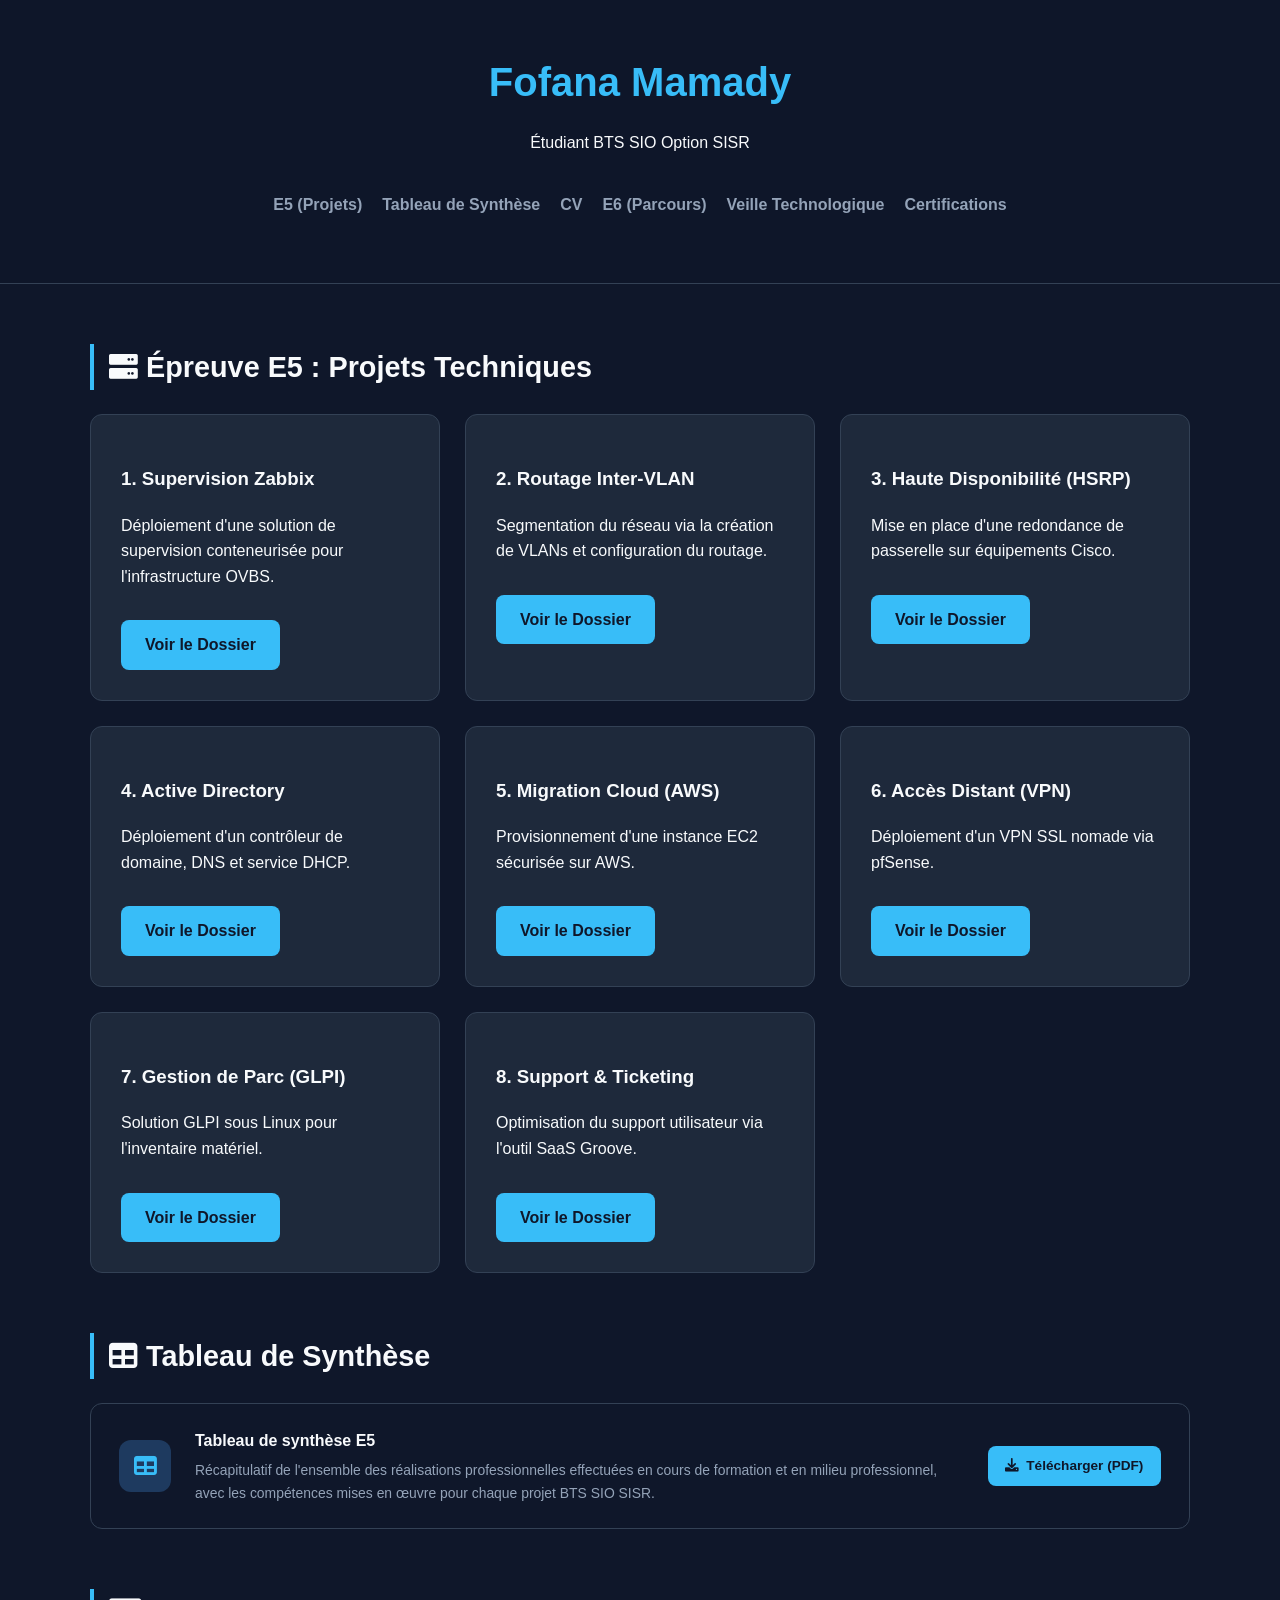
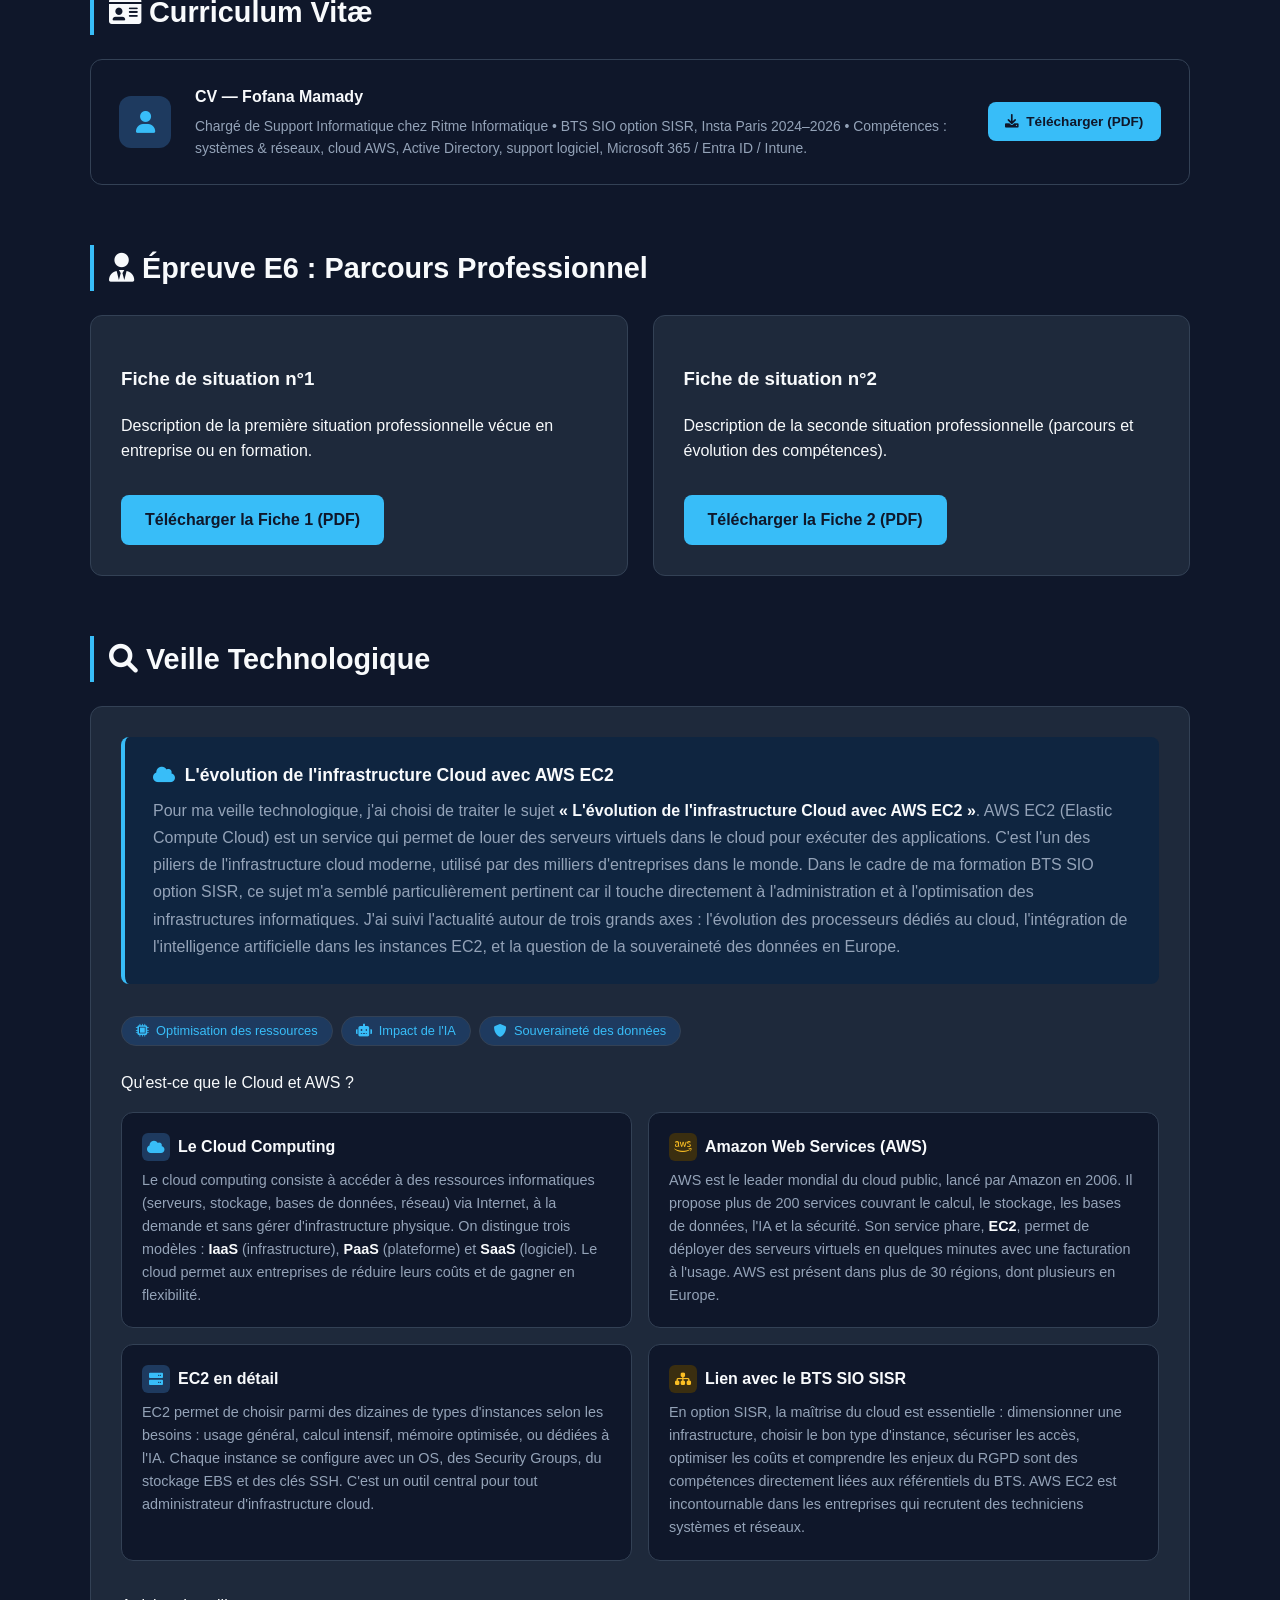
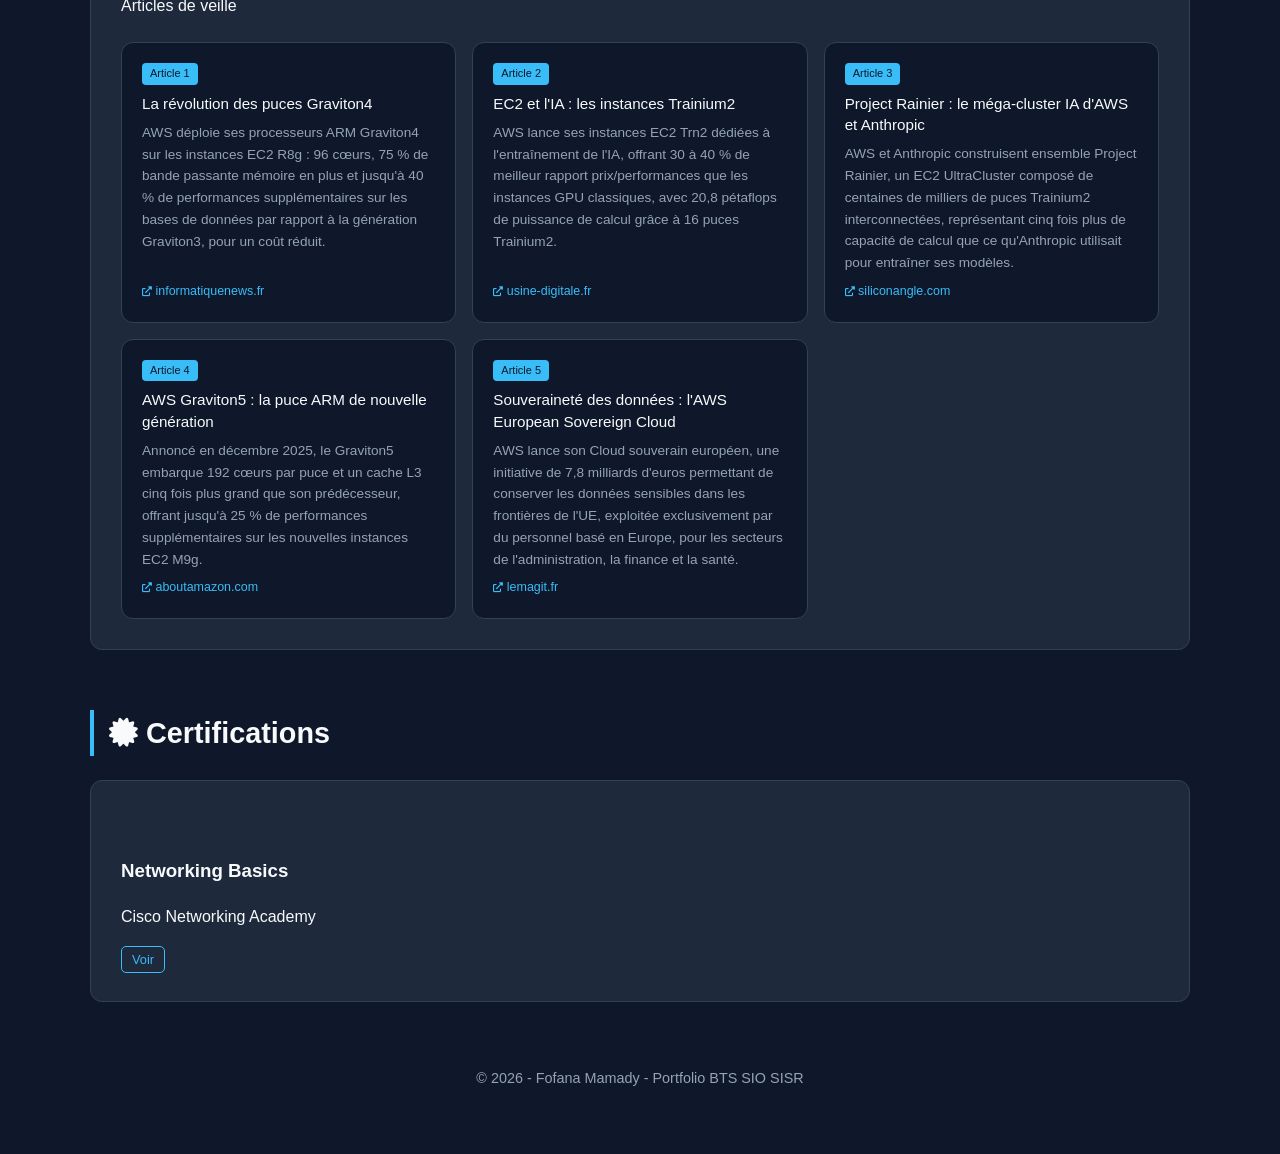
==== commit f52a914c: "Update index.html" ====
--- a/index.html
+++ b/index.html
@@ -139,6 +139,50 @@
             font-weight: 500;
             color: #f8fafc;
         }
+
+        /* ── Document card (Synthèse + CV) ── */
+        .doc-card {
+            display: flex;
+            align-items: center;
+            gap: 1.5rem;
+            flex-wrap: wrap;
+            background: #0f172a;
+            border: 1px solid #334155;
+            border-radius: 12px;
+            padding: 1.5rem 1.75rem;
+            transition: 0.3s;
+        }
+        .doc-card:hover { border-color: #38bdf8; }
+        .doc-icon {
+            width: 52px;
+            height: 52px;
+            border-radius: 12px;
+            display: flex;
+            align-items: center;
+            justify-content: center;
+            font-size: 22px;
+            flex-shrink: 0;
+            background: #1e3a5f;
+            color: #38bdf8;
+        }
+        .doc-info { flex: 1; min-width: 180px; }
+        .doc-info h3 { margin: 0 0 0.35rem; font-size: 1rem; color: #f8fafc; }
+        .doc-info p  { margin: 0; font-size: 0.87rem; color: #94a3b8; line-height: 1.6; }
+        .btn-dl {
+            display: inline-flex;
+            align-items: center;
+            gap: 7px;
+            background: #38bdf8;
+            color: #0f172a;
+            font-weight: 600;
+            font-size: 0.85rem;
+            padding: 0.55rem 1.1rem;
+            border-radius: 8px;
+            text-decoration: none;
+            white-space: nowrap;
+            transition: 0.2s;
+        }
+        .btn-dl:hover { background: #7dd3fc; }
     </style>
 </head>
 <body>
@@ -150,6 +194,8 @@
             <nav>
                 <ul>
                     <li><a href="#e5">E5 (Projets)</a></li>
+                    <li><a href="#synthese">Tableau de Synthèse</a></li>
+                    <li><a href="#cv">CV</a></li>
                     <li><a href="#e6">E6 (Parcours)</a></li>
                     <li><a href="#veille">Veille Technologique</a></li>
                     <li><a href="#certs">Certifications</a></li>
@@ -200,10 +246,40 @@
                     <a href="documents/GLPI.pdf" target="_blank" class="btn">Voir le Dossier</a>
                 </div>
                 <div class="card">
-                    <h3>8. Support & Ticketing</h3>
+                    <h3>8. Support &amp; Ticketing</h3>
                     <p>Optimisation du support utilisateur via l'outil SaaS Groove.</p>
                     <a href="documents/Support.pdf" target="_blank" class="btn">Voir le Dossier</a>
                 </div>
+            </div>
+        </section>
+
+        <!-- Tableau de synthèse -->
+        <section id="synthese">
+            <h2 class="section-title"><i class="fas fa-table"></i> Tableau de Synthèse</h2>
+            <div class="doc-card">
+                <div class="doc-icon"><i class="fas fa-table"></i></div>
+                <div class="doc-info">
+                    <h3>Tableau de synthèse E5</h3>
+                    <p>Récapitulatif de l'ensemble des réalisations professionnelles effectuées en cours de formation et en milieu professionnel, avec les compétences mises en œuvre pour chaque projet BTS SIO SISR.</p>
+                </div>
+                <a href="documents/Tableau_Synthese.pdf" target="_blank" class="btn-dl">
+                    <i class="fas fa-download"></i> Télécharger (PDF)
+                </a>
+            </div>
+        </section>
+
+        <!-- CV -->
+        <section id="cv">
+            <h2 class="section-title"><i class="fas fa-id-card"></i> Curriculum Vitæ</h2>
+            <div class="doc-card">
+                <div class="doc-icon"><i class="fas fa-user"></i></div>
+                <div class="doc-info">
+                    <h3>CV — Fofana Mamady</h3>
+                    <p>Chargé de Support Informatique chez Ritme Informatique • BTS SIO option SISR, Insta Paris 2024–2026 • Compétences : systèmes &amp; réseaux, cloud AWS, Active Directory, support logiciel, Microsoft 365 / Entra ID / Intune.</p>
+                </div>
+                <a href="documents/CV.pdf" target="_blank" class="btn-dl">
+                    <i class="fas fa-download"></i> Télécharger (PDF)
+                </a>
             </div>
         </section>
 
